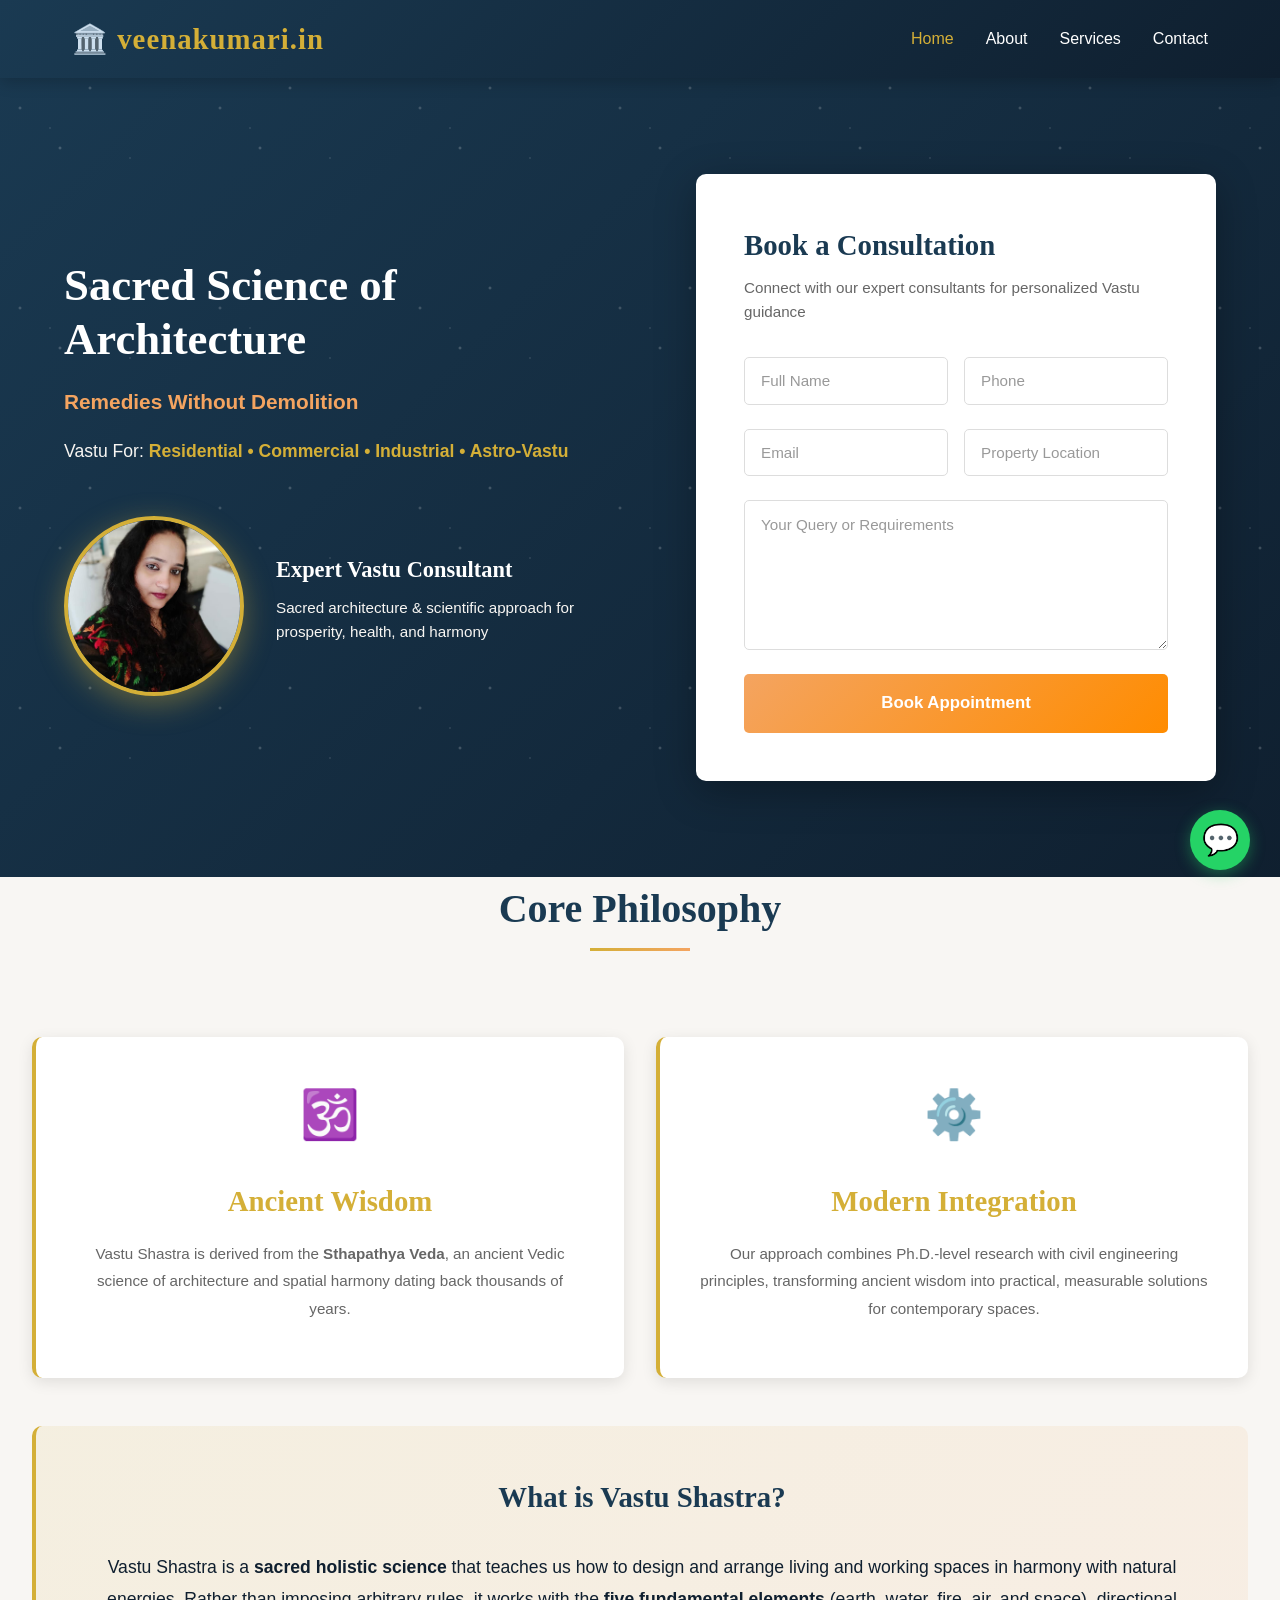
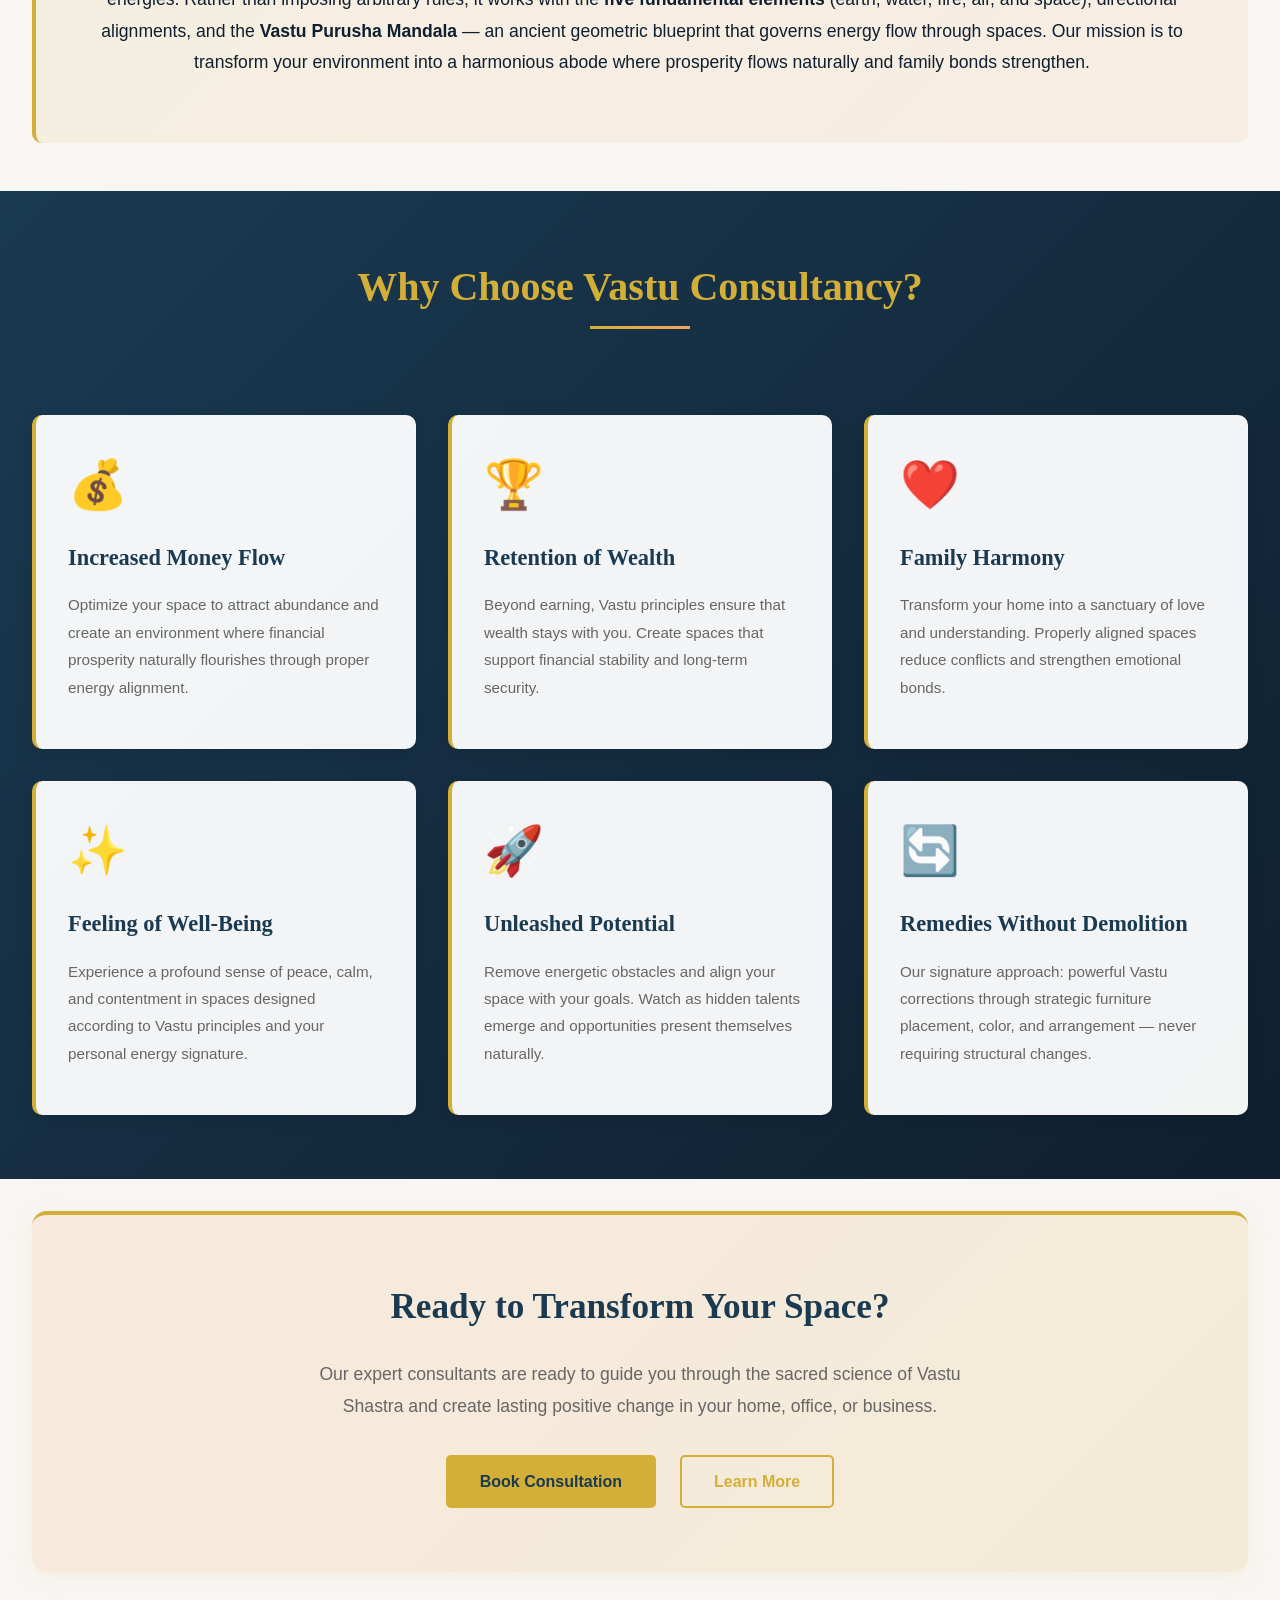
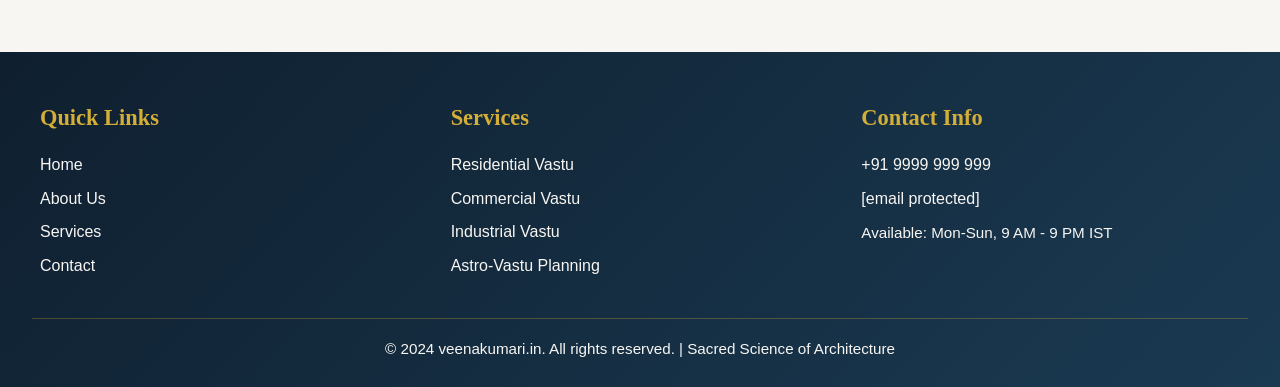
==== index.html @ 3cffd973 "✅ Hero Section - Professional Redesigned (Reference-Based)" ====
<!DOCTYPE html>
<html lang="en">
<head>
  <meta charset="UTF-8">
  <meta name="viewport" content="width=device-width, initial-scale=1.0">
  <meta name="description" content="Sacred Science of Architecture: Vastu Shastra consultancy providing remedies without demolition, harnessing five elements for prosperity and peace.">
  <meta name="keywords" content="Vastu Consultant, Remedies without Demolition, Astro-Vastu, Vastu Shastra, Vedic Architecture">
  <meta name="author" content="Vastu Shastra Consultancy">
  <meta property="og:title" content="Vastu Shastra - Sacred Science of Architecture">
  <meta property="og:description" content="Harnessing the five elements and Vastu Purusha Mandala for prosperity and peace">
  <meta property="og:image" content="https://via.placeholder.com/1200x630">
  <meta property="og:url" content="https://vastuconsultancy.com">
  
  <title>veenakumari.in - Sacred Science of Architecture</title>
  <link rel="icon" type="image/svg+xml" href="favicon.svg">
  <link rel="stylesheet" href="styles.css">
</head>
<body>
  <!-- ========================================
       HEADER & NAVIGATION
       ======================================== -->
  <header>
    <nav>
      <div class="logo">🏛️ veenakumari.in</div>
      <ul class="nav-links">
        <li><a href="index.html" class="active">Home</a></li>
        <li><a href="about.html">About</a></li>
        <li><a href="services.html">Services</a></li>
        <li><a href="contact.html">Contact</a></li>
      </ul>
      <div class="hamburger">
        <span></span>
        <span></span>
        <span></span>
      </div>
    </nav>
  </header>

  <!-- ========================================
       HERO SECTION - REDESIGNED
       ======================================== -->
  <section class="hero-redesigned">
    <div class="hero-wrapper">
      <!-- LEFT SIDE: CONSULTANT INFO & IMAGE -->
      <div class="hero-left">
        <h1>Sacred Science of Architecture</h1>
        <p class="hero-subtitle">Remedies Without Demolition</p>
        <p class="hero-services">Vastu For: <strong>Residential • Commercial • Industrial • Astro-Vastu</strong></p>
        
        <div class="consultant-showcase">
          <img src="consultant-profile-1.jpg" alt="Vastu Consultant" class="consultant-circular">
          <div class="consultant-info">
            <h3>Expert Vastu Consultant</h3>
            <p>Sacred architecture & scientific approach for prosperity, health, and harmony</p>
          </div>
        </div>
      </div>

      <!-- RIGHT SIDE: APPOINTMENT FORM -->
      <div class="hero-right">
        <div class="appointment-box">
          <h2>Book a Consultation</h2>
          <p>Connect with our expert consultants for personalized Vastu guidance</p>
          
          <form class="appointment-form">
            <div class="form-row">
              <input type="text" placeholder="Full Name" required>
              <input type="tel" placeholder="Phone" required>
            </div>
            
            <div class="form-row">
              <input type="email" placeholder="Email" required>
              <input type="text" placeholder="Property Location" required>
            </div>
            
            <textarea placeholder="Your Query or Requirements" rows="4" required></textarea>
            
            <a href="contact.html" class="btn btn-appointment">Book Appointment</a>
          </form>
        </div>
      </div>
    </div>
  </section>

  <!-- ========================================
       CORE PHILOSOPHY SECTION
       ======================================== -->
  <section class="container">
    <div class="section-title">
      <h2>Core Philosophy</h2>
    </div>

    <div class="grid grid-2" style="margin-bottom: 3rem;">
      <div class="card" style="text-align: center; padding: 2.5rem;">
        <div style="font-size: 3rem; margin-bottom: 1.5rem;">🕉️</div>
        <h3 style="color: var(--color-gold); margin-bottom: 1rem;">Ancient Wisdom</h3>
        <p>Vastu Shastra is derived from the <strong>Sthapathya Veda</strong>, an ancient Vedic science of architecture and spatial harmony dating back thousands of years.</p>
      </div>

      <div class="card" style="text-align: center; padding: 2.5rem;">
        <div style="font-size: 3rem; margin-bottom: 1.5rem;">⚙️</div>
        <h3 style="color: var(--color-gold); margin-bottom: 1rem;">Modern Integration</h3>
        <p>Our approach combines Ph.D.-level research with civil engineering principles, transforming ancient wisdom into practical, measurable solutions for contemporary spaces.</p>
      </div>
    </div>

    <div style="background: linear-gradient(135deg, rgba(212, 175, 55, 0.1), rgba(244, 164, 96, 0.1)); padding: 3rem; border-radius: 10px; border-left: 4px solid var(--color-gold); margin-bottom: 3rem;">
      <h3 style="text-align: center; color: var(--color-navy); margin-bottom: 2rem;">What is Vastu Shastra?</h3>
      <p style="text-align: center; font-size: 1.1rem; line-height: 1.8;">
        Vastu Shastra is a <strong>sacred holistic science</strong> that teaches us how to design and arrange living and working spaces in harmony with natural energies. 
        Rather than imposing arbitrary rules, it works with the <strong>five fundamental elements</strong> (earth, water, fire, air, and space), directional alignments, 
        and the <strong>Vastu Purusha Mandala</strong> — an ancient geometric blueprint that governs energy flow through spaces. Our mission is to transform your environment 
        into a harmonious abode where prosperity flows naturally and family bonds strengthen.
      </p>
    </div>
  </section>

  <!-- ========================================
       VALUE PROPOSITION SECTION
       ======================================== -->
  <section style="background: linear-gradient(135deg, var(--color-navy) 0%, var(--color-dark) 100%); color: var(--color-white);">
    <div class="container">
      <div class="section-title">
        <h2 style="color: var(--color-gold);">Why Choose Vastu Consultancy?</h2>
      </div>

      <div class="grid grid-3">
        <!-- Card 1 -->
        <div class="card" style="background: rgba(255, 255, 255, 0.95); color: var(--color-dark);">
          <div style="font-size: 3rem; margin-bottom: 1rem;">💰</div>
          <h4>Increased Money Flow</h4>
          <p>Optimize your space to attract abundance and create an environment where financial prosperity naturally flourishes through proper energy alignment.</p>
        </div>

        <!-- Card 2 -->
        <div class="card" style="background: rgba(255, 255, 255, 0.95); color: var(--color-dark);">
          <div style="font-size: 3rem; margin-bottom: 1rem;">🏆</div>
          <h4>Retention of Wealth</h4>
          <p>Beyond earning, Vastu principles ensure that wealth stays with you. Create spaces that support financial stability and long-term security.</p>
        </div>

        <!-- Card 3 -->
        <div class="card" style="background: rgba(255, 255, 255, 0.95); color: var(--color-dark);">
          <div style="font-size: 3rem; margin-bottom: 1rem;">❤️</div>
          <h4>Family Harmony</h4>
          <p>Transform your home into a sanctuary of love and understanding. Properly aligned spaces reduce conflicts and strengthen emotional bonds.</p>
        </div>

        <!-- Card 4 -->
        <div class="card" style="background: rgba(255, 255, 255, 0.95); color: var(--color-dark);">
          <div style="font-size: 3rem; margin-bottom: 1rem;">✨</div>
          <h4>Feeling of Well-Being</h4>
          <p>Experience a profound sense of peace, calm, and contentment in spaces designed according to Vastu principles and your personal energy signature.</p>
        </div>

        <!-- Card 5 -->
        <div class="card" style="background: rgba(255, 255, 255, 0.95); color: var(--color-dark);">
          <div style="font-size: 3rem; margin-bottom: 1rem;">🚀</div>
          <h4>Unleashed Potential</h4>
          <p>Remove energetic obstacles and align your space with your goals. Watch as hidden talents emerge and opportunities present themselves naturally.</p>
        </div>

        <!-- Card 6 -->
        <div class="card" style="background: rgba(255, 255, 255, 0.95); color: var(--color-dark);">
          <div style="font-size: 3rem; margin-bottom: 1rem;">🔄</div>
          <h4>Remedies Without Demolition</h4>
          <p>Our signature approach: powerful Vastu corrections through strategic furniture placement, color, and arrangement — never requiring structural changes.</p>
        </div>
      </div>
    </div>
  </section>

  <!-- ========================================
       CALL TO ACTION SECTION
       ======================================== -->
  <section class="container">
    <div style="text-align: center; padding: 4rem 3rem; background: linear-gradient(135deg, rgba(244, 164, 96, 0.15), rgba(212, 175, 55, 0.15)); border-radius: 15px; border-top: 4px solid var(--color-gold); margin: 2rem 0; box-shadow: 0 4px 20px rgba(212, 175, 55, 0.1);">
      <h2 style="color: var(--color-navy); margin-bottom: 1.5rem; font-size: 2.2rem;">Ready to Transform Your Space?</h2>
      <p style="font-size: 1.1rem; margin: 1.5rem 0 2rem 0; color: #666; line-height: 1.8; max-width: 700px; margin-left: auto; margin-right: auto;">Our expert consultants are ready to guide you through the sacred science of Vastu Shastra and create lasting positive change in your home, office, or business.</p>
      <div style="display: flex; gap: 1.5rem; justify-content: center; flex-wrap: wrap; margin-top: 2rem;">
        <a href="contact.html" class="btn btn-primary">Book Consultation</a>
        <a href="about.html" class="btn btn-secondary">Learn More</a>
      </div>
    </div>
  </section>

  <!-- ========================================
       FOOTER
       ======================================== -->
  <footer>
    <div class="footer-content">
      <div class="footer-section">
        <h4>Quick Links</h4>
        <a href="index.html">Home</a>
        <a href="about.html">About Us</a>
        <a href="services.html">Services</a>
        <a href="contact.html">Contact</a>
      </div>

      <div class="footer-section">
        <h4>Services</h4>
        <a href="services.html">Residential Vastu</a>
        <a href="services.html">Commercial Vastu</a>
        <a href="services.html">Industrial Vastu</a>
        <a href="services.html">Astro-Vastu Planning</a>
      </div>

      <div class="footer-section">
        <h4>Contact Info</h4>
        <a href="tel:+919999999999">+91 9999 999 999</a>
        <a href="/cdn-cgi/l/email-protection#345d5a525b744255474041575b5a47415840555a574d1a575b59"><span class="__cf_email__" data-cfemail="c8a1a6aea788bea9bbbcbdaba7a6bbbda4bca9a6abb1e6aba7a5">[email&#160;protected]</span></a>
        <p>Available: Mon-Sun, 9 AM - 9 PM IST</p>
      </div>
    </div>

    <div class="footer-bottom">
      <p>&copy; 2024 veenakumari.in. All rights reserved. | Sacred Science of Architecture</p>
    </div>
  </footer>

  <!-- ========================================
       WHATSAPP FLOATING BUTTON
       ======================================== -->
  <div class="whatsapp-float" title="Contact us on WhatsApp">💬</div>

  <!-- =============
---- styles.css ----
/* ========================================
   VASTU SHASTRA CONSULTANCY - GLOBAL STYLES
   ======================================== */

:root {
  --color-gold: #d4af37;
  --color-saffron: #f4a460;
  --color-navy: #1a3a52;
  --color-dark: #0f1f2f;
  --color-light: #f8f6f3;
  --color-white: #ffffff;
  --color-accent: #c9a961;
  
  --font-serif: 'Georgia', 'Garamond', serif;
  --font-sans: 'Segoe UI', 'Roboto', 'Helvetica Neue', sans-serif;
  
  --transition: all 0.3s ease;
  --spacing-unit: 1rem;
}

/* ========================================
   RESET & TYPOGRAPHY
   ======================================== */

* {
  margin: 0;
  padding: 0;
  box-sizing: border-box;
}

html {
  scroll-behavior: smooth;
}

body {
  font-family: var(--font-sans);
  color: var(--color-dark);
  background-color: var(--color-light);
  line-height: 1.6;
  overflow-x: hidden;
}

h1, h2, h3, h4, h5, h6 {
  font-family: var(--font-serif);
  color: var(--color-navy);
  margin-bottom: var(--spacing-unit);
}

h1 { font-size: 3.5rem; font-weight: 700; }
h2 { font-size: 2.5rem; font-weight: 700; }
h3 { font-size: 1.8rem; font-weight: 600; }
h4 { font-size: 1.4rem; font-weight: 600; }
h5 { font-size: 1.1rem; font-weight: 600; }
h6 { font-size: 1rem; font-weight: 600; }

p {
  margin-bottom: 1rem;
  font-size: 1rem;
  line-height: 1.8;
}

a {
  color: var(--color-gold);
  text-decoration: none;
  transition: var(--transition);
}

a:hover {
  color: var(--color-saffron);
}

/* ========================================
   HEADER & NAVIGATION
   ======================================== */

header {
  background: linear-gradient(135deg, var(--color-navy) 0%, var(--color-dark) 100%);
  padding: 1rem 0;
  position: sticky;
  top: 0;
  z-index: 1000;
  box-shadow: 0 4px 15px rgba(0, 0, 0, 0.2);
}

nav {
  max-width: 1200px;
  margin: 0 auto;
  display: flex;
  justify-content: space-between;
  align-items: center;
  padding: 0 2rem;
  flex-wrap: wrap;
}

.logo {
  font-family: var(--font-serif);
  font-size: 1.8rem;
  font-weight: 700;
  color: var(--color-gold);
  letter-spacing: 1px;
}

.nav-links {
  display: flex;
  list-style: none;
  gap: 2rem;
}

.nav-links a {
  color: var(--color-white);
  font-weight: 500;
  position: relative;
  transition: var(--transition);
}

.nav-links a::after {
  content: '';
  position: absolute;
  bottom: -5px;
  left: 0;
  width: 0;
  height: 2px;
  background: var(--color-gold);
  transition: var(--transition);
}

.nav-links a:hover::after {
  width: 100%;
}

.nav-links a.active {
  color: var(--color-gold);
}

.hamburger {
  display: none;
  flex-direction: column;
  cursor: pointer;
  gap: 5px;
}

.hamburger span {
  width: 25px;
  height: 3px;
  background: var(--color-gold);
  border-radius: 2px;
  transition: var(--transition);
}

/* ========================================
   FOOTER
   ======================================== */

footer {
  background: linear-gradient(135deg, var(--color-dark) 0%, var(--color-navy) 100%);
  color: var(--color-light);
  padding: 3rem 2rem 1rem;
  margin-top: 5rem;
  text-align: center;
}

footer p {
  color: var(--color-light);
  margin-bottom: 0.5rem;
  font-size: 0.95rem;
}

.footer-content {
  max-width: 1200px;
  margin: 0 auto;
  display: grid;
  grid-template-columns: repeat(auto-fit, minmax(250px, 1fr));
  gap: 2rem;
  text-align: left;
  margin-bottom: 2rem;
}

.footer-section h4 {
  color: var(--color-gold);
  margin-bottom: 1rem;
}

.footer-section a {
  color: var(--color-light);
  display: block;
  margin-bottom: 0.5rem;
}

.footer-section a:hover {
  color: var(--color-gold);
}

.footer-bottom {
  border-top: 1px solid rgba(212, 175, 55, 0.3);
  padding-top: 1rem;
  margin-top: 2rem;
  color: var(--color-accent);
  font-size: 0.9rem;
}

/* ========================================
   WHATSAPP FLOATING BUTTON
   ======================================== */

.whatsapp-float {
  position: fixed;
  width: 60px;
  height: 60px;
  bottom: 30px;
  right: 30px;
  background-color: #25d366;
  color: white;
  border-radius: 50%;
  text-align: center;
  font-size: 30px;
  line-height: 60px;
  cursor: pointer;
  box-shadow: 0 4px 15px rgba(37, 211, 102, 0.4);
  z-index: 999;
  transition: var(--transition);
  animation: pulse 2s infinite;
}

.whatsapp-float:hover {
  background-color: #1ead4f;
  transform: scale(1.1);
  box-shadow: 0 6px 20px rgba(37, 211, 102, 0.6);
}

@keyframes pulse {
  0%, 100% { transform: scale(1); }
  50% { transform: scale(1.05); }
}

/* ========================================
   CONTAINER & SECTIONS
   ======================================== */

.container {
  max-width: 1400px;
  margin: 0 auto;
  padding: 0 2rem;
}

section {
  padding: 4rem 0;
}

.section-title {
  text-align: center;
  margin-bottom: 3rem;
  position: relative;
  padding-bottom: 2rem;
}

.section-title h2 {
  display: inline-block;
  position: relative;
}

.section-title h2::after {
  content: '';
  position: absolute;
  bottom: -10px;
  left: 50%;
  transform: translateX(-50%);
  width: 100px;
  height: 3px;
  background: linear-gradient(90deg, var(--color-gold), var(--color-saffron));
}

/* ========================================
   BUTTONS & BADGES
   ======================================== */

.btn {
  display: inline-block;
  padding: 0.75rem 2rem;
  border: 2px solid var(--color-gold);
  border-radius: 5px;
  font-weight: 600;
  cursor: pointer;
  transition: var(--transition);
  font-size: 1rem;
  text-align: center;
}

.btn-primary {
  background: var(--color-gold);
  color: var(--color-navy);
}

.btn-primary:hover {
  background: var(--color-saffron);
  border-color: var(--color-saffron);
  transform: translateY(-2px);
  box-shadow: 0 5px 15px rgba(244, 164, 96, 0.3);
}

.btn-secondary {
  background: transparent;
  color: var(--color-gold);
}

.btn-secondary:hover {
  background: var(--color-gold);
  color: var(--color-navy);
  transform: translateY(-2px);
}

.badge {
  display: inline-block;
  padding: 0.5rem 1rem;
  background: linear-gradient(135deg, var(--color-gold), var(--color-saffron));
  color: var(--color-navy);
  border-radius: 25px;
  font-weight: 600;
  font-size: 0.85rem;
  margin-bottom: 1rem;
  box-shadow: 0 3px 10px rgba(212, 175, 55, 0.2);
}

/* ========================================
   CARDS
   ======================================== */

.card {
  background: var(--color-white);
  border-radius: 10px;
  padding: 2rem;
  box-shadow: 0 4px 15px rgba(0, 0, 0, 0.1);
  transition: var(--transition);
  border-left: 4px solid var(--color-gold);
}

.card:hover {
  transform: translateY(-10px);
  box-shadow: 0 8px 30px rgba(0, 0, 0, 0.15);
  border-left-color: var(--color-saffron);
}

.card h3 {
  color: var(--color-navy);
  margin-bottom: 1rem;
}

.card p {
  color: #666;
  font-size: 0.95rem;
}

/* ========================================
   GRID LAYOUTS
   ======================================== */

.grid {
  display: grid;
  gap: 2rem;
}

.grid-2 {
  grid-template-columns: repeat(auto-fit, minmax(300px, 1fr));
}

.grid-3 {
  grid-template-columns: repeat(auto-fit, minmax(300px, 1fr));
}

.grid-4 {
  grid-template-columns: repeat(auto-fit, minmax(250px, 1fr));
}

.grid-4-desktop {
  grid-template-columns: repeat(4, 1fr);
  gap: 2rem;
}

@media (max-width: 1200px) {
  .grid-4-desktop {
    grid-template-columns: repeat(2, 1fr);
    gap: 2rem;
  }
}

@media (max-width: 768px) {
  .grid-4-desktop {
    grid-template-columns: repeat(2, 1fr);
    gap: 1.5rem;
  }
}

@media (max-width: 480px) {
  .grid-4-desktop {
    grid-template-columns: 1fr;
    gap: 1.5rem;
  }
}

/* ========================================
   FORMS
   ======================================== */

form {
  max-width: 600px;
  margin: 0 auto;
}

.form-group {
  margin-bottom: 1.5rem;
}

label {
  display: block;
  margin-bottom: 0.5rem;
  color: var(--color-navy);
  font-weight: 600;
  font-size: 0.95rem;
}

input[type="text"],
input[type="email"],
input[type="tel"],
textarea,
input[type="file"] {
  width: 100%;
  padding: 0.75rem;
  border: 2px solid #ddd;
  border-radius: 5px;
  font-family: var(--font-sans);
  font-size: 1rem;
  transition: var(--transition);
  background: var(--color-white);
}

input[type="text"]:focus,
input[type="email"]:focus,
input[type="tel"]:focus,
textarea:focus,
input[type="file"]:focus {
  outline: none;
  border-color: var(--color-gold);
  box-shadow: 0 0 10px rgba(212, 175, 55, 0.2);
}

textarea {
  resize: vertical;
  min-height: 150px;
  font-family: var(--font-sans);
}

.error-message {
  color: #e74c3c;
  font-size: 0.85rem;
  margin-top: 0.3rem;
  display: none;
}

.error-message.show {
  display: block;
}

input.invalid,
textarea.invalid {
  border-color: #e74c3c;
  background: #ffe6e6;
}

/* ========================================
   HERO SECTION
   ======================================== */

.hero {
  background: linear-gradient(135deg, var(--color-navy) 0%, var(--color-dark) 100%);
  color: var(--color-white);
  padding: 3rem 2rem;
  text-align: left;
  min-height: auto;
  display: flex;
  align-items: center;
  justify-content: center;
}

.hero-container {
  display: grid;
  grid-template-columns: 1fr 1fr;
  gap: 3rem;
  align-items: center;
  max-width: 1400px;
  margin: 0 auto;
  width: 100%;
}

.hero-content {
  text-align: left;
}

.hero-icon {
  font-size: 5rem;
  margin-bottom: 2rem;
  display: inline-block;
}

.hero-content h1 {
  color: var(--color-gold);
  margin-bottom: 1.5rem;
  line-height: 1.3;
  animation: slideInDown 0.8s ease;
  font-size: 2.5rem;
}

.hero-content p {
  color: var(--color-light);
  font-size: 1rem;
  margin-bottom: 1.5rem;
  animation: slideInUp 0.8s ease 0.2s both;
  line-height: 1.8;
}

.hero-image {
  animation: slideInRight 0.8s ease 0.3s both;
}

.hero-image img {
  width: 100%;
  height: auto;
  max-width: 500px;
  margin: 0 auto;
  display: block;
}

@keyframes slideInDown {
  from {
    opacity: 0;
    transform: translateY(-30px);
  }
  to {
    opacity: 1;
    transform: translateY(0);
  }
}

@keyframes slideInUp {
  from {
    opacity: 0;
    transform: translateY(30px);
  }
  to {
    opacity: 1;
    transform: translateY(0);
  }
}

@keyframes slideInRight {
  from {
    opacity: 0;
    transform: translateX(50px);
  }
  to {
    opacity: 1;
    transform: translateX(0);
  }
}

/* Responsive Hero */
@media (max-width: 768px) {
  .hero-container {
    grid-template-columns: 1fr;
    gap: 2rem;
    padding: 0 1rem;
  }

  .hero {
    padding: 2rem 1rem;
  }

  .hero-content {
    text-align: center;
  }

  .hero-content h1 {
    font-size: 1.8rem;
  }

  .hero-content p {
    font-size: 0.95rem;
  }

  .hero-icon {
    font-size: 3rem;
    margin-bottom: 1rem;
  }

  .hero-image {
    order: -1;
  }

  .hero-image img {
    max-width: 300px;
  }
}

@media (max-width: 480px) {
  .hero-container {
    grid-template-columns: 1fr;
    gap: 1.5rem;
  }

  .hero {
    padding: 1.5rem 1rem;
  }

  .hero-content h1 {
    font-size: 1.5rem;
  }

  .hero-content p {
    font-size: 0.9rem;
  }

  .hero-icon {
    font-size: 2.5rem;
  }

  .hero-image img {
    max-width: 250px;
  }
}

/* ========================================
   RESPONSIVE DESIGN
   ======================================== */

@media (max-width: 768px) {
  h1 { font-size: 2.2rem; }
  h2 { font-size: 1.8rem; }
  h3 { font-size: 1.4rem; }
  
  nav {
    flex-direction: column;
    gap: 1rem;
  }
  
  .nav-links {
    flex-direction: column;
    gap: 1rem;
    width: 100%;
    text-align: center;
  }
  
  .hamburger {
    display: flex;
  }
  
  .nav-links.active {
    display: flex;
  }
  
  section {
    padding: 2.5rem 0;
  }
  
  .container {
    padding: 0 1.5rem;
  }
  
  .grid-2, .grid-3, .grid-4 {
    grid-template-columns: 1fr;
  }
  
  .footer-content {
    grid-template-columns: 1fr;
    text-align: center;
  }
  
  .whatsapp-float {
    width: 50px;
    height: 50px;
    font-size: 24px;
    line-height: 50px;
    bottom: 20px;
    right: 20px;
  }
}

@media (max-width: 480px) {
  h1 { font-size: 1.8rem; }
  h2 { font-size: 1.4rem; }
  h3 { font-size: 1.2rem; }
  
  .logo {
    font-size: 1.4rem;
  }
  
  .nav-links {
    gap: 0.8rem;
  }
  
  .card {
    padding: 1.5rem;
  }
  
  .btn {
    padding: 0.6rem 1.5rem;
    font-size: 0.9rem;
  }
  
  form {
    padding: 0 1rem;
  }
}

/* ========================================
   CONTACT INFO GRID - SINGLE ROW
   ======================================== */

.info-grid-single-row {
  display: grid;
  grid-template-columns: repeat(6, 1fr);
  gap: 2rem;
}

@media (max-width: 1024px) {
  .info-grid-single-row {
    grid-template-columns: repeat(3, 1fr);
  }
}

@media (max-width: 768px) {
  .info-grid-single-row {
    grid-template-columns: repeat(2, 1fr);
  }
}

@media (max-width: 480px) {
  .info-grid-single-row {
    grid-template-columns: 1fr;
  }
}

/* ========================================
   CONSULTANT PROFILE SECTION
   ======================================== */

@media (max-width: 768px) {
  .consultant-profile {
    grid-template-columns: 1fr !important;
  }
  
  .consultant-profile img {
    max-width: 100% !important;
  }
}

/* ========================================
   FULL-WIDTH SERVICE GRIDS
   ======================================== */

/* Single row grid - 6 columns */
.grid[style*="grid-template-columns: repeat(6"] {
  display: grid;
  gap: 2rem;
}

@media (max-width: 1024px) {
  .grid[style*="grid-template-columns: repeat(6"] {
    grid-template-columns: repeat(3, 1fr) !important;
    gap: 1.5rem;
  }
}

@media (max-width: 768px) {
  .grid[style*="grid-template-columns: repeat(6"] {
    grid-template-columns: repeat(2, 1fr) !important;
    gap: 1rem;
  }
}

@media (max-width: 480px) {
  .grid[style*="grid-template-columns: repeat(6"] {
    grid-template-columns: 1fr !important;
    gap: 1rem;
  }
}

/* Adjust padding wrapper for mobile */
@media (max-width: 768px) {
  div[style*="padding: 0 1.5rem"] {
    padding: 0 1rem !important;
  }
}

@media (max-width: 480px) {
  div[style*="padding: 0 1.5rem"] {
    padding: 0 0.75rem !important;
  }
}

/* ========================================
   HERO REDESIGNED - NEW LAYOUT
   ======================================== */

.hero-redesigned {
  background: linear-gradient(135deg, var(--color-navy) 0%, var(--color-dark) 100%);
  background-attachment: fixed;
  color: var(--color-white);
  padding: 4rem 2rem;
  position: relative;
  overflow: hidden;
}

.hero-redesigned::before {
  content: '';
  position: absolute;
  top: 0;
  left: 0;
  right: 0;
  bottom: 0;
  background-image: 
    radial-gradient(2px 2px at 20px 30px, #eee, rgba(0,0,0,0)),
    radial-gradient(2px 2px at 60px 70px, #fff, rgba(0,0,0,0)),
    radial-gradient(1px 1px at 50px 50px, #fff, rgba(0,0,0,0)),
    radial-gradient(1px 1px at 130px 80px, #fff, rgba(0,0,0,0)),
    radial-gradient(2px 2px at 90px 10px, #fff, rgba(0,0,0,0));
  background-repeat: repeat;
  background-size: 200px 200px;
  opacity: 0.3;
  pointer-events: none;
}

.hero-wrapper {
  display: grid;
  grid-template-columns: 1fr 1fr;
  gap: 3rem;
  align-items: center;
  max-width: 1400px;
  margin: 0 auto;
  position: relative;
  z-index: 1;
}

.hero-left {
  padding: 2rem;
}

.hero-left h1 {
  font-size: 2.8rem;
  color: var(--color-white);
  margin-bottom: 1rem;
  line-height: 1.2;
  animation: slideInDown 0.8s ease;
}

.hero-subtitle {
  font-size: 1.3rem;
  color: var(--color-saffron);
  font-weight: 600;
  margin-bottom: 1rem;
  animation: slideInUp 0.8s ease 0.1s both;
}

.hero-services {
  font-size: 1.1rem;
  color: var(--color-light);
  margin-bottom: 3rem;
  animation: slideInUp 0.8s ease 0.2s both;
}

.hero-services strong {
  color: var(--color-gold);
  font-weight: 600;
}

.consultant-showcase {
  display: flex;
  align-items: center;
  gap: 2rem;
  margin-top: 3rem;
  animation: slideInLeft 0.8s ease 0.3s both;
}

.consultant-circular {
  width: 180px;
  height: 180px;
  border-radius: 50%;
  object-fit: cover;
  border: 4px solid var(--color-gold);
  box-shadow: 0 8px 30px rgba(212, 175, 55, 0.4);
  flex-shrink: 0;
}

.consultant-info h3 {
  font-size: 1.4rem;
  color: var(--color-white);
  margin-bottom: 0.5rem;
}

.consultant-info p {
  font-size: 0.95rem;
  color: var(--color-light);
  line-height: 1.6;
}

.hero-right {
  padding: 2rem;
}

.appointment-box {
  background: var(--color-white);
  color: var(--color-navy);
  padding: 3rem;
  border-radius: 10px;
  box-shadow: 0 10px 40px rgba(0, 0, 0, 0.3);
  animation: slideInRight 0.8s ease 0.3s both;
}

.appointment-box h2 {
  color: var(--color-navy);
  font-size: 1.8rem;
  margin-bottom: 0.5rem;
}

.appointment-box > p {
  color: #666;
  font-size: 0.95rem;
  margin-bottom: 2rem;
  line-height: 1.6;
}

.appointment-form {
  display: flex;
  flex-direction: column;
  gap: 1.5rem;
}

.form-row {
  display: grid;
  grid-template-columns: 1fr 1fr;
  gap: 1rem;
}

.appointment-form input,
.appointment-form textarea {
  padding: 0.9rem 1rem;
  border: 1px solid #ddd;
  border-radius: 5px;
  font-size: 0.95rem;
  font-family: inherit;
  transition: border-color 0.3s ease;
}

.appointment-form input:focus,
.appointment-form textarea:focus {
  outline: none;
  border-color: var(--color-saffron);
  box-shadow: 0 0 0 3px rgba(244, 164, 96, 0.1);
}

.appointment-form input::placeholder,
.appointment-form textarea::placeholder {
  color: #999;
}

.btn-appointment {
  background: linear-gradient(135deg, var(--color-saffron) 0%, #ff8c00 100%);
  color: white;
  padding: 1rem 2rem;
  border: none;
  border-radius: 5px;
  font-size: 1.05rem;
  font-weight: 600;
  cursor: pointer;
  transition: transform 0.3s ease, box-shadow 0.3s ease;
  text-align: center;
  text-decoration: none;
  display: inline-block;
  width: 100%;
}

.btn-appointment:hover {
  transform: translateY(-3px);
  box-shadow: 0 8px 20px rgba(244, 164, 96, 0.4);
}

@keyframes slideInLeft {
  from {
    opacity: 0;
    transform: translateX(-50px);
  }
  to {
    opacity: 1;
    transform: translateX(0);
  }
}

@keyframes slideInRight {
  from {
    opacity: 0;
    transform: translateX(50px);
  }
  to {
    opacity: 1;
    transform: translateX(0);
  }
}

/* Responsive Hero */
@media (max-width: 1024px) {
  .hero-left h1 {
    font-size: 2.2rem;
  }

  .consultant-circular {
    width: 150px;
    height: 150px;
  }

  .appointment-box {
    padding: 2.5rem;
  }
}

@media (max-width: 768px) {
  .hero-redesigned {
    padding: 2rem 1rem;
  }

  .hero-wrapper {
    grid-template-columns: 1fr;
    gap: 2rem;
  }

  .hero-left h1 {
    font-size: 1.8rem;
  }

  .hero-subtitle {
    font-size: 1.1rem;
  }

  .hero-services {
    font-size: 0.95rem;
  }

  .consultant-showcase {
    flex-direction: column;
    text-align: center;
    gap: 1.5rem;
  }

  .consultant-circular {
    width: 140px;
    height: 140px;
  }

  .consultant-info h3 {
    font-size: 1.2rem;
  }

  .appointment-box {
    padding: 2rem;
  }

  .appointment-box h2 {
    font-size: 1.5rem;
  }

  .form-row {
    grid-template-columns: 1fr;
  }
}

@media (max-width: 480px) {
  .hero-redesigned {
    padding: 1.5rem 1rem;
  }

  .hero-left h1 {
    font-size: 1.4rem;
  }

  .hero-left {
    padding: 1rem;
  }

  .hero-right {
    padding: 1rem;
  }

  .appointment-box {
    padding: 1.5rem;
  }

  .appointment-box h2 {
    font-size: 1.3rem;
  }

  .consultant-circular {
    width: 120px;
    height: 120px;
  }
}
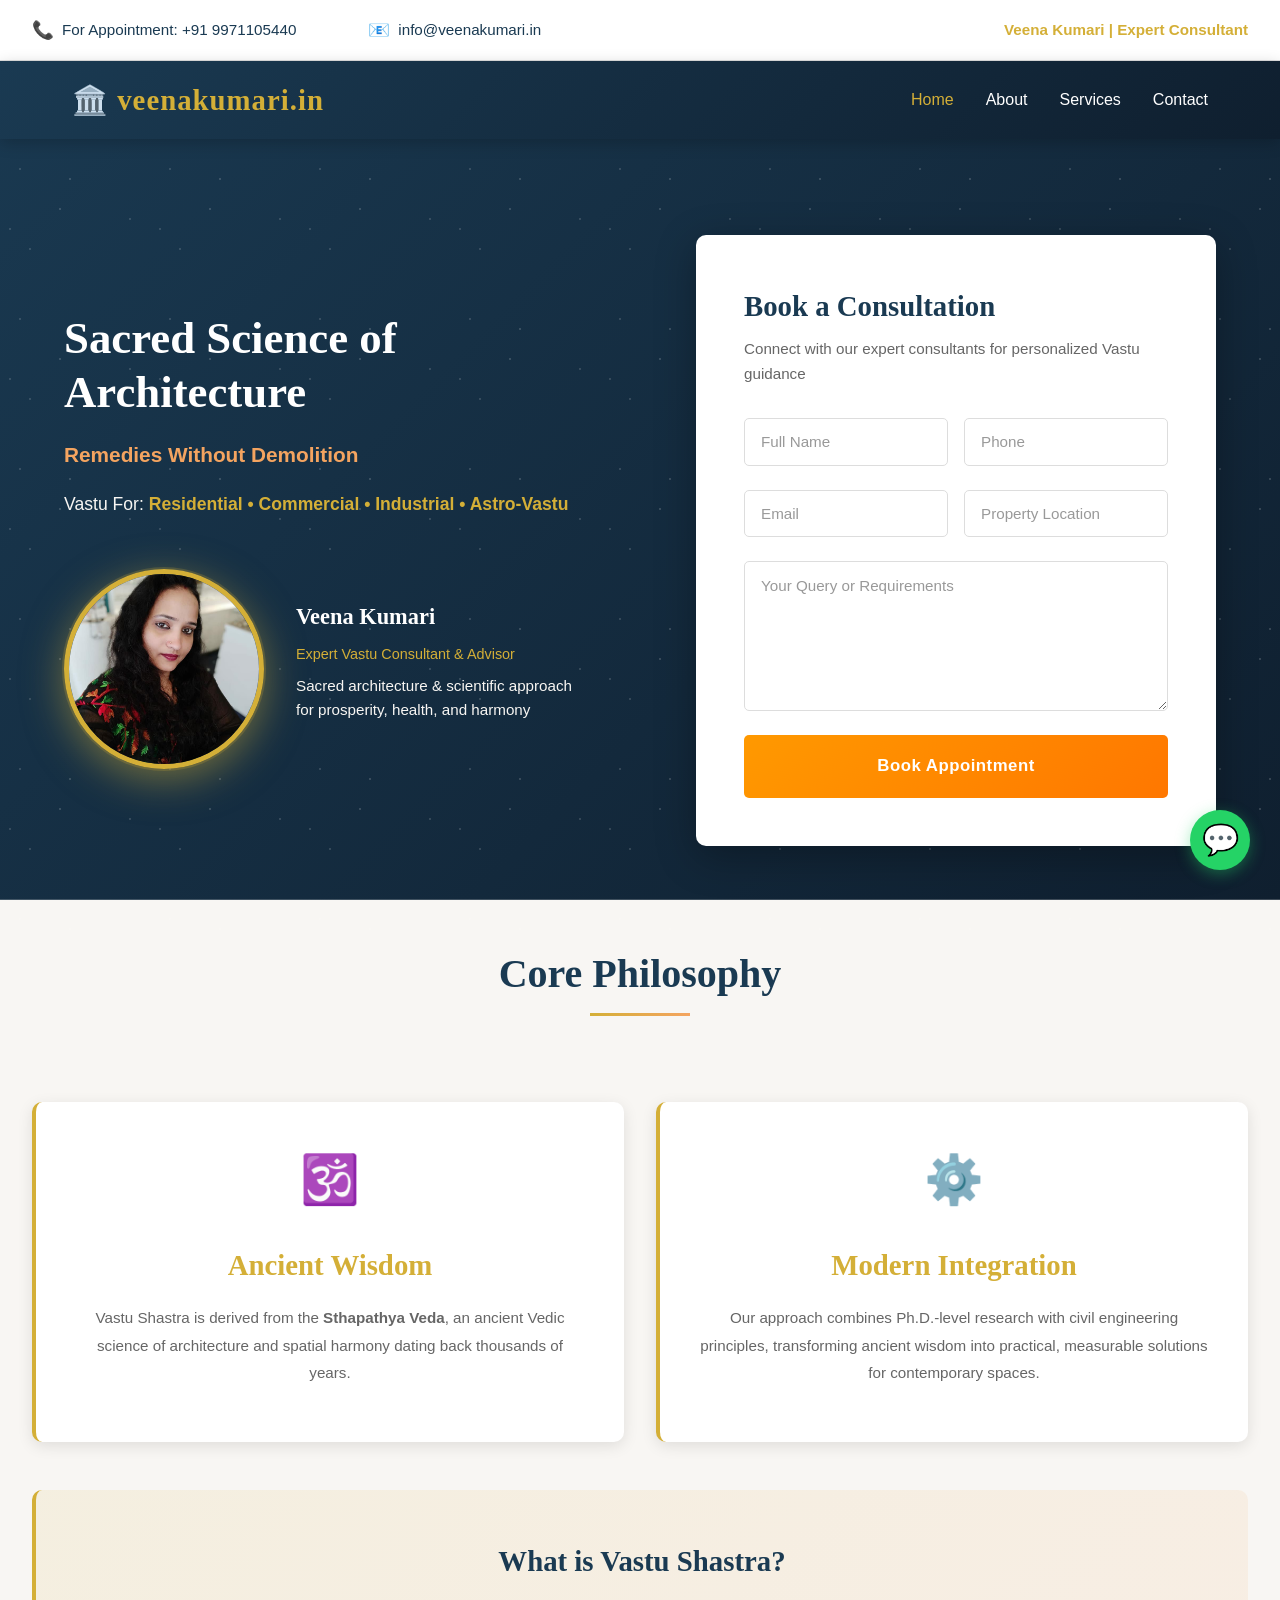
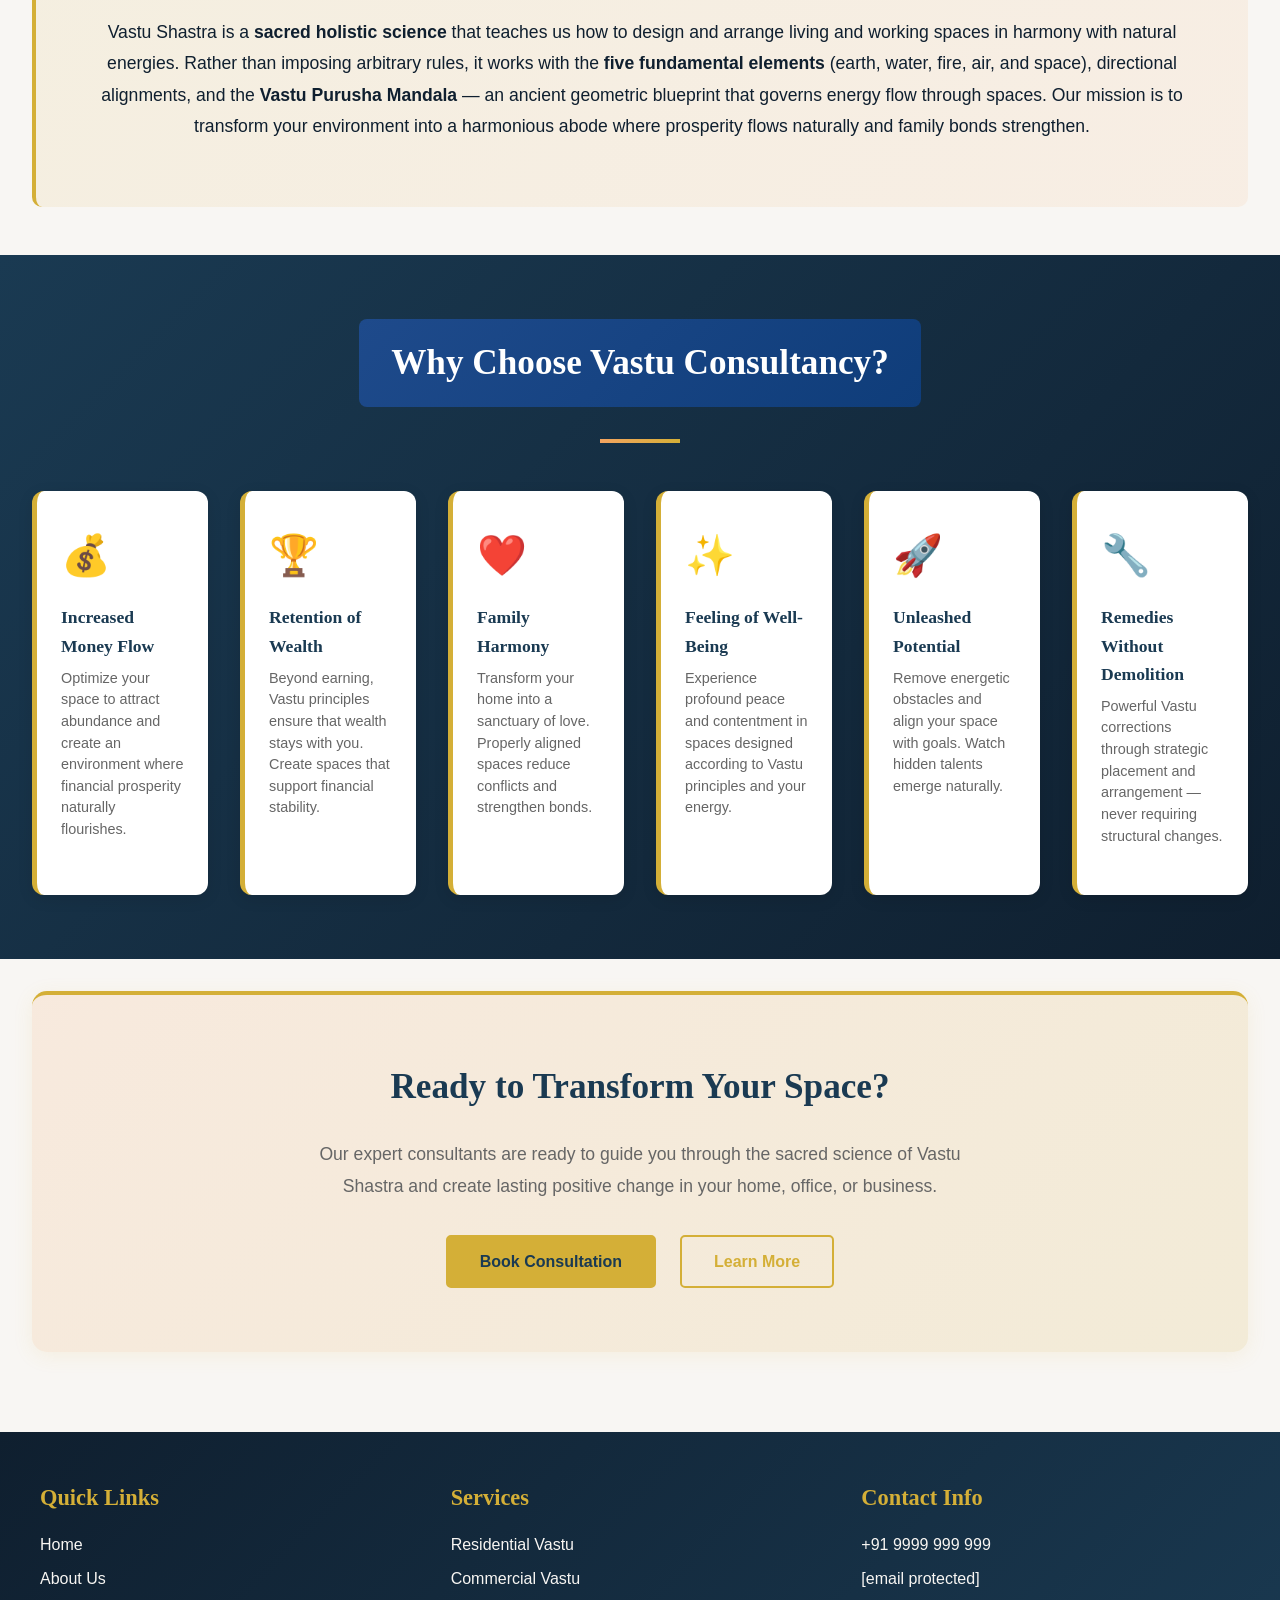
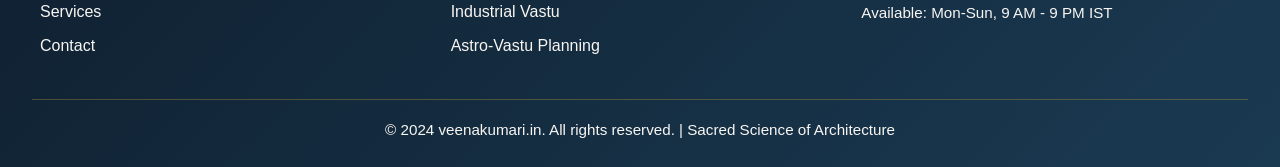
==== commit b3bba8ff: "improved index.html" ====
--- a/index.html
+++ b/index.html
@@ -17,6 +17,27 @@
 </head>
 <body>
   <!-- ========================================
+       TOP CONTACT INFO BAR
+       ======================================== -->
+  <div class="contact-bar">
+    <div class="contact-bar-content">
+      <div class="contact-left">
+        <span class="contact-item">
+          <span class="contact-icon">📞</span>
+          For Appointment: +91 9971105440
+        </span>
+        <span class="contact-item" style="margin-left: 2rem;">
+          <span class="contact-icon">📧</span>
+          info@veenakumari.in
+        </span>
+      </div>
+      <div class="contact-right">
+        <a href="about.html" class="contact-link">Veena Kumari | Expert Consultant</a>
+      </div>
+    </div>
+  </div>
+
+  <!-- ========================================
        HEADER & NAVIGATION
        ======================================== -->
   <header>
@@ -48,9 +69,10 @@
         <p class="hero-services">Vastu For: <strong>Residential • Commercial • Industrial • Astro-Vastu</strong></p>
         
         <div class="consultant-showcase">
-          <img src="consultant-profile-1.jpg" alt="Vastu Consultant" class="consultant-circular">
+          <img src="consultant-profile-1.jpg" alt="Veena Kumari - Vastu Consultant" class="consultant-circular">
           <div class="consultant-info">
-            <h3>Expert Vastu Consultant</h3>
+            <h3>Veena Kumari</h3>
+            <p style="font-size: 0.9rem; color: var(--color-gold); margin-bottom: 0.5rem; font-weight: 500;">Expert Vastu Consultant & Advisor</p>
             <p>Sacred architecture & scientific approach for prosperity, health, and harmony</p>
           </div>
         </div>
@@ -116,55 +138,56 @@
   </section>
 
   <!-- ========================================
-       VALUE PROPOSITION SECTION
-       ======================================== -->
-  <section style="background: linear-gradient(135deg, var(--color-navy) 0%, var(--color-dark) 100%); color: var(--color-white);">
-    <div class="container">
-      <div class="section-title">
-        <h2 style="color: var(--color-gold);">Why Choose Vastu Consultancy?</h2>
-      </div>
-
-      <div class="grid grid-3">
+       WHY CHOOSE VASTU CONSULTANCY SECTION
+       ======================================== -->
+  <section style="background: linear-gradient(135deg, var(--color-navy) 0%, var(--color-dark) 100%); color: var(--color-white); padding: 4rem 2rem;">
+    <div style="max-width: 1400px; margin: 0 auto;">
+      <div style="text-align: center; margin-bottom: 3rem;">
+        <h2 style="display: inline-block; background: linear-gradient(135deg, #1e4a8b 0%, #0f3d7a 100%); color: white; padding: 1rem 2rem; border-radius: 8px; margin-bottom: 1rem; font-size: 2.2rem;">Why Choose Vastu Consultancy?</h2>
+        <div style="width: 80px; height: 4px; background: linear-gradient(90deg, var(--color-saffron) 0%, var(--color-gold) 100%); margin: 1rem auto;"></div>
+      </div>
+
+      <div class="grid" style="grid-template-columns: repeat(6, 1fr); gap: 2rem;">
         <!-- Card 1 -->
-        <div class="card" style="background: rgba(255, 255, 255, 0.95); color: var(--color-dark);">
-          <div style="font-size: 3rem; margin-bottom: 1rem;">💰</div>
-          <h4>Increased Money Flow</h4>
-          <p>Optimize your space to attract abundance and create an environment where financial prosperity naturally flourishes through proper energy alignment.</p>
+        <div class="benefit-card">
+          <div style="font-size: 2.5rem; margin-bottom: 1rem;">💰</div>
+          <h4 style="color: var(--color-navy); margin-bottom: 0.5rem;">Increased Money Flow</h4>
+          <p style="font-size: 0.9rem; color: #666; line-height: 1.5;">Optimize your space to attract abundance and create an environment where financial prosperity naturally flourishes.</p>
         </div>
 
         <!-- Card 2 -->
-        <div class="card" style="background: rgba(255, 255, 255, 0.95); color: var(--color-dark);">
-          <div style="font-size: 3rem; margin-bottom: 1rem;">🏆</div>
-          <h4>Retention of Wealth</h4>
-          <p>Beyond earning, Vastu principles ensure that wealth stays with you. Create spaces that support financial stability and long-term security.</p>
+        <div class="benefit-card">
+          <div style="font-size: 2.5rem; margin-bottom: 1rem;">🏆</div>
+          <h4 style="color: var(--color-navy); margin-bottom: 0.5rem;">Retention of Wealth</h4>
+          <p style="font-size: 0.9rem; color: #666; line-height: 1.5;">Beyond earning, Vastu principles ensure that wealth stays with you. Create spaces that support financial stability.</p>
         </div>
 
         <!-- Card 3 -->
-        <div class="card" style="background: rgba(255, 255, 255, 0.95); color: var(--color-dark);">
-          <div style="font-size: 3rem; margin-bottom: 1rem;">❤️</div>
-          <h4>Family Harmony</h4>
-          <p>Transform your home into a sanctuary of love and understanding. Properly aligned spaces reduce conflicts and strengthen emotional bonds.</p>
+        <div class="benefit-card">
+          <div style="font-size: 2.5rem; margin-bottom: 1rem;">❤️</div>
+          <h4 style="color: var(--color-navy); margin-bottom: 0.5rem;">Family Harmony</h4>
+          <p style="font-size: 0.9rem; color: #666; line-height: 1.5;">Transform your home into a sanctuary of love. Properly aligned spaces reduce conflicts and strengthen bonds.</p>
         </div>
 
         <!-- Card 4 -->
-        <div class="card" style="background: rgba(255, 255, 255, 0.95); color: var(--color-dark);">
-          <div style="font-size: 3rem; margin-bottom: 1rem;">✨</div>
-          <h4>Feeling of Well-Being</h4>
-          <p>Experience a profound sense of peace, calm, and contentment in spaces designed according to Vastu principles and your personal energy signature.</p>
+        <div class="benefit-card">
+          <div style="font-size: 2.5rem; margin-bottom: 1rem;">✨</div>
+          <h4 style="color: var(--color-navy); margin-bottom: 0.5rem;">Feeling of Well-Being</h4>
+          <p style="font-size: 0.9rem; color: #666; line-height: 1.5;">Experience profound peace and contentment in spaces designed according to Vastu principles and your energy.</p>
         </div>
 
         <!-- Card 5 -->
-        <div class="card" style="background: rgba(255, 255, 255, 0.95); color: var(--color-dark);">
-          <div style="font-size: 3rem; margin-bottom: 1rem;">🚀</div>
-          <h4>Unleashed Potential</h4>
-          <p>Remove energetic obstacles and align your space with your goals. Watch as hidden talents emerge and opportunities present themselves naturally.</p>
+        <div class="benefit-card">
+          <div style="font-size: 2.5rem; margin-bottom: 1rem;">🚀</div>
+          <h4 style="color: var(--color-navy); margin-bottom: 0.5rem;">Unleashed Potential</h4>
+          <p style="font-size: 0.9rem; color: #666; line-height: 1.5;">Remove energetic obstacles and align your space with goals. Watch hidden talents emerge naturally.</p>
         </div>
 
         <!-- Card 6 -->
-        <div class="card" style="background: rgba(255, 255, 255, 0.95); color: var(--color-dark);">
-          <div style="font-size: 3rem; margin-bottom: 1rem;">🔄</div>
-          <h4>Remedies Without Demolition</h4>
-          <p>Our signature approach: powerful Vastu corrections through strategic furniture placement, color, and arrangement — never requiring structural changes.</p>
+        <div class="benefit-card">
+          <div style="font-size: 2.5rem; margin-bottom: 1rem;">🔧</div>
+          <h4 style="color: var(--color-navy); margin-bottom: 0.5rem;">Remedies Without Demolition</h4>
+          <p style="font-size: 0.9rem; color: #666; line-height: 1.5;">Powerful Vastu corrections through strategic placement and arrangement — never requiring structural changes.</p>
         </div>
       </div>
     </div>
--- a/styles.css
+++ b/styles.css
@@ -344,6 +344,98 @@
   margin-bottom: 1rem;
 }
 
+.card h4 {
+  color: var(--color-navy);
+  margin-bottom: 0.5rem;
+}
+
+/* Benefit Cards - Single Row */
+.benefit-card {
+  background: white;
+  border-radius: 12px;
+  padding: 2rem 1.5rem;
+  box-shadow: 0 4px 15px rgba(0, 0, 0, 0.1);
+  border-left: 5px solid var(--color-gold);
+  transition: all 0.3s ease;
+  display: flex;
+  flex-direction: column;
+  justify-content: flex-start;
+  min-height: 280px;
+}
+
+.benefit-card:hover {
+  transform: translateY(-8px);
+  box-shadow: 0 8px 30px rgba(0, 0, 0, 0.15);
+  border-left-color: var(--color-saffron);
+}
+
+.benefit-card h4 {
+  color: var(--color-navy);
+  font-size: 1.1rem;
+  margin-bottom: 0.75rem;
+}
+
+.benefit-card p {
+  color: #666;
+  font-size: 0.9rem;
+  line-height: 1.6;
+  flex-grow: 1;
+}
+
+/* Responsive benefit cards */
+@media (max-width: 1400px) {
+  .benefit-card {
+    min-height: 260px;
+  }
+}
+
+@media (max-width: 1024px) {
+  .benefit-card {
+    padding: 1.5rem 1.25rem;
+    min-height: 240px;
+  }
+
+  .benefit-card h4 {
+    font-size: 1rem;
+  }
+
+  .benefit-card p {
+    font-size: 0.85rem;
+  }
+}
+
+@media (max-width: 768px) {
+  .grid[style*="grid-template-columns: repeat(6"] {
+    grid-template-columns: repeat(3, 1fr) !important;
+    gap: 1.5rem;
+  }
+
+  .benefit-card {
+    padding: 1.5rem 1rem;
+    min-height: 220px;
+  }
+}
+
+@media (max-width: 480px) {
+  .grid[style*="grid-template-columns: repeat(6"] {
+    grid-template-columns: repeat(2, 1fr) !important;
+    gap: 1rem;
+  }
+
+  .benefit-card {
+    padding: 1.25rem 1rem;
+    min-height: 200px;
+  }
+
+  .benefit-card h4 {
+    font-size: 0.95rem;
+  }
+
+  .benefit-card p {
+    font-size: 0.8rem;
+  }
+}
+
 .card p {
   color: #666;
   font-size: 0.95rem;
@@ -466,6 +558,86 @@
 }
 
 /* ========================================
+   TOP CONTACT BAR
+   ======================================== */
+
+.contact-bar {
+  background: var(--color-white);
+  border-bottom: 1px solid #e0e0e0;
+  padding: 1rem 2rem;
+  position: sticky;
+  top: 0;
+  z-index: 999;
+  box-shadow: 0 2px 5px rgba(0, 0, 0, 0.05);
+}
+
+.contact-bar-content {
+  display: flex;
+  justify-content: space-between;
+  align-items: center;
+  max-width: 1400px;
+  margin: 0 auto;
+  flex-wrap: wrap;
+  gap: 2rem;
+}
+
+.contact-left {
+  display: flex;
+  gap: 2.5rem;
+  flex-wrap: wrap;
+}
+
+.contact-item {
+  display: flex;
+  align-items: center;
+  color: var(--color-navy);
+  font-size: 0.95rem;
+  font-weight: 500;
+}
+
+.contact-icon {
+  margin-right: 0.5rem;
+  font-size: 1.1rem;
+}
+
+.contact-link {
+  color: var(--color-gold);
+  text-decoration: none;
+  font-weight: 600;
+  font-size: 0.95rem;
+  transition: color 0.3s ease;
+}
+
+.contact-link:hover {
+  color: var(--color-saffron);
+}
+
+@media (max-width: 768px) {
+  .contact-bar {
+    padding: 0.75rem 1rem;
+  }
+
+  .contact-bar-content {
+    flex-direction: column;
+    gap: 1rem;
+  }
+
+  .contact-left {
+    width: 100%;
+    gap: 1.5rem;
+    justify-content: center;
+  }
+
+  .contact-item {
+    font-size: 0.85rem;
+  }
+
+  .contact-link {
+    font-size: 0.85rem;
+  }
+}
+
+/* ========================================
    HERO SECTION
    ======================================== */
 
@@ -816,15 +988,27 @@
   right: 0;
   bottom: 0;
   background-image: 
-    radial-gradient(2px 2px at 20px 30px, #eee, rgba(0,0,0,0)),
-    radial-gradient(2px 2px at 60px 70px, #fff, rgba(0,0,0,0)),
-    radial-gradient(1px 1px at 50px 50px, #fff, rgba(0,0,0,0)),
-    radial-gradient(1px 1px at 130px 80px, #fff, rgba(0,0,0,0)),
-    radial-gradient(2px 2px at 90px 10px, #fff, rgba(0,0,0,0));
+    /* Multiple star layers for depth */
+    radial-gradient(1px 1px at 20px 30px, rgba(255,255,255,0.8), transparent),
+    radial-gradient(1px 1px at 60px 70px, rgba(255,255,255,0.9), transparent),
+    radial-gradient(0.5px 0.5px at 50px 50px, rgba(255,255,255,0.7), transparent),
+    radial-gradient(1px 1px at 130px 80px, rgba(255,255,255,0.8), transparent),
+    radial-gradient(0.5px 0.5px at 90px 10px, rgba(255,255,255,0.6), transparent),
+    radial-gradient(1px 1px at 10px 90px, rgba(255,255,255,0.8), transparent),
+    radial-gradient(0.5px 0.5px at 130px 130px, rgba(255,255,255,0.7), transparent),
+    radial-gradient(1px 1px at 70px 40px, rgba(255,255,255,0.9), transparent),
+    radial-gradient(0.5px 0.5px at 100px 100px, rgba(255,255,255,0.6), transparent),
+    radial-gradient(1px 1px at 30px 110px, rgba(255,255,255,0.8), transparent);
   background-repeat: repeat;
-  background-size: 200px 200px;
-  opacity: 0.3;
+  background-size: 150px 150px;
+  opacity: 0.6;
   pointer-events: none;
+  animation: twinkle 3s ease-in-out infinite;
+}
+
+@keyframes twinkle {
+  0%, 100% { opacity: 0.6; }
+  50% { opacity: 0.8; }
 }
 
 .hero-wrapper {
@@ -879,13 +1063,22 @@
 }
 
 .consultant-circular {
-  width: 180px;
-  height: 180px;
+  width: 200px;
+  height: 200px;
   border-radius: 50%;
   object-fit: cover;
-  border: 4px solid var(--color-gold);
-  box-shadow: 0 8px 30px rgba(212, 175, 55, 0.4);
+  border: 5px solid var(--color-gold);
+  box-shadow: 0 10px 40px rgba(212, 175, 55, 0.5), 
+              0 0 0 2px rgba(212, 175, 55, 0.2);
   flex-shrink: 0;
+  transition: transform 0.3s ease, box-shadow 0.3s ease;
+  position: relative;
+}
+
+.consultant-circular:hover {
+  transform: scale(1.05);
+  box-shadow: 0 15px 50px rgba(212, 175, 55, 0.7), 
+              0 0 0 2px rgba(212, 175, 55, 0.3);
 }
 
 .consultant-info h3 {
@@ -961,24 +1154,26 @@
 }
 
 .btn-appointment {
-  background: linear-gradient(135deg, var(--color-saffron) 0%, #ff8c00 100%);
+  background: linear-gradient(135deg, #ff9900 0%, #ff7700 100%);
   color: white;
-  padding: 1rem 2rem;
+  padding: 1.1rem 2rem;
   border: none;
   border-radius: 5px;
   font-size: 1.05rem;
   font-weight: 600;
   cursor: pointer;
-  transition: transform 0.3s ease, box-shadow 0.3s ease;
+  transition: transform 0.3s ease, box-shadow 0.3s ease, background 0.3s ease;
   text-align: center;
   text-decoration: none;
   display: inline-block;
   width: 100%;
+  letter-spacing: 0.5px;
 }
 
 .btn-appointment:hover {
-  transform: translateY(-3px);
-  box-shadow: 0 8px 20px rgba(244, 164, 96, 0.4);
+  transform: translateY(-2px);
+  box-shadow: 0 12px 30px rgba(255, 153, 0, 0.5);
+  background: linear-gradient(135deg, #ffaa11 0%, #ff8811 100%);
 }
 
 @keyframes slideInLeft {
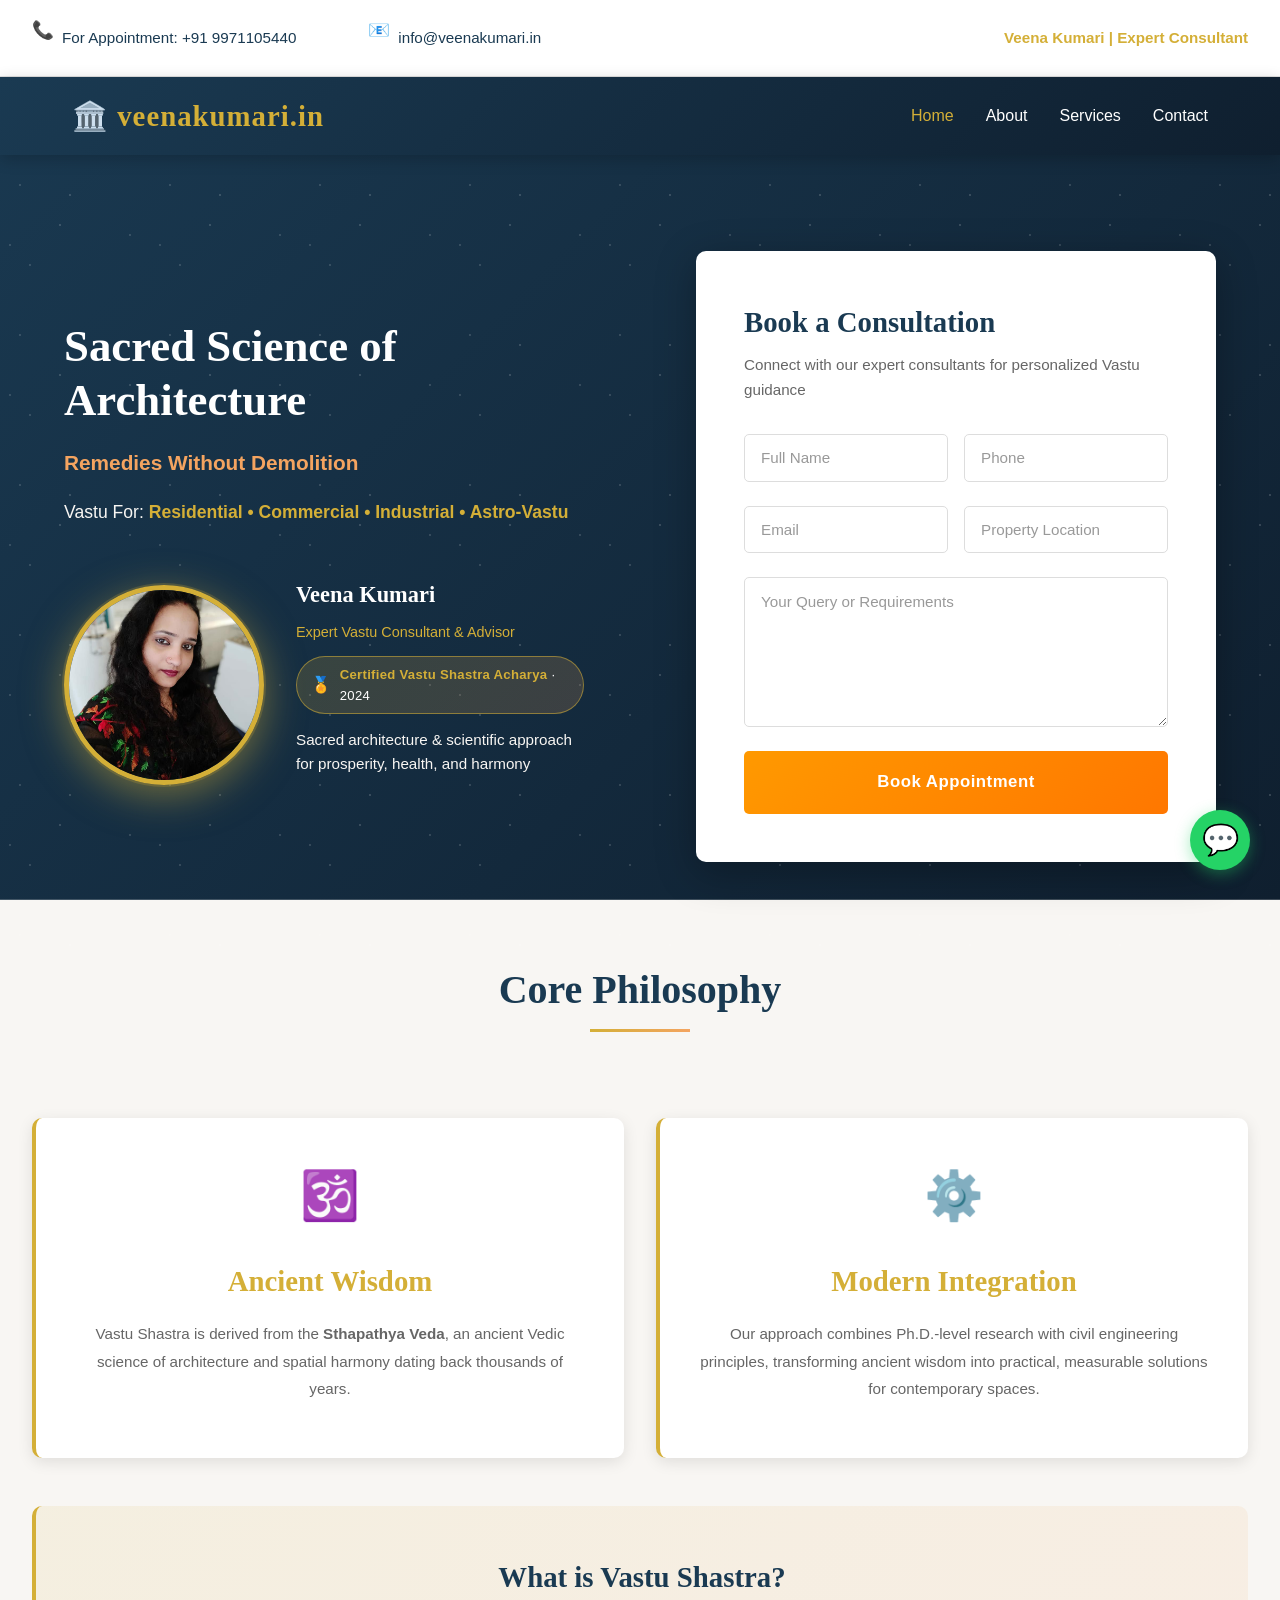
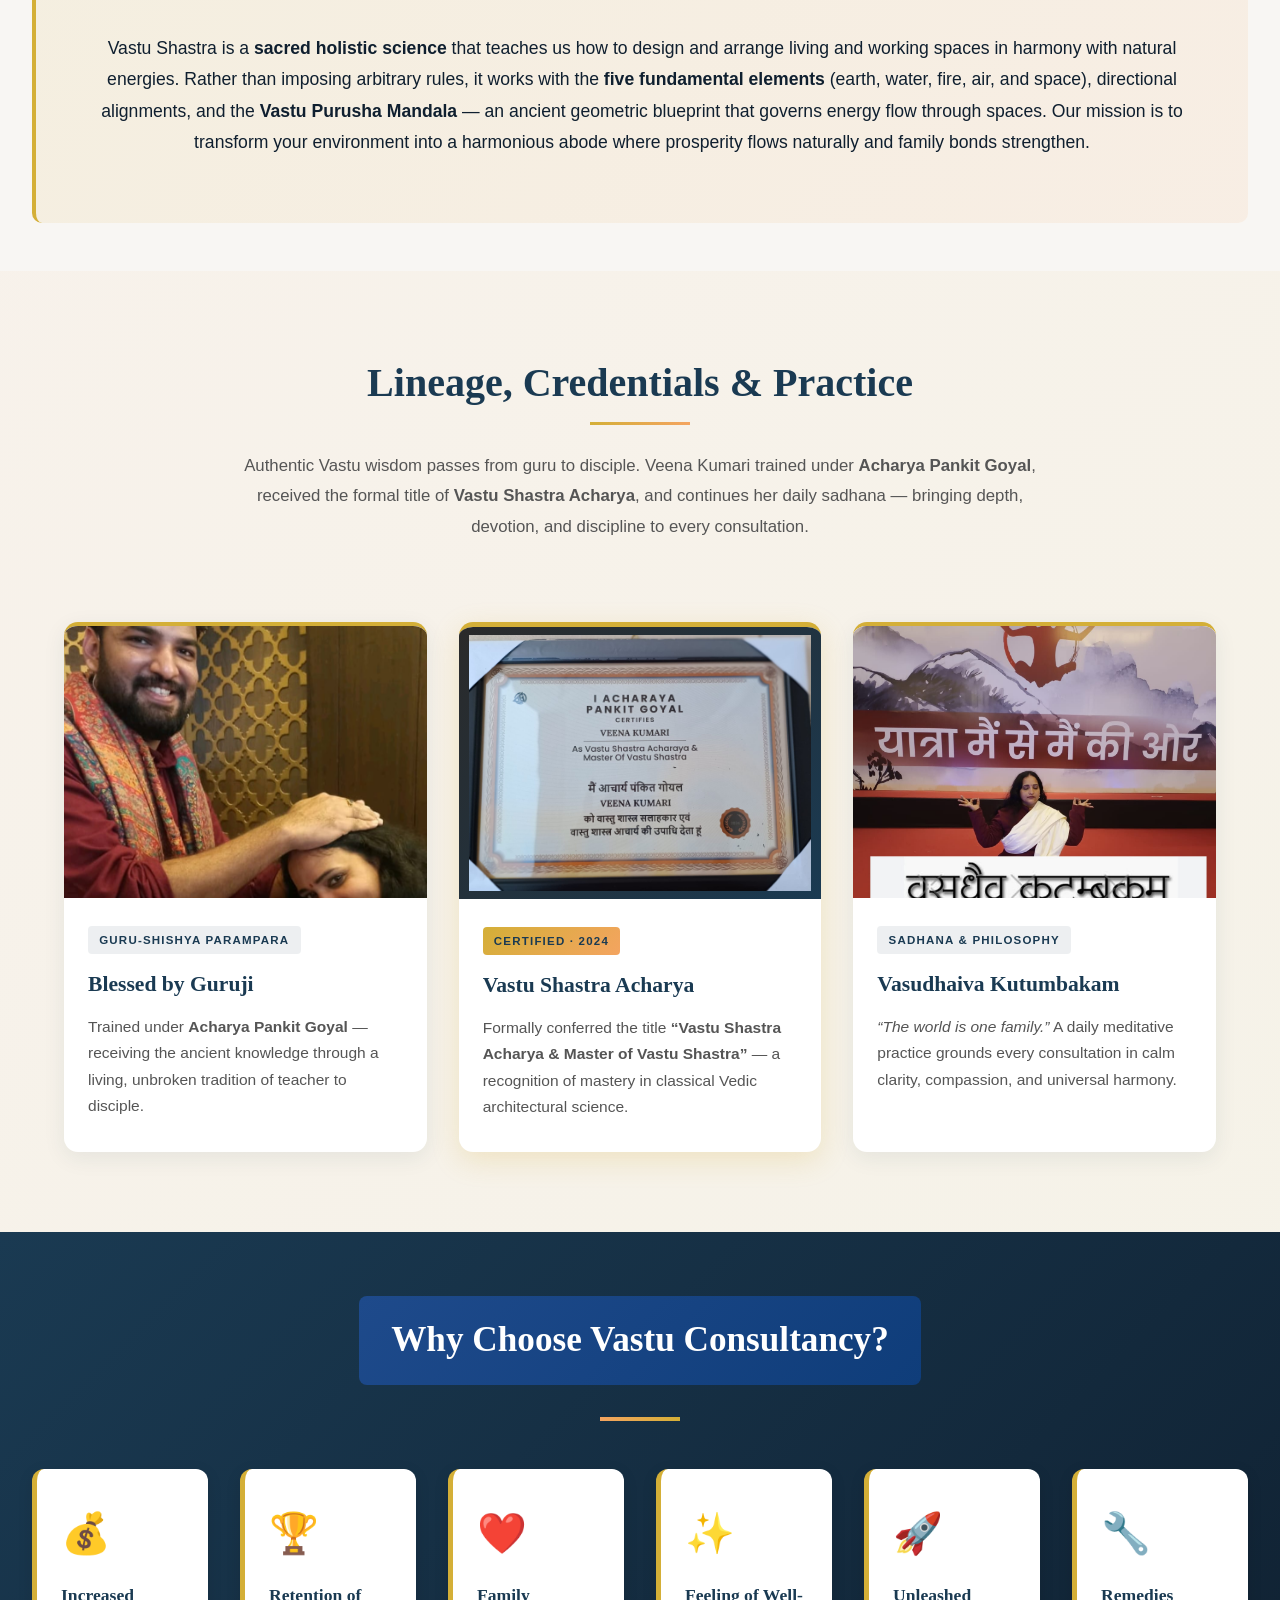
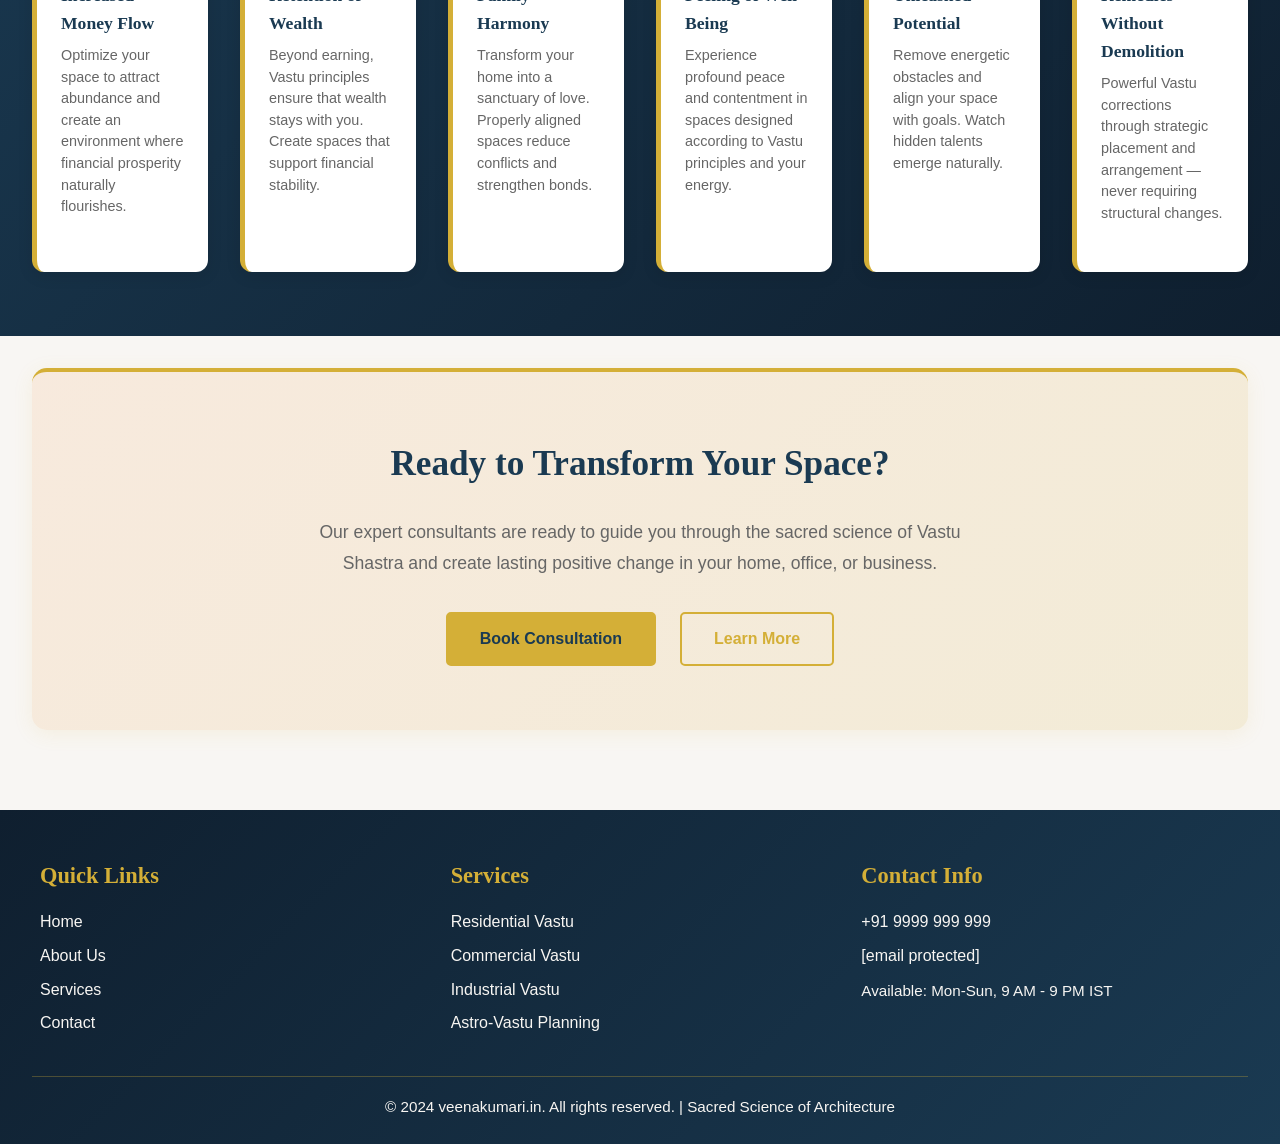
==== commit ab2bb684: "Add Lineage, Credentials & Practice sections with new imagery Introduces three new photos (Guruji bl" ====
--- a/index.html
+++ b/index.html
@@ -72,8 +72,12 @@
           <img src="consultant-profile-1.jpg" alt="Veena Kumari - Vastu Consultant" class="consultant-circular">
           <div class="consultant-info">
             <h3>Veena Kumari</h3>
-            <p style="font-size: 0.9rem; color: var(--color-gold); margin-bottom: 0.5rem; font-weight: 500;">Expert Vastu Consultant & Advisor</p>
-            <p>Sacred architecture & scientific approach for prosperity, health, and harmony</p>
+            <p style="font-size: 0.9rem; color: var(--color-gold); margin-bottom: 0.5rem; font-weight: 500;">Expert Vastu Consultant &amp; Advisor</p>
+            <a href="#lineage" class="hero-credential-badge" title="See certification">
+              <span class="hero-credential-icon">🏅</span>
+              <span><strong>Certified Vastu Shastra Acharya</strong> · 2024</span>
+            </a>
+            <p>Sacred architecture &amp; scientific approach for prosperity, health, and harmony</p>
           </div>
         </div>
       </div>
@@ -129,11 +133,63 @@
     <div style="background: linear-gradient(135deg, rgba(212, 175, 55, 0.1), rgba(244, 164, 96, 0.1)); padding: 3rem; border-radius: 10px; border-left: 4px solid var(--color-gold); margin-bottom: 3rem;">
       <h3 style="text-align: center; color: var(--color-navy); margin-bottom: 2rem;">What is Vastu Shastra?</h3>
       <p style="text-align: center; font-size: 1.1rem; line-height: 1.8;">
-        Vastu Shastra is a <strong>sacred holistic science</strong> that teaches us how to design and arrange living and working spaces in harmony with natural energies. 
-        Rather than imposing arbitrary rules, it works with the <strong>five fundamental elements</strong> (earth, water, fire, air, and space), directional alignments, 
-        and the <strong>Vastu Purusha Mandala</strong> — an ancient geometric blueprint that governs energy flow through spaces. Our mission is to transform your environment 
+        Vastu Shastra is a <strong>sacred holistic science</strong> that teaches us how to design and arrange living and working spaces in harmony with natural energies.
+        Rather than imposing arbitrary rules, it works with the <strong>five fundamental elements</strong> (earth, water, fire, air, and space), directional alignments,
+        and the <strong>Vastu Purusha Mandala</strong> — an ancient geometric blueprint that governs energy flow through spaces. Our mission is to transform your environment
         into a harmonious abode where prosperity flows naturally and family bonds strengthen.
       </p>
+    </div>
+  </section>
+
+  <!-- ========================================
+       LINEAGE · CREDENTIALS · PRACTICE
+       ======================================== -->
+  <section class="lineage-section" id="lineage">
+    <div class="container">
+      <div class="section-title">
+        <h2>Lineage, Credentials &amp; Practice</h2>
+        <p class="lineage-intro">
+          Authentic Vastu wisdom passes from guru to disciple. Veena Kumari trained under <strong>Acharya Pankit Goyal</strong>, received the formal title of <strong>Vastu Shastra Acharya</strong>, and continues her daily sadhana — bringing depth, devotion, and discipline to every consultation.
+        </p>
+      </div>
+
+      <div class="lineage-grid">
+        <!-- Card 1: Guru-Shishya Parampara -->
+        <article class="lineage-card">
+          <div class="lineage-img-wrap">
+            <img src="veena_with_guruji.jpeg" alt="Veena Kumari receiving blessings from her Guru, Acharya Pankit Goyal" loading="lazy">
+          </div>
+          <div class="lineage-body">
+            <span class="lineage-tag">Guru-Shishya Parampara</span>
+            <h3>Blessed by Guruji</h3>
+            <p>Trained under <strong>Acharya Pankit Goyal</strong> — receiving the ancient knowledge through a living, unbroken tradition of teacher to disciple.</p>
+          </div>
+        </article>
+
+        <!-- Card 2: Certification -->
+        <article class="lineage-card lineage-card--featured">
+          <div class="lineage-img-wrap lineage-img-wrap--certificate">
+            <img src="veena_vert.jpeg" alt="Certificate naming Veena Kumari as Vastu Shastra Acharya and Master of Vastu Shastra, 2024" loading="lazy">
+          </div>
+          <div class="lineage-body">
+            <span class="lineage-tag lineage-tag--gold">Certified · 2024</span>
+            <h3>Vastu Shastra Acharya</h3>
+            <p>Formally conferred the title <strong>“Vastu Shastra Acharya &amp; Master of Vastu Shastra”</strong> — a recognition of mastery in classical Vedic architectural science.</p>
+          </div>
+        </article>
+
+        <!-- Card 3: Daily Practice -->
+        <article class="lineage-card">
+          <div class="lineage-img-wrap">
+            <img src="veena_solo.jpeg" alt="Veena Kumari in meditative practice beneath the banner Vasudhaiva Kutumbakam" loading="lazy">
+          </div>
+          <div class="lineage-body">
+            <span class="lineage-tag">Sadhana &amp; Philosophy</span>
+            <h3>Vasudhaiva Kutumbakam</h3>
+            <p><em>“The world is one family.”</em> A daily meditative practice grounds every consultation in calm clarity, compassion, and universal harmony.</p>
+          </div>
+        </article>
+      </div>
     </div>
   </section>
 
--- a/styles.css
+++ b/styles.css
@@ -292,6 +292,7 @@
 
 .btn-primary:hover {
   background: var(--color-saffron);
+  color: var(--color-navy);
   border-color: var(--color-saffron);
   transform: translateY(-2px);
   box-shadow: 0 5px 15px rgba(244, 164, 96, 0.3);
@@ -380,6 +381,200 @@
   font-size: 0.9rem;
   line-height: 1.6;
   flex-grow: 1;
+}
+
+/* Value Cards - Single Row */
+.value-card {
+  background: white;
+  border-radius: 12px;
+  padding: 2rem 1.5rem;
+  box-shadow: 0 4px 15px rgba(0, 0, 0, 0.1);
+  border-left: 5px solid var(--color-gold);
+  transition: all 0.3s ease;
+  display: flex;
+  flex-direction: column;
+  justify-content: flex-start;
+  min-height: 280px;
+}
+
+.value-card:hover {
+  transform: translateY(-8px);
+  box-shadow: 0 8px 30px rgba(0, 0, 0, 0.15);
+  border-left-color: var(--color-saffron);
+}
+
+.value-card h4 {
+  color: var(--color-navy);
+  font-size: 1.1rem;
+  margin-bottom: 0.75rem;
+}
+
+.value-card p {
+  color: #666;
+  font-size: 0.9rem;
+  line-height: 1.6;
+  flex-grow: 1;
+}
+
+/* Responsive value cards */
+@media (max-width: 1400px) {
+  .value-card {
+    min-height: 260px;
+  }
+}
+
+@media (max-width: 1024px) {
+  .value-card {
+    padding: 1.5rem 1.25rem;
+    min-height: 240px;
+  }
+
+  .value-card h4 {
+    font-size: 1rem;
+  }
+
+  .value-card p {
+    font-size: 0.85rem;
+  }
+}
+
+@media (max-width: 768px) {
+  .grid[style*="grid-template-columns: repeat(6"] {
+    grid-template-columns: repeat(3, 1fr) !important;
+    gap: 1.5rem;
+  }
+
+  .value-card {
+    padding: 1.5rem 1rem;
+    min-height: 220px;
+  }
+}
+
+@media (max-width: 480px) {
+  .grid[style*="grid-template-columns: repeat(6"] {
+    grid-template-columns: repeat(2, 1fr) !important;
+    gap: 1rem;
+  }
+
+  .value-card {
+    padding: 1.25rem 1rem;
+    min-height: 200px;
+  }
+
+  .value-card h4 {
+    font-size: 0.95rem;
+  }
+
+  .value-card p {
+    font-size: 0.8rem;
+  }
+}
+
+/* Contact Cards - Single Row */
+.contact-card {
+  background: white;
+  border-radius: 12px;
+  padding: 2rem 1.5rem;
+  box-shadow: 0 4px 15px rgba(0, 0, 0, 0.1);
+  border-top: 5px solid var(--color-gold);
+  transition: all 0.3s ease;
+  display: flex;
+  flex-direction: column;
+  justify-content: flex-start;
+  min-height: 300px;
+}
+
+.contact-card:hover {
+  transform: translateY(-8px);
+  box-shadow: 0 8px 30px rgba(0, 0, 0, 0.15);
+  border-top-color: var(--color-saffron);
+}
+
+.contact-icon {
+  font-size: 2.5rem;
+  margin-bottom: 1rem;
+  display: inline-block;
+}
+
+.contact-card h4 {
+  color: var(--color-navy);
+  font-size: 1.1rem;
+  margin-bottom: 0.75rem;
+}
+
+.contact-card p {
+  color: #666;
+  font-size: 0.9rem;
+  line-height: 1.6;
+  flex-grow: 1;
+  margin-bottom: 1.5rem;
+}
+
+.contact-card .btn {
+  align-self: flex-start;
+  margin-top: auto;
+}
+
+/* Responsive contact cards */
+@media (max-width: 1400px) {
+  .contact-card {
+    min-height: 280px;
+  }
+}
+
+@media (max-width: 1024px) {
+  .contact-card {
+    padding: 1.5rem 1.25rem;
+    min-height: 260px;
+  }
+
+  .contact-card h4 {
+    font-size: 1rem;
+  }
+
+  .contact-card p {
+    font-size: 0.85rem;
+  }
+
+  .contact-icon {
+    font-size: 2.2rem;
+  }
+}
+
+@media (max-width: 768px) {
+  .grid[style*="grid-template-columns: repeat(6"] {
+    grid-template-columns: repeat(3, 1fr) !important;
+    gap: 1.5rem;
+  }
+
+  .contact-card {
+    padding: 1.5rem 1rem;
+    min-height: 240px;
+  }
+}
+
+@media (max-width: 480px) {
+  .grid[style*="grid-template-columns: repeat(6"] {
+    grid-template-columns: repeat(2, 1fr) !important;
+    gap: 1rem;
+  }
+
+  .contact-card {
+    padding: 1.25rem 1rem;
+    min-height: 220px;
+  }
+
+  .contact-card h4 {
+    font-size: 0.95rem;
+  }
+
+  .contact-card p {
+    font-size: 0.8rem;
+  }
+
+  .contact-icon {
+    font-size: 2rem;
+  }
 }
 
 /* Responsive benefit cards */
@@ -1171,6 +1366,7 @@
 }
 
 .btn-appointment:hover {
+  color: white;
   transform: translateY(-2px);
   box-shadow: 0 12px 30px rgba(255, 153, 0, 0.5);
   background: linear-gradient(135deg, #ffaa11 0%, #ff8811 100%);
@@ -1294,3 +1490,370 @@
     height: 120px;
   }
 }
+
+/* ========================================
+   HERO CREDENTIAL BADGE
+   ======================================== */
+
+.hero-credential-badge {
+  display: inline-flex;
+  align-items: center;
+  gap: 0.5rem;
+  background: linear-gradient(135deg, rgba(212, 175, 55, 0.18), rgba(244, 164, 96, 0.18));
+  border: 1px solid rgba(212, 175, 55, 0.55);
+  color: var(--color-white);
+  padding: 0.45rem 0.9rem;
+  border-radius: 999px;
+  font-size: 0.82rem;
+  letter-spacing: 0.3px;
+  margin: 0.25rem 0 0.85rem 0;
+  text-decoration: none;
+  transition: background 0.25s ease, transform 0.25s ease, border-color 0.25s ease;
+  backdrop-filter: blur(4px);
+}
+
+.hero-credential-badge:hover {
+  background: linear-gradient(135deg, rgba(212, 175, 55, 0.3), rgba(244, 164, 96, 0.3));
+  border-color: var(--color-gold);
+  color: var(--color-white);
+  transform: translateY(-1px);
+}
+
+.hero-credential-badge strong {
+  color: var(--color-gold);
+  font-weight: 700;
+}
+
+.hero-credential-icon {
+  font-size: 1rem;
+  line-height: 1;
+}
+
+/* ========================================
+   LINEAGE SECTION (index.html)
+   ======================================== */
+
+/* Offset for sticky header when anchor-scrolling */
+#lineage, #credentials { scroll-margin-top: 5rem; }
+
+.lineage-section {
+  background:
+    linear-gradient(135deg, rgba(244, 164, 96, 0.06), rgba(212, 175, 55, 0.06)),
+    var(--color-light);
+  padding: 5rem 2rem;
+  position: relative;
+}
+
+.lineage-section .section-title {
+  margin-bottom: 3rem;
+}
+
+.lineage-intro {
+  max-width: 820px;
+  margin: 1.25rem auto 0;
+  text-align: center;
+  font-size: 1.05rem;
+  line-height: 1.8;
+  color: #555;
+}
+
+.lineage-grid {
+  display: grid;
+  grid-template-columns: repeat(3, 1fr);
+  gap: 2rem;
+  max-width: 1300px;
+  margin: 0 auto;
+}
+
+.lineage-card {
+  background: var(--color-white);
+  border-radius: 14px;
+  overflow: hidden;
+  box-shadow: 0 6px 22px rgba(26, 58, 82, 0.08);
+  border-top: 4px solid var(--color-gold);
+  display: flex;
+  flex-direction: column;
+  transition: transform 0.35s ease, box-shadow 0.35s ease, border-color 0.35s ease;
+}
+
+.lineage-card:hover {
+  transform: translateY(-8px);
+  box-shadow: 0 16px 40px rgba(26, 58, 82, 0.15);
+  border-top-color: var(--color-saffron);
+}
+
+.lineage-card--featured {
+  border-top-width: 5px;
+  box-shadow: 0 8px 28px rgba(212, 175, 55, 0.22);
+}
+
+.lineage-img-wrap {
+  position: relative;
+  width: 100%;
+  aspect-ratio: 4 / 3;
+  overflow: hidden;
+  background: #f1ece4;
+}
+
+.lineage-img-wrap img {
+  width: 100%;
+  height: 100%;
+  object-fit: cover;
+  object-position: center 25%;
+  display: block;
+  transition: transform 0.6s ease;
+}
+
+.lineage-card:hover .lineage-img-wrap img {
+  transform: scale(1.04);
+}
+
+/* Certificate is portrait-ish in a landscape frame — contain instead of cover */
+.lineage-img-wrap--certificate {
+  background: linear-gradient(135deg, #2a2a2a, #1a3a52);
+  display: flex;
+  align-items: center;
+  justify-content: center;
+}
+
+.lineage-img-wrap--certificate img {
+  object-fit: contain;
+  object-position: center;
+  padding: 0.5rem;
+}
+
+.lineage-body {
+  padding: 1.75rem 1.5rem 2rem;
+  display: flex;
+  flex-direction: column;
+  gap: 0.5rem;
+  flex: 1;
+}
+
+.lineage-tag {
+  align-self: flex-start;
+  background: rgba(26, 58, 82, 0.08);
+  color: var(--color-navy);
+  font-size: 0.72rem;
+  font-weight: 700;
+  letter-spacing: 1.2px;
+  text-transform: uppercase;
+  padding: 0.3rem 0.7rem;
+  border-radius: 4px;
+  margin-bottom: 0.5rem;
+}
+
+.lineage-tag--gold {
+  background: linear-gradient(135deg, var(--color-gold), var(--color-saffron));
+  color: var(--color-navy);
+}
+
+.lineage-card h3 {
+  font-size: 1.35rem;
+  color: var(--color-navy);
+  margin-bottom: 0.5rem;
+  line-height: 1.3;
+}
+
+.lineage-card p {
+  color: #555;
+  font-size: 0.97rem;
+  line-height: 1.7;
+  margin: 0;
+}
+
+/* ========================================
+   PARAMPARA SECTION (about.html)
+   ======================================== */
+
+.parampara-section {
+  background:
+    linear-gradient(135deg, rgba(244, 164, 96, 0.05), rgba(212, 175, 55, 0.05)),
+    var(--color-white);
+  padding: 5rem 2rem;
+}
+
+.parampara-intro {
+  max-width: 820px;
+  margin: 1.25rem auto 3rem;
+  text-align: center;
+  font-size: 1.08rem;
+  line-height: 1.8;
+  color: #555;
+}
+
+.parampara-block {
+  display: grid;
+  grid-template-columns: 5fr 6fr;
+  gap: 3.5rem;
+  align-items: center;
+  max-width: 1200px;
+  margin: 0 auto 4rem;
+}
+
+.parampara-block:last-child {
+  margin-bottom: 0;
+}
+
+.parampara-block--reverse {
+  grid-template-columns: 6fr 5fr;
+}
+
+.parampara-block--reverse .parampara-figure {
+  order: 2;
+}
+
+.parampara-block--reverse .parampara-text {
+  order: 1;
+}
+
+.parampara-figure {
+  margin: 0;
+  position: relative;
+  border-radius: 14px;
+  overflow: hidden;
+  box-shadow: 0 12px 40px rgba(26, 58, 82, 0.18);
+  background: #f1ece4;
+}
+
+.parampara-figure img {
+  width: 100%;
+  height: 100%;
+  display: block;
+  aspect-ratio: 4 / 5;
+  object-fit: cover;
+  object-position: center 25%;
+  transition: transform 0.6s ease;
+}
+
+.parampara-figure:hover img {
+  transform: scale(1.03);
+}
+
+.parampara-figure--certificate {
+  background: linear-gradient(135deg, #2a2a2a, #1a3a52);
+}
+
+.parampara-figure--certificate img {
+  aspect-ratio: 4 / 3;
+  object-fit: contain;
+  padding: 0.75rem;
+}
+
+.parampara-figure figcaption {
+  position: absolute;
+  left: 0;
+  right: 0;
+  bottom: 0;
+  background: linear-gradient(to top, rgba(15, 31, 47, 0.85), rgba(15, 31, 47, 0));
+  color: var(--color-white);
+  font-size: 0.85rem;
+  font-weight: 500;
+  letter-spacing: 0.5px;
+  padding: 2rem 1.25rem 1rem;
+  text-align: center;
+}
+
+.parampara-text h3 {
+  font-size: 1.7rem;
+  color: var(--color-navy);
+  margin: 0.5rem 0 1rem;
+  line-height: 1.3;
+}
+
+.parampara-text p {
+  color: #555;
+  font-size: 1.02rem;
+  line-height: 1.85;
+  margin-bottom: 1rem;
+}
+
+.parampara-text p:last-child {
+  margin-bottom: 0;
+}
+
+/* ========================================
+   RESPONSIVE: LINEAGE + PARAMPARA
+   ======================================== */
+
+@media (max-width: 1024px) {
+  .lineage-grid {
+    grid-template-columns: 1fr 1fr;
+    gap: 1.75rem;
+  }
+  .lineage-card--featured {
+    grid-column: 1 / -1;
+    max-width: 560px;
+    justify-self: center;
+    width: 100%;
+  }
+  .parampara-block {
+    gap: 2.5rem;
+  }
+  .parampara-text h3 {
+    font-size: 1.5rem;
+  }
+}
+
+@media (max-width: 768px) {
+  .lineage-section {
+    padding: 3.5rem 1rem;
+  }
+  .lineage-grid {
+    grid-template-columns: 1fr;
+    gap: 1.5rem;
+    max-width: 480px;
+  }
+  .lineage-card--featured {
+    grid-column: auto;
+  }
+  .lineage-img-wrap {
+    aspect-ratio: 16 / 11;
+  }
+  .lineage-body {
+    padding: 1.5rem 1.25rem 1.75rem;
+  }
+  .lineage-card h3 {
+    font-size: 1.2rem;
+  }
+
+  .parampara-section {
+    padding: 3.5rem 1rem;
+  }
+  .parampara-block,
+  .parampara-block--reverse {
+    grid-template-columns: 1fr;
+    gap: 1.5rem;
+    margin-bottom: 3rem;
+  }
+  .parampara-block--reverse .parampara-figure {
+    order: 0;
+  }
+  .parampara-block--reverse .parampara-text {
+    order: 0;
+  }
+  .parampara-figure img {
+    aspect-ratio: 4 / 3;
+  }
+  .parampara-figure--certificate img {
+    aspect-ratio: 4 / 3;
+  }
+  .parampara-text h3 {
+    font-size: 1.4rem;
+  }
+  .parampara-text p {
+    font-size: 0.98rem;
+    line-height: 1.75;
+  }
+}
+
+@media (max-width: 480px) {
+  .hero-credential-badge {
+    font-size: 0.74rem;
+    padding: 0.4rem 0.75rem;
+  }
+  .lineage-intro,
+  .parampara-intro {
+    font-size: 0.98rem;
+  }
+}
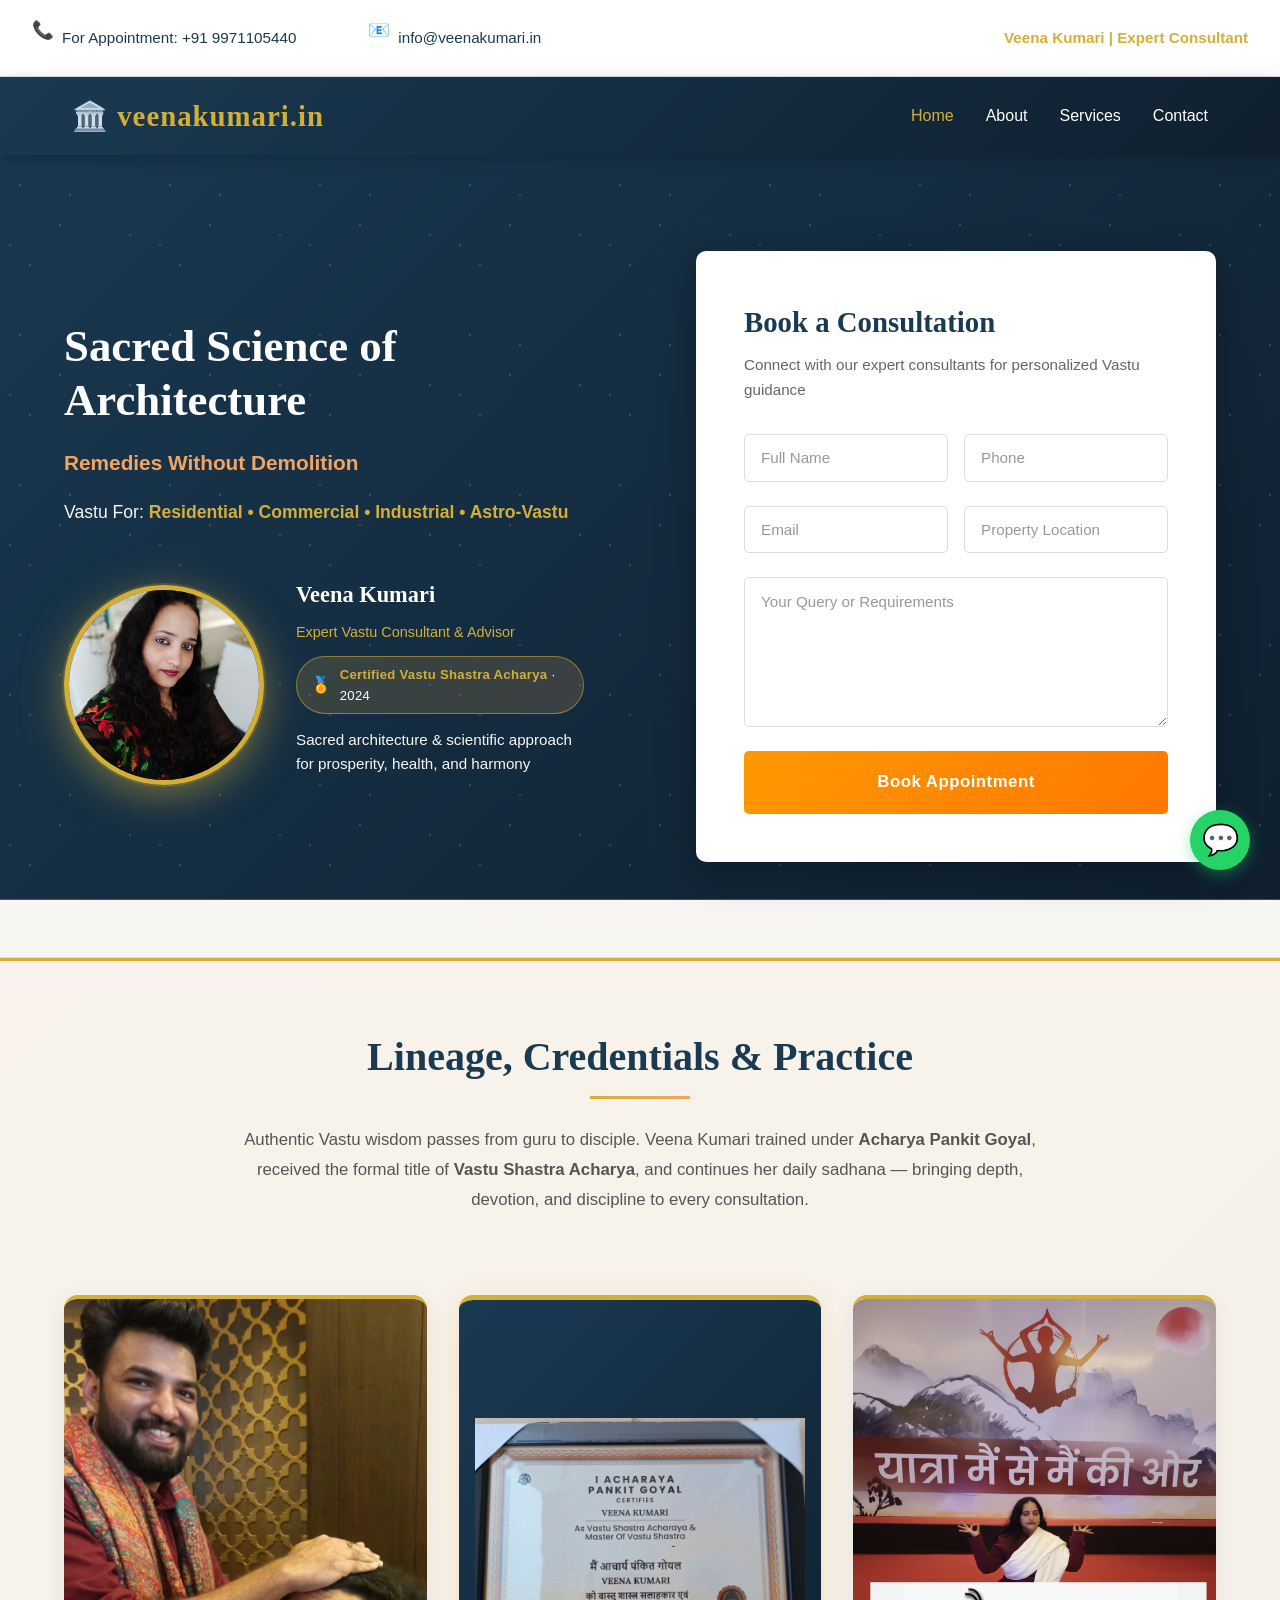
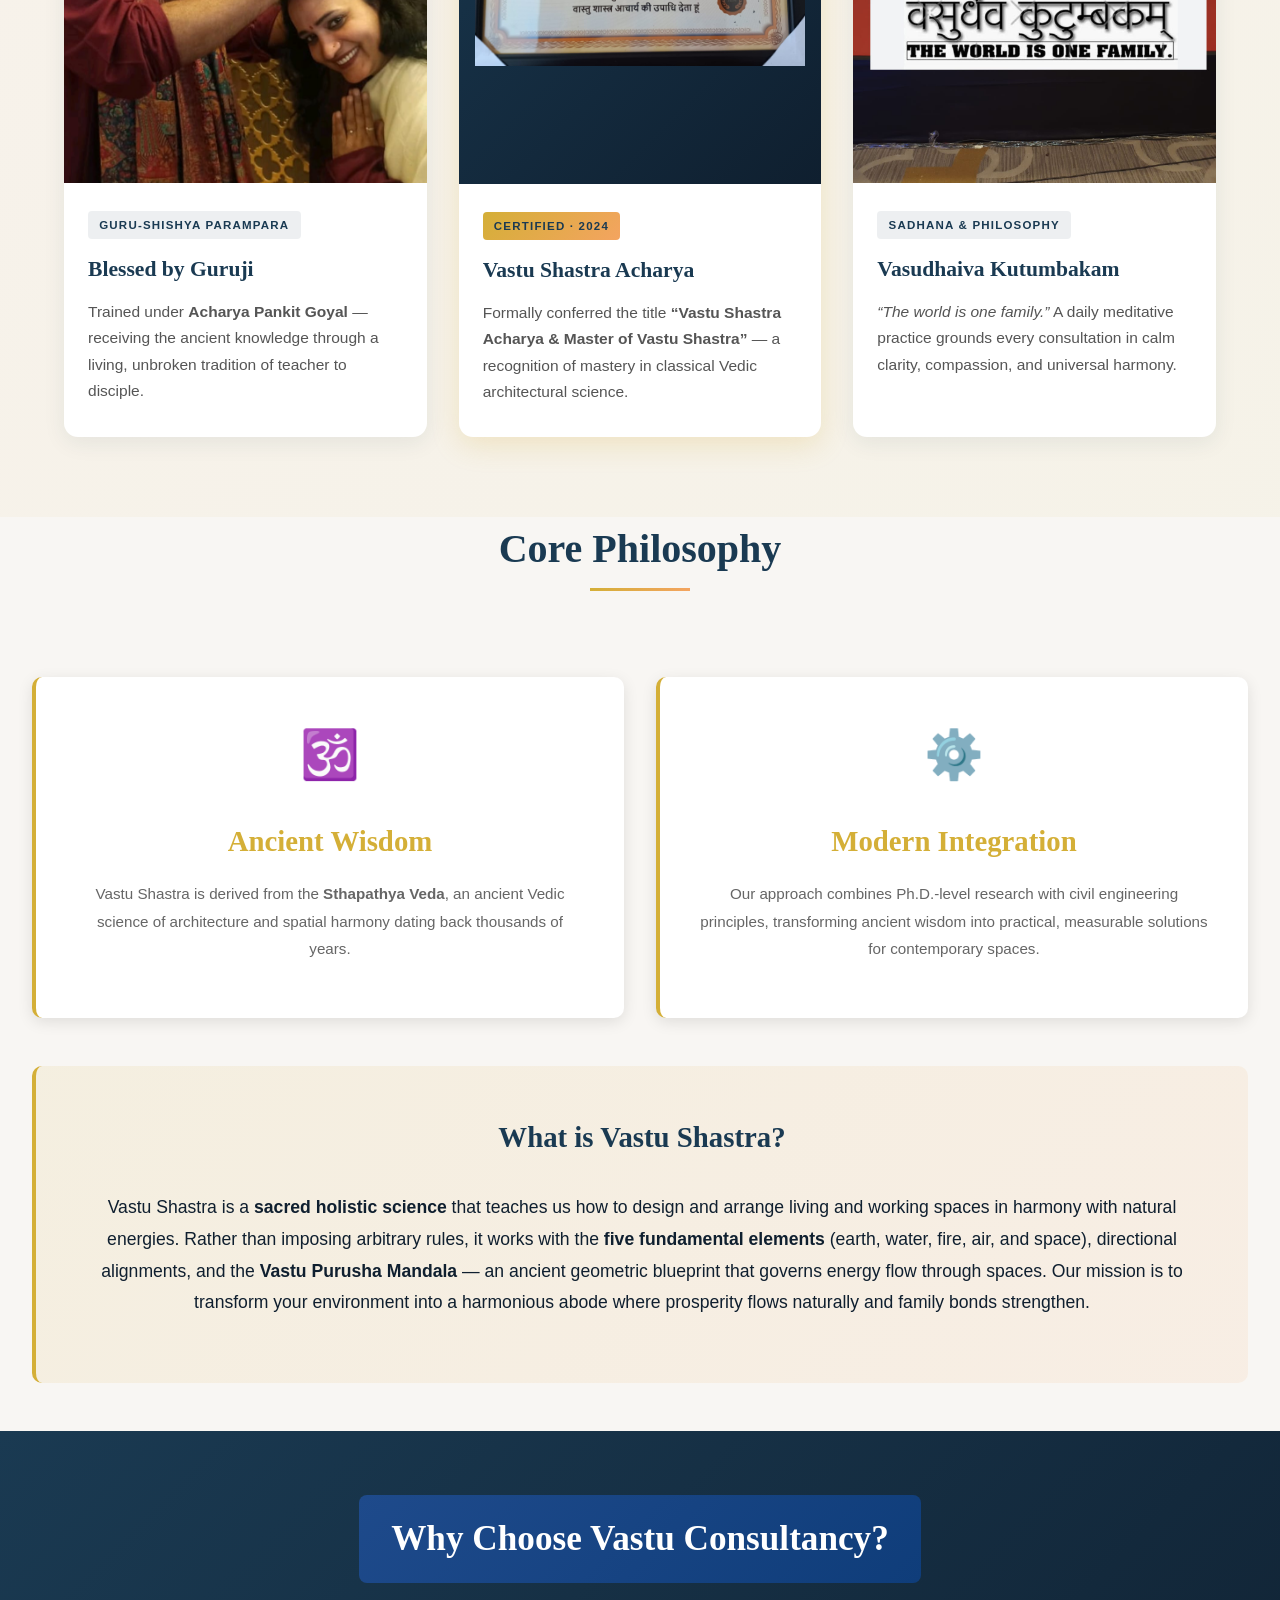
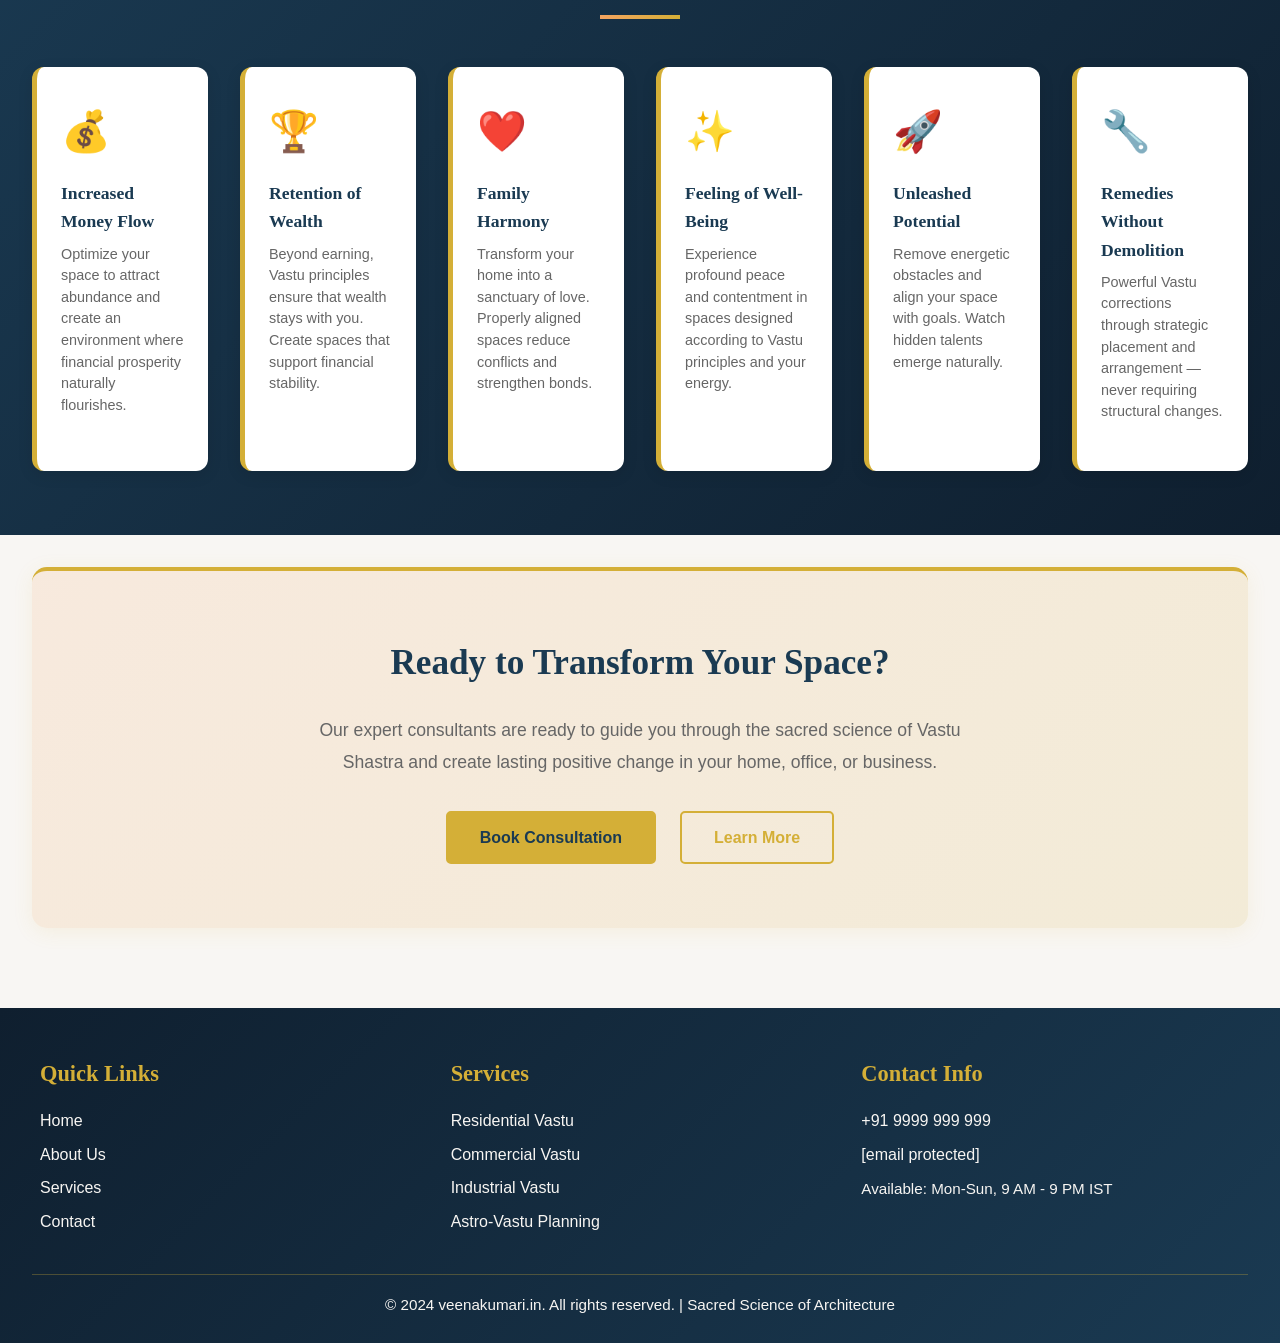
==== commit 09a9e88b: "Move Lineage section above the fold and fix image cropping - Relocate "Lineage, Credentials & Practi" ====
--- a/index.html
+++ b/index.html
@@ -109,6 +109,58 @@
   </section>
 
   <!-- ========================================
+       LINEAGE · CREDENTIALS · PRACTICE
+       ======================================== -->
+  <section class="lineage-section lineage-section--top" id="lineage">
+    <div class="container">
+      <div class="section-title">
+        <h2>Lineage, Credentials &amp; Practice</h2>
+        <p class="lineage-intro">
+          Authentic Vastu wisdom passes from guru to disciple. Veena Kumari trained under <strong>Acharya Pankit Goyal</strong>, received the formal title of <strong>Vastu Shastra Acharya</strong>, and continues her daily sadhana — bringing depth, devotion, and discipline to every consultation.
+        </p>
+      </div>
+
+      <div class="lineage-grid">
+        <!-- Card 1: Guru-Shishya Parampara -->
+        <article class="lineage-card">
+          <div class="lineage-img-wrap">
+            <img src="veena_with_guruji.jpeg" alt="Veena Kumari receiving blessings from her Guru, Acharya Pankit Goyal" loading="lazy">
+          </div>
+          <div class="lineage-body">
+            <span class="lineage-tag">Guru-Shishya Parampara</span>
+            <h3>Blessed by Guruji</h3>
+            <p>Trained under <strong>Acharya Pankit Goyal</strong> — receiving the ancient knowledge through a living, unbroken tradition of teacher to disciple.</p>
+          </div>
+        </article>
+
+        <!-- Card 2: Certification -->
+        <article class="lineage-card lineage-card--featured">
+          <div class="lineage-img-wrap lineage-img-wrap--certificate">
+            <img src="veena_vert.jpeg" alt="Certificate naming Veena Kumari as Vastu Shastra Acharya and Master of Vastu Shastra, 2024" loading="lazy">
+          </div>
+          <div class="lineage-body">
+            <span class="lineage-tag lineage-tag--gold">Certified · 2024</span>
+            <h3>Vastu Shastra Acharya</h3>
+            <p>Formally conferred the title <strong>“Vastu Shastra Acharya &amp; Master of Vastu Shastra”</strong> — a recognition of mastery in classical Vedic architectural science.</p>
+          </div>
+        </article>
+
+        <!-- Card 3: Daily Practice -->
+        <article class="lineage-card">
+          <div class="lineage-img-wrap lineage-img-wrap--meditation">
+            <img src="veena_solo.jpeg" alt="Veena Kumari in meditative practice beneath the banner Vasudhaiva Kutumbakam" loading="lazy">
+          </div>
+          <div class="lineage-body">
+            <span class="lineage-tag">Sadhana &amp; Philosophy</span>
+            <h3>Vasudhaiva Kutumbakam</h3>
+            <p><em>“The world is one family.”</em> A daily meditative practice grounds every consultation in calm clarity, compassion, and universal harmony.</p>
+          </div>
+        </article>
+      </div>
+    </div>
+  </section>
+
+  <!-- ========================================
        CORE PHILOSOPHY SECTION
        ======================================== -->
   <section class="container">
@@ -142,58 +194,6 @@
   </section>
 
   <!-- ========================================
-       LINEAGE · CREDENTIALS · PRACTICE
-       ======================================== -->
-  <section class="lineage-section" id="lineage">
-    <div class="container">
-      <div class="section-title">
-        <h2>Lineage, Credentials &amp; Practice</h2>
-        <p class="lineage-intro">
-          Authentic Vastu wisdom passes from guru to disciple. Veena Kumari trained under <strong>Acharya Pankit Goyal</strong>, received the formal title of <strong>Vastu Shastra Acharya</strong>, and continues her daily sadhana — bringing depth, devotion, and discipline to every consultation.
-        </p>
-      </div>
-
-      <div class="lineage-grid">
-        <!-- Card 1: Guru-Shishya Parampara -->
-        <article class="lineage-card">
-          <div class="lineage-img-wrap">
-            <img src="veena_with_guruji.jpeg" alt="Veena Kumari receiving blessings from her Guru, Acharya Pankit Goyal" loading="lazy">
-          </div>
-          <div class="lineage-body">
-            <span class="lineage-tag">Guru-Shishya Parampara</span>
-            <h3>Blessed by Guruji</h3>
-            <p>Trained under <strong>Acharya Pankit Goyal</strong> — receiving the ancient knowledge through a living, unbroken tradition of teacher to disciple.</p>
-          </div>
-        </article>
-
-        <!-- Card 2: Certification -->
-        <article class="lineage-card lineage-card--featured">
-          <div class="lineage-img-wrap lineage-img-wrap--certificate">
-            <img src="veena_vert.jpeg" alt="Certificate naming Veena Kumari as Vastu Shastra Acharya and Master of Vastu Shastra, 2024" loading="lazy">
-          </div>
-          <div class="lineage-body">
-            <span class="lineage-tag lineage-tag--gold">Certified · 2024</span>
-            <h3>Vastu Shastra Acharya</h3>
-            <p>Formally conferred the title <strong>“Vastu Shastra Acharya &amp; Master of Vastu Shastra”</strong> — a recognition of mastery in classical Vedic architectural science.</p>
-          </div>
-        </article>
-
-        <!-- Card 3: Daily Practice -->
-        <article class="lineage-card">
-          <div class="lineage-img-wrap">
-            <img src="veena_solo.jpeg" alt="Veena Kumari in meditative practice beneath the banner Vasudhaiva Kutumbakam" loading="lazy">
-          </div>
-          <div class="lineage-body">
-            <span class="lineage-tag">Sadhana &amp; Philosophy</span>
-            <h3>Vasudhaiva Kutumbakam</h3>
-            <p><em>“The world is one family.”</em> A daily meditative practice grounds every consultation in calm clarity, compassion, and universal harmony.</p>
-          </div>
-        </article>
-      </div>
-    </div>
-  </section>
-
-  <!-- ========================================
        WHY CHOOSE VASTU CONSULTANCY SECTION
        ======================================== -->
   <section style="background: linear-gradient(135deg, var(--color-navy) 0%, var(--color-dark) 100%); color: var(--color-white); padding: 4rem 2rem;">
--- a/styles.css
+++ b/styles.css
@@ -1544,6 +1544,14 @@
   position: relative;
 }
 
+/* When placed immediately after the hero: connect visually with a thin
+   gold separator and tighten the top padding so it doesn't feel detached. */
+.lineage-section--top {
+  padding-top: 4rem;
+  border-top: 3px solid var(--color-gold);
+  box-shadow: 0 -1px 0 rgba(244, 164, 96, 0.4);
+}
+
 .lineage-section .section-title {
   margin-bottom: 3rem;
 }
@@ -1590,7 +1598,7 @@
 .lineage-img-wrap {
   position: relative;
   width: 100%;
-  aspect-ratio: 4 / 3;
+  aspect-ratio: 3 / 4;
   overflow: hidden;
   background: #f1ece4;
 }
@@ -1599,7 +1607,7 @@
   width: 100%;
   height: 100%;
   object-fit: cover;
-  object-position: center 25%;
+  object-position: center 18%;
   display: block;
   transition: transform 0.6s ease;
 }
@@ -1608,9 +1616,16 @@
   transform: scale(1.04);
 }
 
-/* Certificate is portrait-ish in a landscape frame — contain instead of cover */
+/* Meditation portrait — meaningful content is mid-frame (meditating figure
+   between the two banners), so center vertically rather than biasing top. */
+.lineage-img-wrap--meditation img {
+  object-position: center 55%;
+}
+
+/* Certificate is landscape; contain it inside the portrait frame on a dark
+   backdrop so nothing gets cropped. */
 .lineage-img-wrap--certificate {
-  background: linear-gradient(135deg, #2a2a2a, #1a3a52);
+  background: linear-gradient(135deg, #1a3a52, #0f1f2f);
   display: flex;
   align-items: center;
   justify-content: center;
@@ -1619,7 +1634,7 @@
 .lineage-img-wrap--certificate img {
   object-fit: contain;
   object-position: center;
-  padding: 0.5rem;
+  padding: 1rem;
 }
 
 .lineage-body {
@@ -1808,7 +1823,10 @@
     grid-column: auto;
   }
   .lineage-img-wrap {
-    aspect-ratio: 16 / 11;
+    aspect-ratio: 4 / 5;
+  }
+  .lineage-img-wrap--certificate {
+    aspect-ratio: 4 / 3;
   }
   .lineage-body {
     padding: 1.5rem 1.25rem 1.75rem;
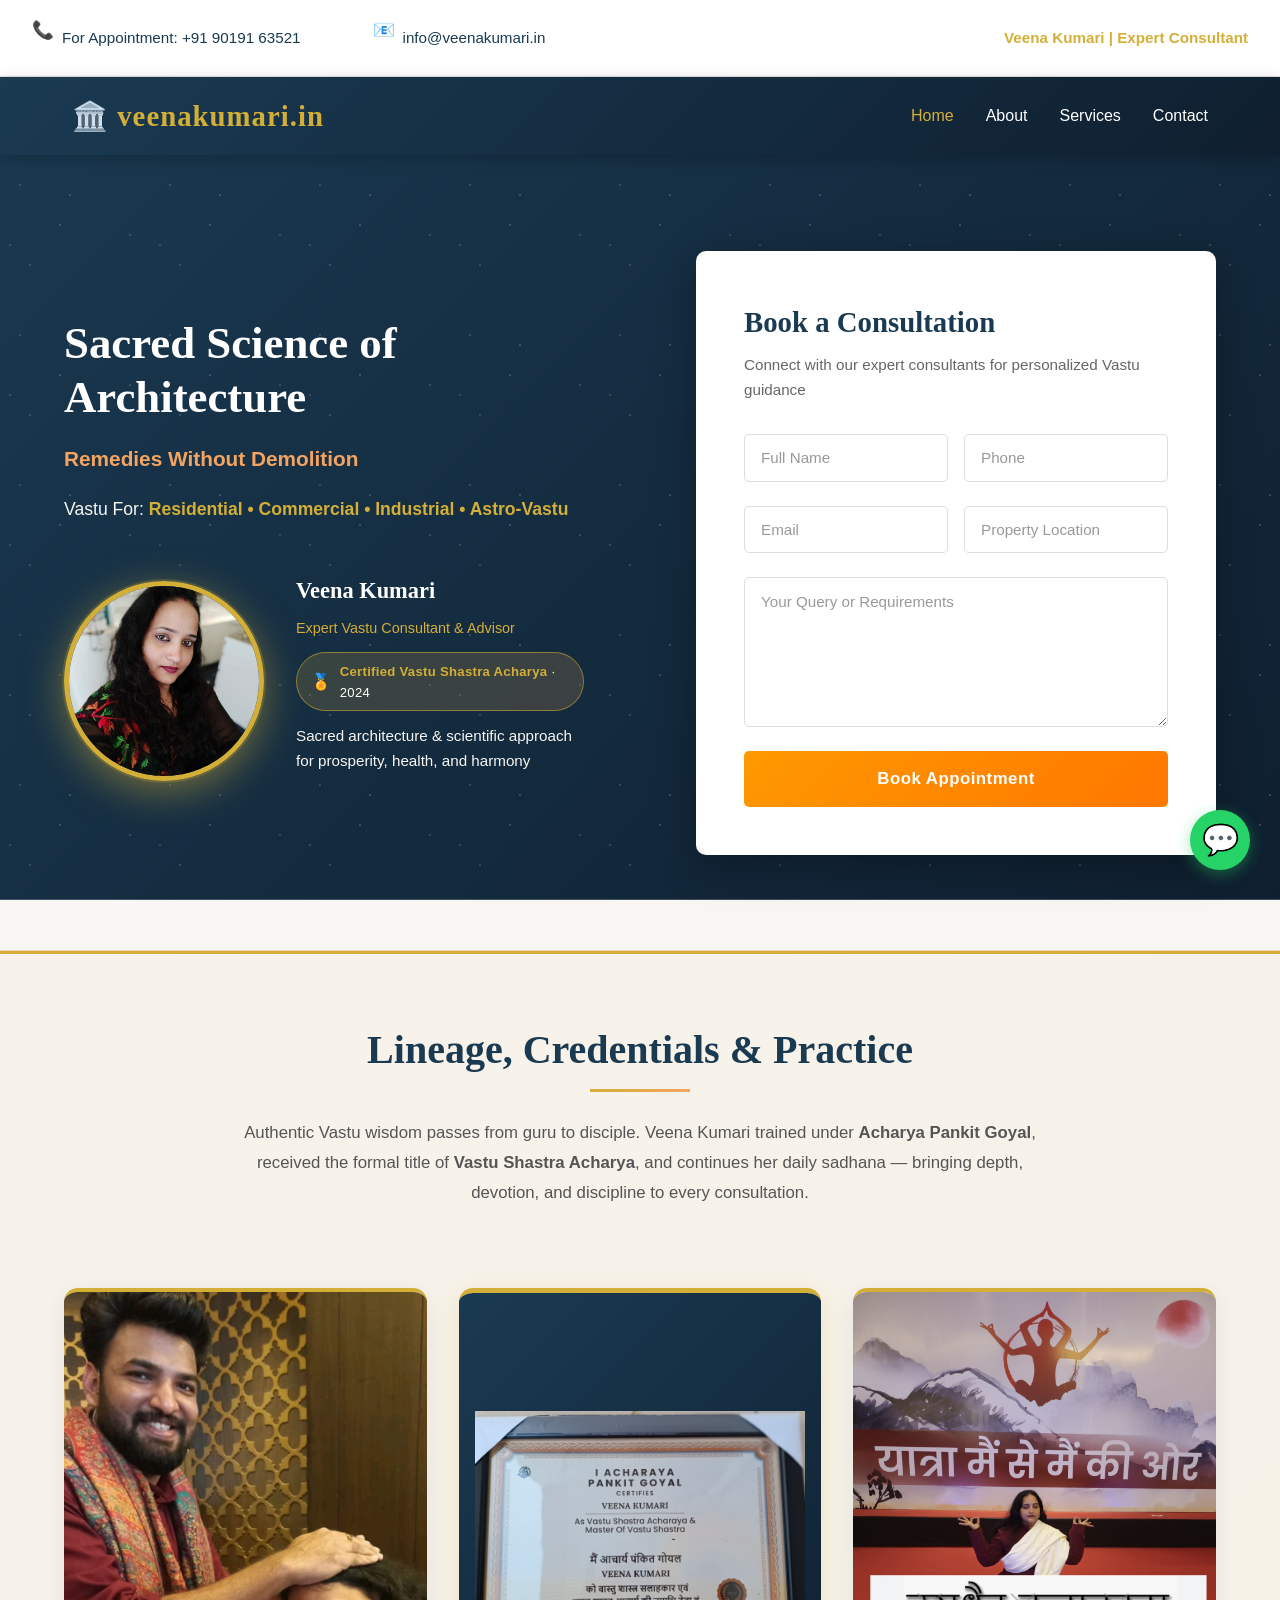
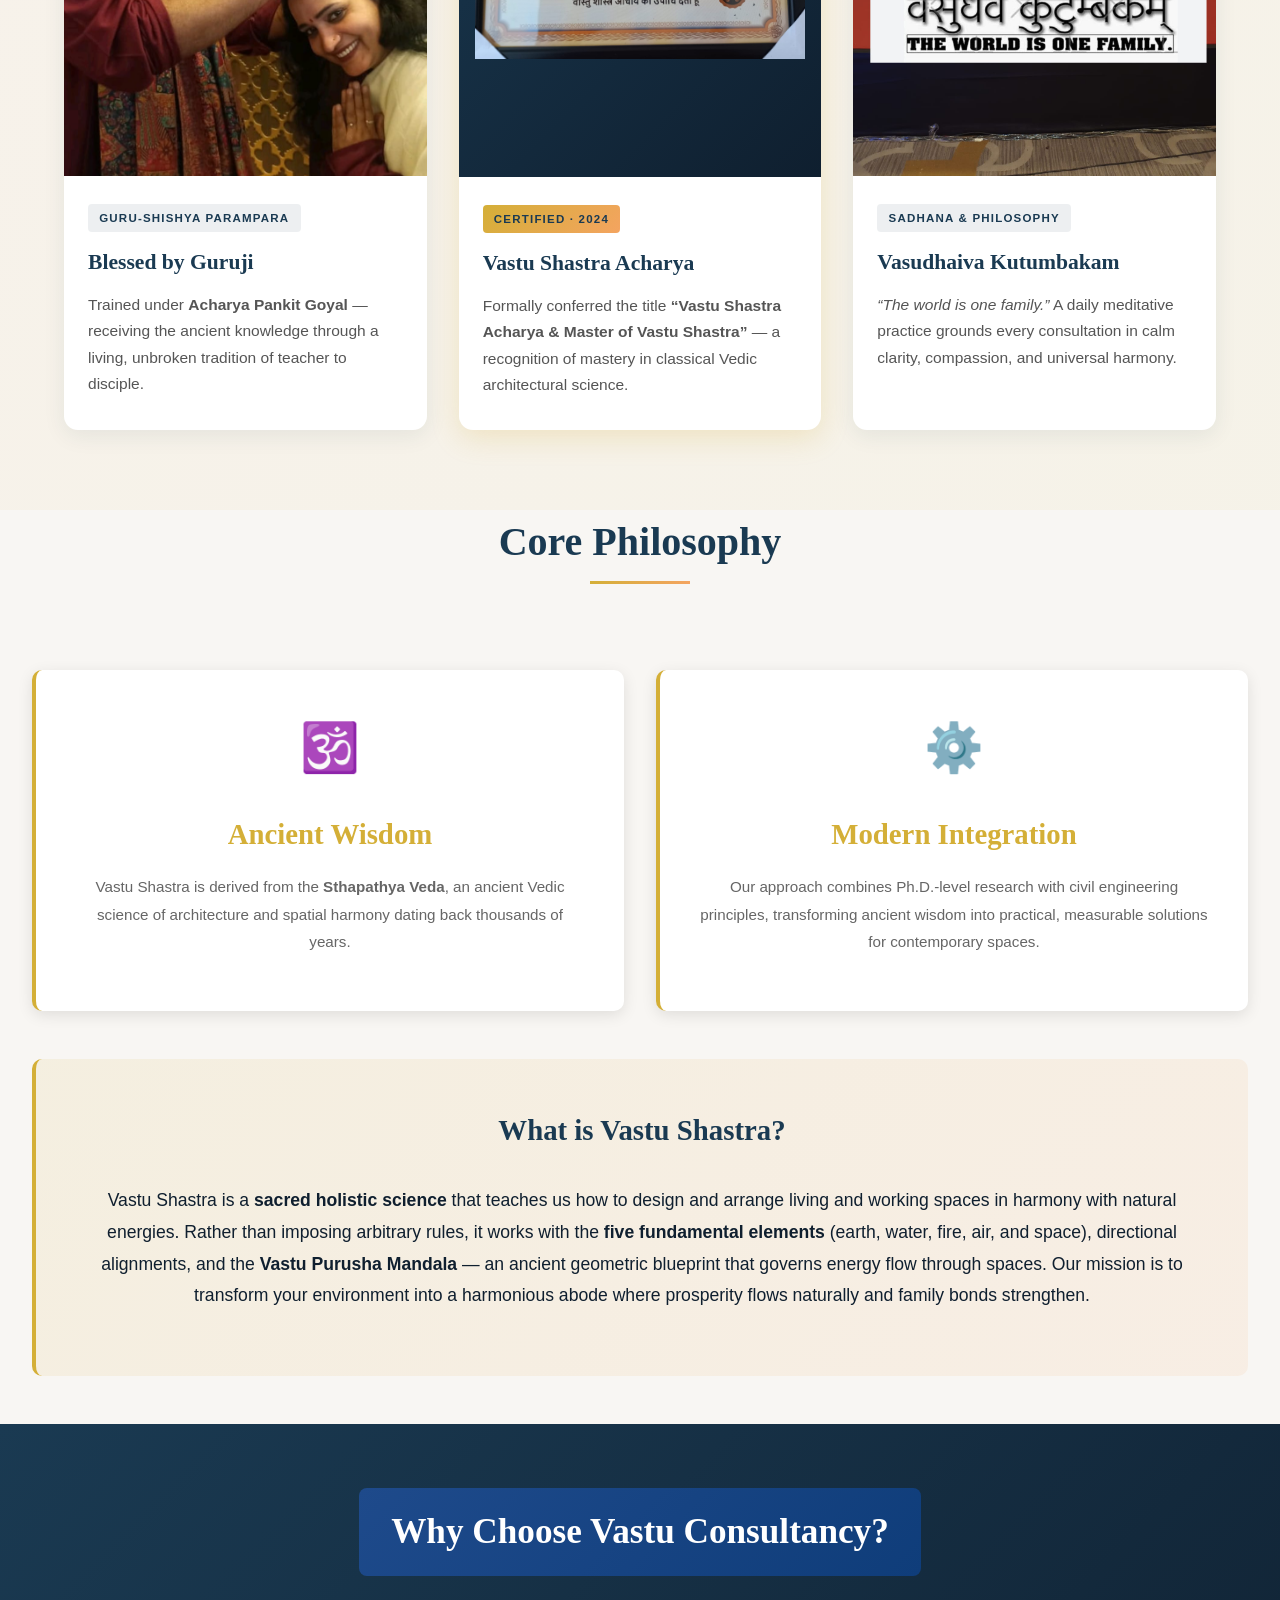
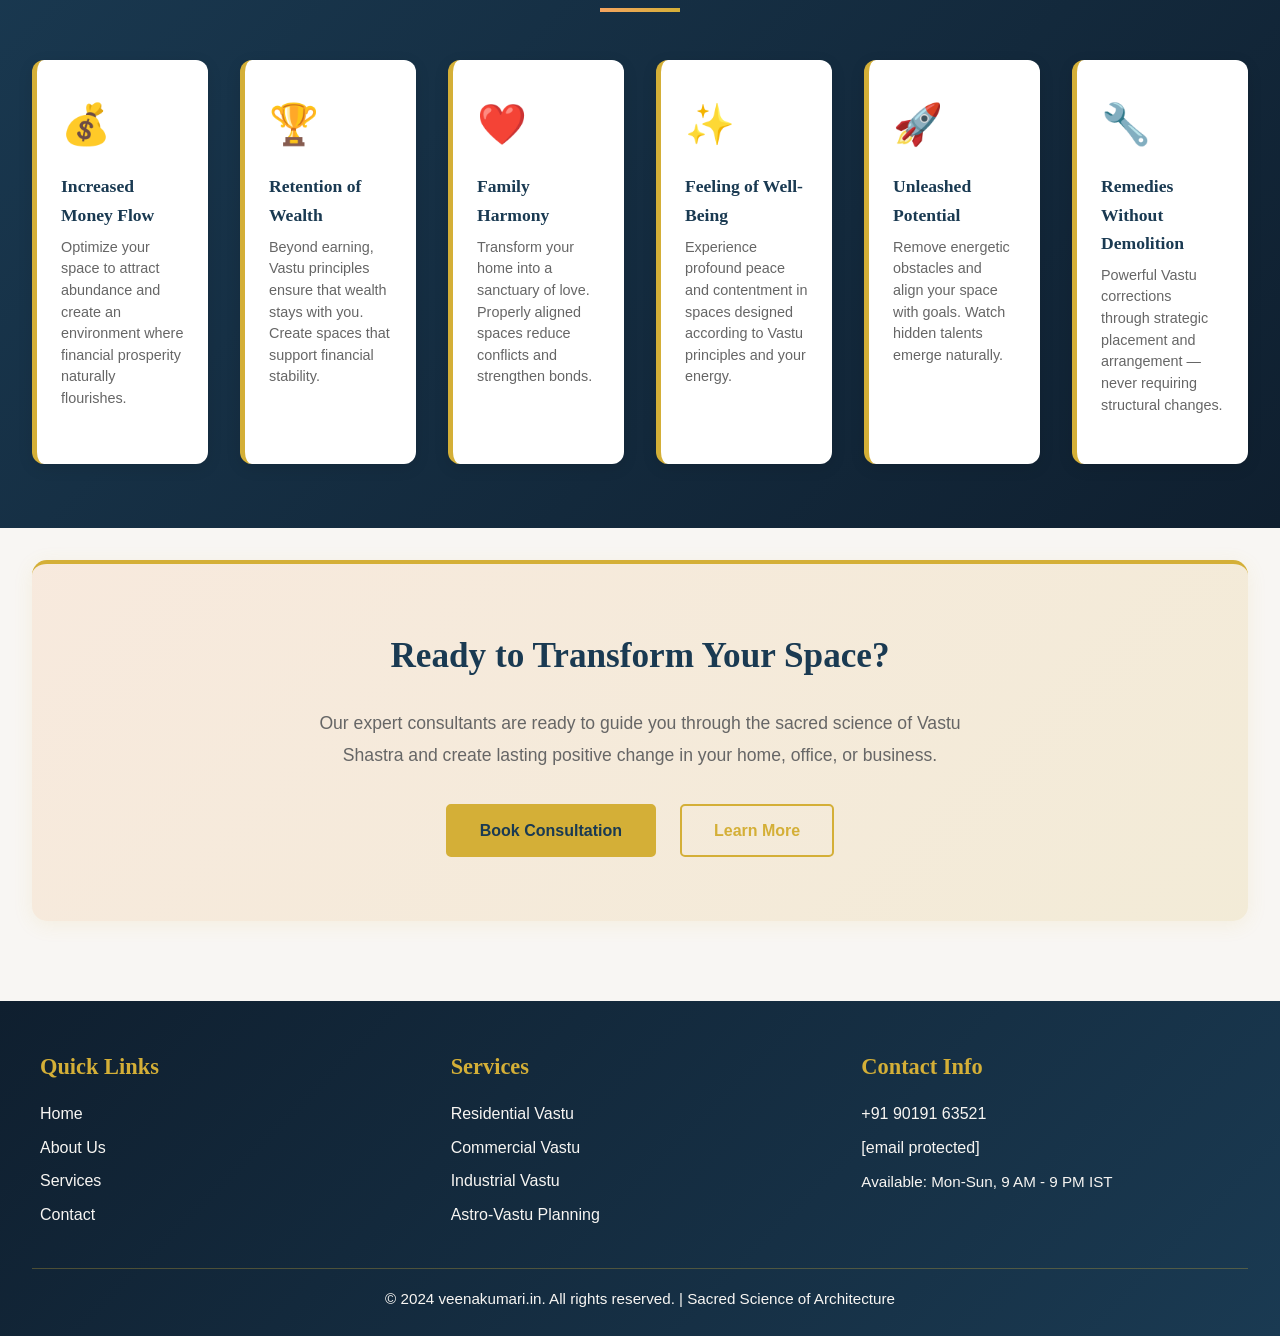
==== commit 74eb1451: "Wire functional contact: phone, WhatsApp, Calendly, form submission - Update phone number to +91 901" ====
--- a/index.html
+++ b/index.html
@@ -24,7 +24,7 @@
       <div class="contact-left">
         <span class="contact-item">
           <span class="contact-icon">📞</span>
-          For Appointment: +91 9971105440
+          <a href="tel:+919019163521" style="color: inherit; text-decoration: none;">For Appointment: +91 90191 63521</a>
         </span>
         <span class="contact-item" style="margin-left: 2rem;">
           <span class="contact-icon">📧</span>
@@ -88,20 +88,26 @@
           <h2>Book a Consultation</h2>
           <p>Connect with our expert consultants for personalized Vastu guidance</p>
           
-          <form class="appointment-form">
+          <form class="appointment-form" action="https://formsubmit.co/kveenak11@gmail.com" method="POST">
+            <input type="hidden" name="_subject" value="New consultation request — veenakumari.in (Hero)">
+            <input type="hidden" name="_template" value="table">
+            <input type="hidden" name="_captcha" value="false">
+            <input type="hidden" name="_next" value="https://veenakumari.in/index.html#thank-you">
+            <input type="text" name="_honey" style="display:none">
+
             <div class="form-row">
-              <input type="text" placeholder="Full Name" required>
-              <input type="tel" placeholder="Phone" required>
+              <input type="text" name="name" placeholder="Full Name" required>
+              <input type="tel" name="phone" placeholder="Phone" required>
             </div>
-            
+
             <div class="form-row">
-              <input type="email" placeholder="Email" required>
-              <input type="text" placeholder="Property Location" required>
+              <input type="email" name="email" placeholder="Email" required>
+              <input type="text" name="location" placeholder="Property Location" required>
             </div>
-            
-            <textarea placeholder="Your Query or Requirements" rows="4" required></textarea>
-            
-            <a href="contact.html" class="btn btn-appointment">Book Appointment</a>
+
+            <textarea name="message" placeholder="Your Query or Requirements" rows="4" required></textarea>
+
+            <button type="submit" class="btn btn-appointment">Book Appointment</button>
           </form>
         </div>
       </div>
@@ -286,7 +292,7 @@
 
       <div class="footer-section">
         <h4>Contact Info</h4>
-        <a href="tel:+919999999999">+91 9999 999 999</a>
+        <a href="tel:+919019163521">+91 90191 63521</a>
         <a href="/cdn-cgi/l/email-protection#345d5a525b744255474041575b5a47415840555a574d1a575b59"><span class="__cf_email__" data-cfemail="c8a1a6aea788bea9bbbcbdaba7a6bbbda4bca9a6abb1e6aba7a5">[email&#160;protected]</span></a>
         <p>Available: Mon-Sun, 9 AM - 9 PM IST</p>
       </div>
@@ -300,6 +306,8 @@
   <!-- ========================================
        WHATSAPP FLOATING BUTTON
        ======================================== -->
-  <div class="whatsapp-float" title="Contact us on WhatsApp">💬</div>
-
-  <!-- =============+  <a class="whatsapp-float" href="https://wa.me/919019163521?text=Hello%21%20I%27d%20like%20to%20know%20more%20about%20your%20Vastu%20consultancy%20services." target="_blank" rel="noopener" title="Chat on WhatsApp" aria-label="Chat on WhatsApp">💬</a>
+
+  <script src="script.js" defer></script>
+</body>
+</html>
--- a/styles.css
+++ b/styles.css
@@ -808,27 +808,39 @@
 }
 
 @media (max-width: 768px) {
+  /* Contact bar collapses to a single compact row showing just the phone.
+     Email and the right-side consultant link are hidden to free space.
+     Sticky behavior is dropped — only the header stays pinned on scroll. */
   .contact-bar {
-    padding: 0.75rem 1rem;
+    position: static;
+    padding: 0.45rem 0.75rem;
   }
 
   .contact-bar-content {
-    flex-direction: column;
-    gap: 1rem;
+    flex-direction: row;
+    justify-content: center;
+    gap: 0.75rem;
   }
 
   .contact-left {
-    width: 100%;
-    gap: 1.5rem;
+    width: auto;
+    gap: 0.75rem;
     justify-content: center;
+    flex-wrap: nowrap;
   }
 
   .contact-item {
-    font-size: 0.85rem;
-  }
-
-  .contact-link {
-    font-size: 0.85rem;
+    font-size: 0.8rem;
+  }
+
+  /* Hide secondary contact items on mobile: email + "Veena Kumari | Expert Consultant".
+     The phone is the primary CTA; everything else lives in the body of the page. */
+  .contact-left .contact-item + .contact-item {
+    display: none;
+  }
+
+  .contact-right {
+    display: none;
   }
 }
 
@@ -1001,27 +1013,63 @@
   h1 { font-size: 2.2rem; }
   h2 { font-size: 1.8rem; }
   h3 { font-size: 1.4rem; }
-  
+
+  /* Mobile nav: logo on the left, hamburger on the right (single row).
+     Nav links are hidden by default and drop down below the header when
+     the hamburger toggles `.active` (handled in script.js). */
+  header {
+    padding: 0.5rem 0;
+  }
+
   nav {
+    flex-direction: row;
+    justify-content: space-between;
+    align-items: center;
+    gap: 0;
+    padding: 0 1rem;
+    position: relative;
+  }
+
+  .nav-links {
+    display: none;
     flex-direction: column;
-    gap: 1rem;
-  }
-  
-  .nav-links {
-    flex-direction: column;
-    gap: 1rem;
+    gap: 0;
     width: 100%;
     text-align: center;
-  }
-  
+    background: linear-gradient(135deg, var(--color-navy) 0%, var(--color-dark) 100%);
+    position: absolute;
+    top: 100%;
+    left: 0;
+    right: 0;
+    padding: 0.75rem 0;
+    box-shadow: 0 6px 20px rgba(0, 0, 0, 0.3);
+    border-top: 1px solid rgba(212, 175, 55, 0.3);
+    z-index: 999;
+  }
+
+  .nav-links.active {
+    display: flex;
+  }
+
+  .nav-links li {
+    width: 100%;
+  }
+
+  .nav-links a {
+    display: block;
+    padding: 0.85rem 1rem;
+    font-size: 1rem;
+  }
+
+  .nav-links a::after {
+    display: none;
+  }
+
   .hamburger {
     display: flex;
-  }
-  
-  .nav-links.active {
-    display: flex;
-  }
-  
+    padding: 0.5rem;
+  }
+
   section {
     padding: 2.5rem 0;
   }
@@ -1057,11 +1105,16 @@
   .logo {
     font-size: 1.4rem;
   }
-  
+
   .nav-links {
-    gap: 0.8rem;
-  }
-  
+    gap: 0;
+  }
+
+  .nav-links a {
+    padding: 0.75rem 1rem;
+    font-size: 0.95rem;
+  }
+
   .card {
     padding: 1.5rem;
   }
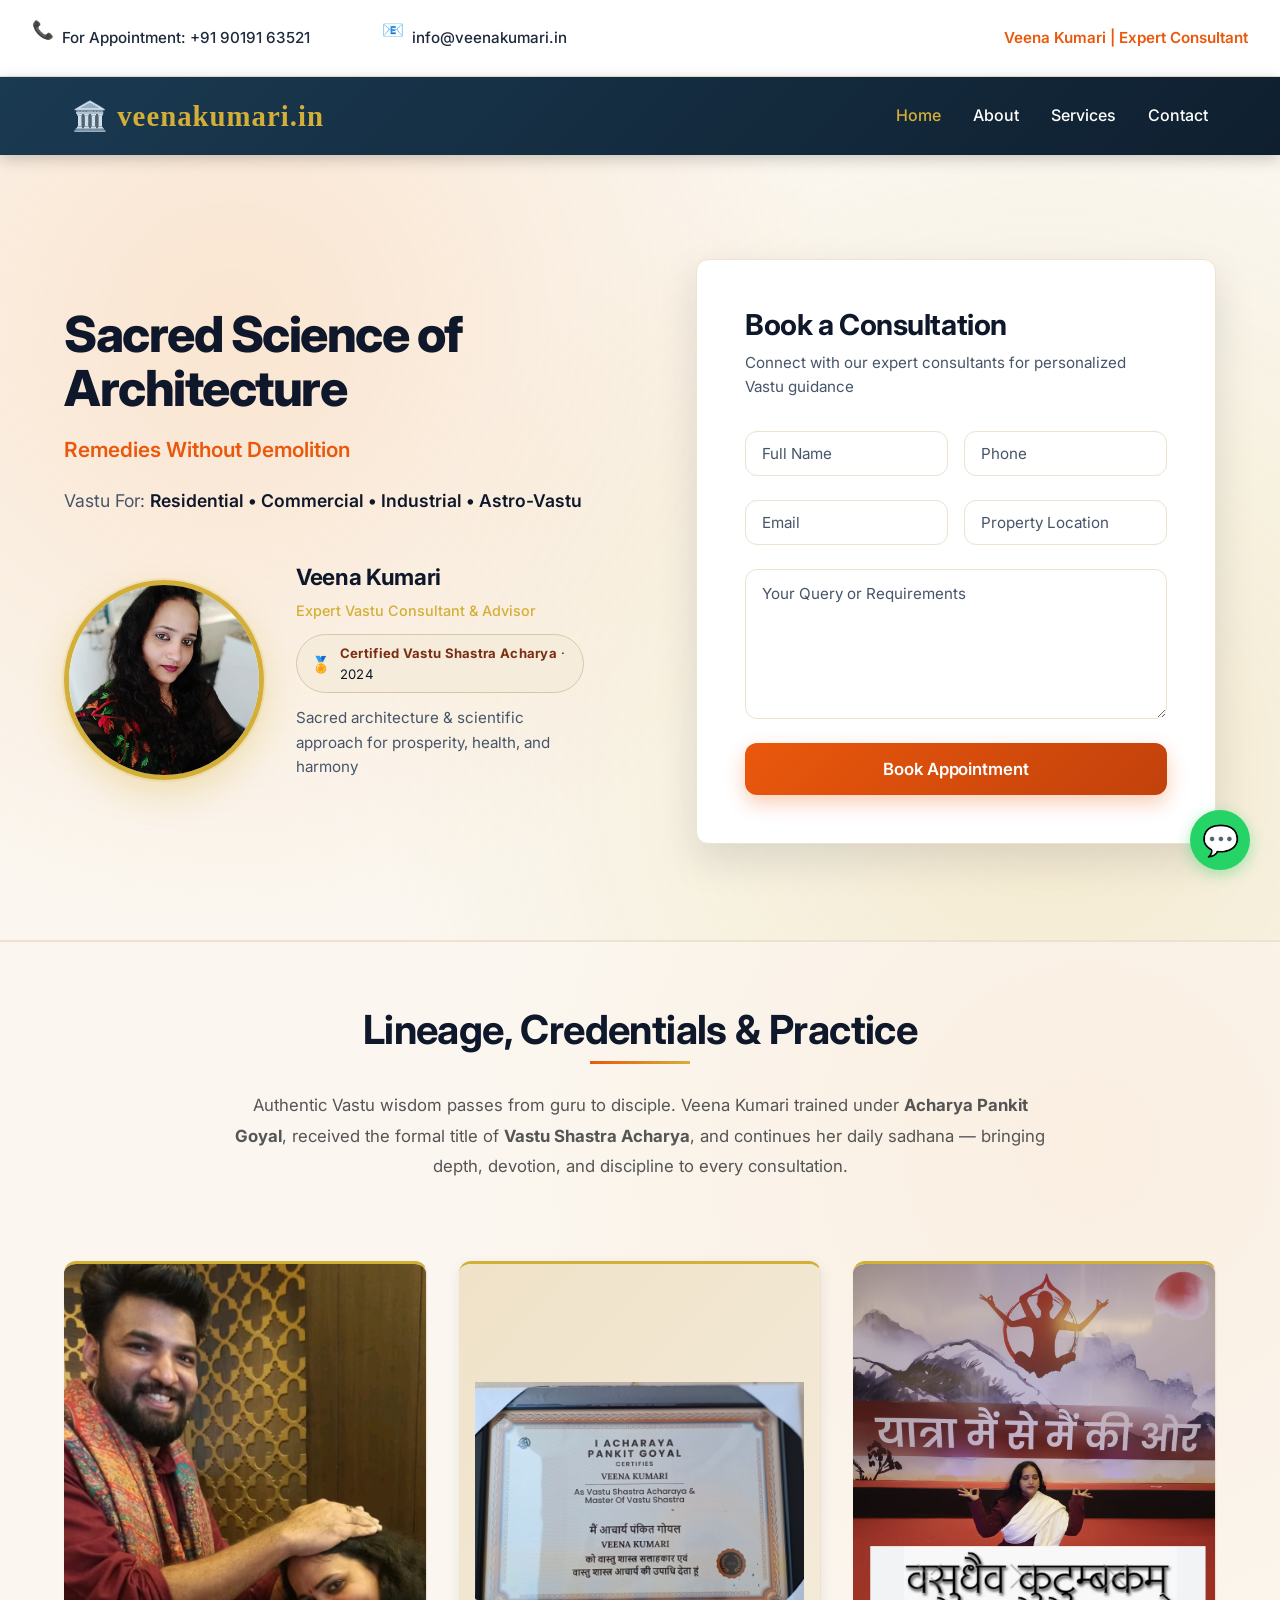
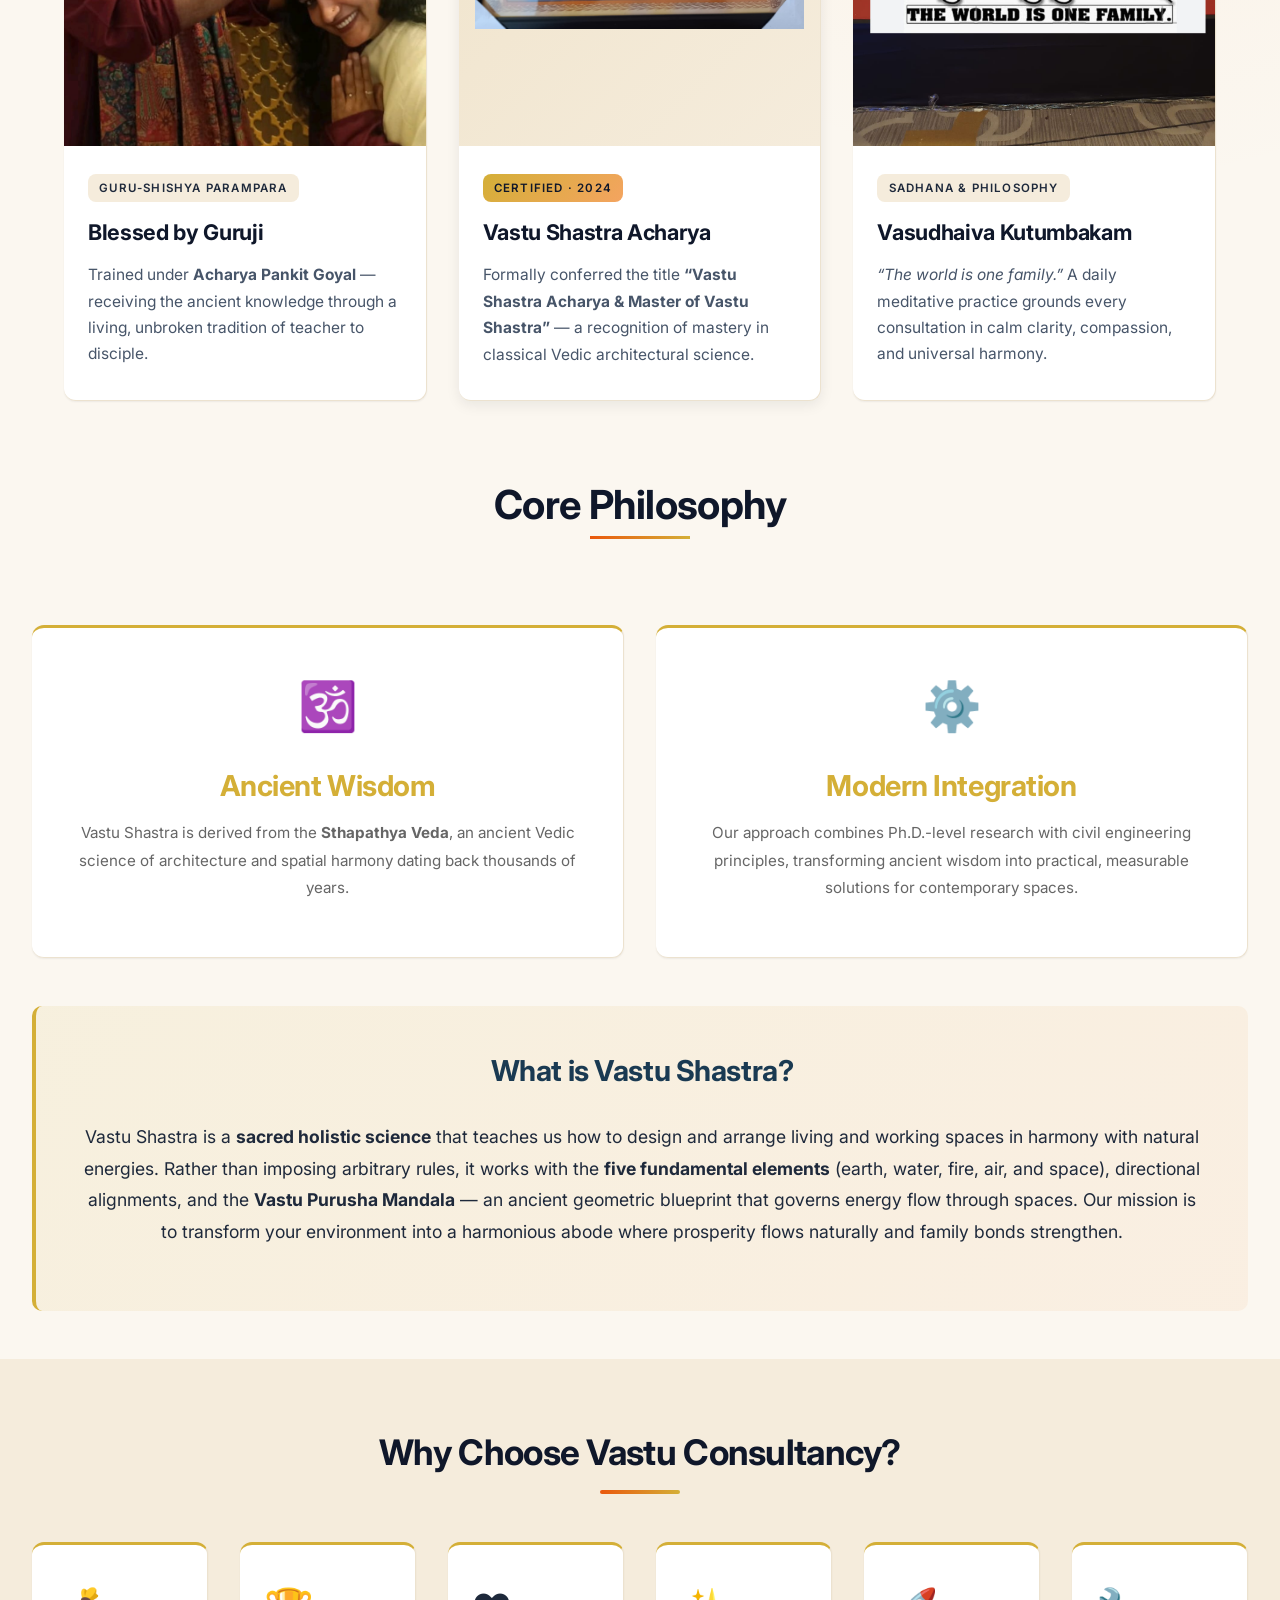
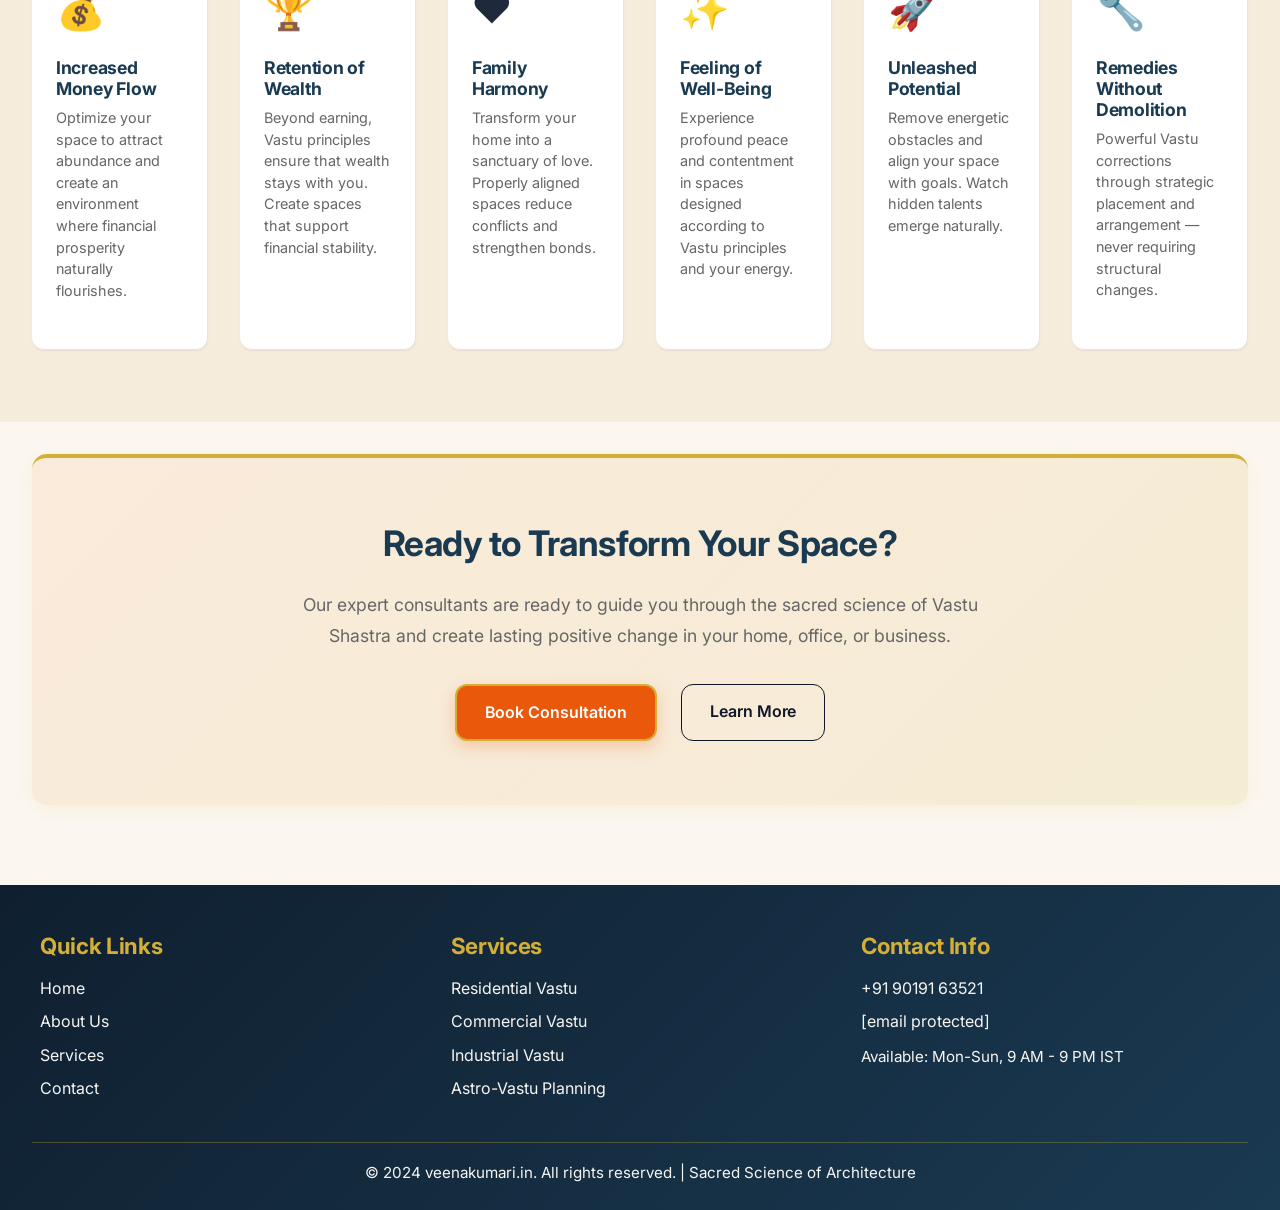
==== commit 5daa1be5: "Modern Vastu SaaS redesign: light theme, Inter, 12px corners Theme overhaul to a clean, modern SaaS " ====
--- a/index.html
+++ b/index.html
@@ -13,6 +13,9 @@
   
   <title>veenakumari.in - Sacred Science of Architecture</title>
   <link rel="icon" type="image/svg+xml" href="favicon.svg">
+  <link rel="preconnect" href="https://fonts.googleapis.com">
+  <link rel="preconnect" href="https://fonts.gstatic.com" crossorigin>
+  <link rel="stylesheet" href="https://fonts.googleapis.com/css2?family=Inter:wght@400;500;600;700;800&display=swap">
   <link rel="stylesheet" href="styles.css">
 </head>
 <body>
@@ -202,11 +205,11 @@
   <!-- ========================================
        WHY CHOOSE VASTU CONSULTANCY SECTION
        ======================================== -->
-  <section style="background: linear-gradient(135deg, var(--color-navy) 0%, var(--color-dark) 100%); color: var(--color-white); padding: 4rem 2rem;">
+  <section style="background: var(--surface-2); padding: 4.5rem 2rem;">
     <div style="max-width: 1400px; margin: 0 auto;">
       <div style="text-align: center; margin-bottom: 3rem;">
-        <h2 style="display: inline-block; background: linear-gradient(135deg, #1e4a8b 0%, #0f3d7a 100%); color: white; padding: 1rem 2rem; border-radius: 8px; margin-bottom: 1rem; font-size: 2.2rem;">Why Choose Vastu Consultancy?</h2>
-        <div style="width: 80px; height: 4px; background: linear-gradient(90deg, var(--color-saffron) 0%, var(--color-gold) 100%); margin: 1rem auto;"></div>
+        <h2 style="color: var(--ink-900); font-size: 2.2rem; margin-bottom: 0.5rem; letter-spacing: -0.02em;">Why Choose Vastu Consultancy?</h2>
+        <div style="width: 80px; height: 4px; background: linear-gradient(90deg, var(--brand-primary) 0%, var(--brand-gold) 100%); margin: 1rem auto; border-radius: 999px;"></div>
       </div>
 
       <div class="grid" style="grid-template-columns: repeat(6, 1fr); gap: 2rem;">
--- a/styles.css
+++ b/styles.css
@@ -3,6 +3,8 @@
    ======================================== */
 
 :root {
+  /* Legacy palette — kept because many rules use these as TEXT colors.
+     Don't change values here without auditing every var(--color-navy/dark/white). */
   --color-gold: #d4af37;
   --color-saffron: #f4a460;
   --color-navy: #1a3a52;
@@ -10,12 +12,41 @@
   --color-light: #f8f6f3;
   --color-white: #ffffff;
   --color-accent: #c9a961;
-  
+
   --font-serif: 'Georgia', 'Garamond', serif;
-  --font-sans: 'Segoe UI', 'Roboto', 'Helvetica Neue', sans-serif;
-  
+  /* Inter loaded via Google Fonts in <head>; system fallbacks for offline */
+  --font-sans: 'Inter', -apple-system, BlinkMacSystemFont, 'Segoe UI', 'Roboto', 'Helvetica Neue', sans-serif;
+
   --transition: all 0.3s ease;
   --spacing-unit: 1rem;
+
+  /* === Modern Vastu SaaS palette === */
+  --ink-900: #0f172a;            /* High-contrast headings */
+  --ink-700: #1e293b;            /* Body text */
+  --ink-500: #475569;            /* Muted text */
+  --ink-300: #cbd5e1;            /* Disabled / hairlines */
+
+  --surface-0: #ffffff;          /* Cards */
+  --surface-1: #fbf7f0;          /* Page background — warm cream */
+  --surface-2: #f5ecdc;          /* Section accent */
+  --surface-3: #efe2c8;          /* Soft saffron tint */
+
+  --brand-primary: #ea580c;      /* Saffron CTA — high contrast */
+  --brand-primary-hover: #c2410c;
+  --brand-deep: #7c2d12;         /* Deep maroon accent */
+  --brand-gold: #d4af37;
+
+  --border-soft: #ece2cf;
+  --border-strong: #d8c8a8;
+
+  --radius: 12px;
+  --radius-sm: 8px;
+  --radius-lg: 16px;
+  --radius-full: 999px;
+
+  --shadow-sm: 0 1px 2px rgba(15, 23, 42, 0.06);
+  --shadow-md: 0 4px 14px rgba(15, 23, 42, 0.08);
+  --shadow-lg: 0 16px 40px rgba(15, 23, 42, 0.12);
 }
 
 /* ========================================
@@ -1928,3 +1959,455 @@
     font-size: 0.98rem;
   }
 }
+
+/* ============================================================
+   MODERN VASTU SAAS OVERLAY
+   Appended last so cascade order makes these the winning rules.
+   Goals:
+     - Light cream page background (no dark hero)
+     - Inter typography end-to-end
+     - 12px rounded corners across cards / buttons / inputs
+     - Saffron CTAs with strong contrast
+     - Keeps the dark footer (conventional, intentional)
+   ============================================================ */
+
+/* ---- Base / typography ---- */
+body {
+  font-family: var(--font-sans);
+  color: var(--ink-700);
+  background-color: var(--surface-1);
+  -webkit-font-smoothing: antialiased;
+  -moz-osx-font-smoothing: grayscale;
+  text-rendering: optimizeLegibility;
+}
+
+h1, h2, h3, h4, h5, h6 {
+  font-family: var(--font-sans);
+  color: var(--ink-900);
+  letter-spacing: -0.015em;
+  font-weight: 700;
+  line-height: 1.2;
+}
+
+h1 { font-weight: 800; letter-spacing: -0.025em; }
+
+p {
+  color: var(--ink-700);
+}
+
+/* ---- Container / sections ---- */
+section {
+  background-color: transparent;
+}
+
+.section-title h2 {
+  color: var(--ink-900);
+  font-weight: 700;
+  letter-spacing: -0.015em;
+}
+
+.section-title h2::after {
+  background: linear-gradient(90deg, var(--brand-primary), var(--brand-gold));
+}
+
+/* ---- HERO: light theme ---- */
+.hero-redesigned {
+  background:
+    radial-gradient(circle at 18% 22%, rgba(244, 164, 96, 0.22), transparent 50%),
+    radial-gradient(circle at 82% 78%, rgba(212, 175, 55, 0.18), transparent 55%),
+    var(--surface-1);
+  background-attachment: scroll;
+  color: var(--ink-700);
+  padding: 4.5rem 2rem 4rem;
+  border-bottom: 1px solid var(--border-soft);
+}
+
+/* Remove the dark-theme star overlay */
+.hero-redesigned::before {
+  display: none;
+}
+
+.hero-left h1 {
+  color: var(--ink-900);
+  font-size: 3.1rem;
+  font-weight: 800;
+  letter-spacing: -0.03em;
+  line-height: 1.08;
+}
+
+.hero-subtitle {
+  color: var(--brand-primary);
+  font-weight: 600;
+}
+
+.hero-services {
+  color: var(--ink-500);
+}
+
+.hero-services strong {
+  color: var(--ink-900);
+  font-weight: 600;
+}
+
+.consultant-info h3 {
+  color: var(--ink-900);
+}
+
+.consultant-info p {
+  color: var(--ink-500);
+}
+
+.consultant-circular {
+  border-color: var(--brand-gold);
+  box-shadow:
+    0 14px 36px rgba(212, 175, 55, 0.30),
+    0 0 0 2px rgba(212, 175, 55, 0.18);
+}
+
+.consultant-circular:hover {
+  box-shadow:
+    0 18px 48px rgba(212, 175, 55, 0.4),
+    0 0 0 2px rgba(212, 175, 55, 0.28);
+}
+
+/* Hero credential pill — works on cream */
+.hero-credential-badge {
+  background: var(--surface-2);
+  border: 1px solid var(--border-strong);
+  color: var(--ink-900);
+  backdrop-filter: none;
+}
+
+.hero-credential-badge:hover {
+  background: var(--surface-3);
+  border-color: var(--brand-primary);
+  color: var(--ink-900);
+}
+
+.hero-credential-badge strong {
+  color: var(--brand-deep);
+}
+
+/* Appointment card — white, soft shadow, 12px corners */
+.appointment-box {
+  background: var(--surface-0);
+  border-radius: var(--radius);
+  box-shadow: var(--shadow-lg);
+  border: 1px solid var(--border-soft);
+}
+
+.appointment-box h2 {
+  color: var(--ink-900);
+  font-weight: 700;
+}
+
+.appointment-box > p {
+  color: var(--ink-500);
+}
+
+.appointment-form input,
+.appointment-form textarea {
+  border-radius: var(--radius);
+  border: 1px solid var(--border-soft);
+  background: #fff;
+  color: var(--ink-900);
+  font-family: var(--font-sans);
+  padding: 0.85rem 1rem;
+}
+
+.appointment-form input::placeholder,
+.appointment-form textarea::placeholder {
+  color: var(--ink-500);
+}
+
+.appointment-form input:focus,
+.appointment-form textarea:focus {
+  border-color: var(--brand-primary);
+  box-shadow: 0 0 0 3px rgba(234, 88, 12, 0.15);
+  outline: none;
+}
+
+/* ---- Buttons ---- */
+.btn {
+  font-family: var(--font-sans);
+  font-weight: 600;
+  border-radius: var(--radius);
+  padding: 0.85rem 1.75rem;
+  letter-spacing: -0.005em;
+  transition: var(--transition);
+}
+
+.btn-primary {
+  background: var(--brand-primary);
+  color: #fff;
+  box-shadow: 0 6px 16px rgba(234, 88, 12, 0.25);
+}
+
+.btn-primary:hover {
+  background: var(--brand-primary-hover);
+  color: #fff;
+  transform: translateY(-2px);
+  box-shadow: 0 12px 24px rgba(234, 88, 12, 0.32);
+}
+
+.btn-secondary {
+  background: transparent;
+  color: var(--ink-900);
+  border: 1.5px solid var(--ink-900);
+}
+
+.btn-secondary:hover {
+  background: var(--ink-900);
+  color: #fff;
+  transform: translateY(-2px);
+}
+
+.btn-appointment {
+  background: linear-gradient(135deg, var(--brand-primary), var(--brand-primary-hover));
+  color: #fff;
+  border-radius: var(--radius);
+  padding: 1rem 2rem;
+  box-shadow: 0 8px 20px rgba(234, 88, 12, 0.3);
+}
+
+.btn-appointment:hover {
+  background: linear-gradient(135deg, var(--brand-primary-hover), #9a3412);
+  box-shadow: 0 12px 28px rgba(234, 88, 12, 0.4);
+  transform: translateY(-2px);
+}
+
+/* ---- Cards (universal 12px, top accent line) ---- */
+.card,
+.benefit-card,
+.value-card,
+.contact-card,
+.service-card {
+  background: var(--surface-0);
+  border-radius: var(--radius);
+  box-shadow: var(--shadow-sm);
+  border: 1px solid var(--border-soft);
+  border-left: none;
+  border-top: 3px solid var(--brand-gold);
+  transition: transform 0.25s ease, box-shadow 0.25s ease, border-color 0.25s ease;
+}
+
+.card:hover,
+.benefit-card:hover,
+.value-card:hover,
+.contact-card:hover,
+.service-card:hover {
+  transform: translateY(-6px);
+  box-shadow: var(--shadow-md);
+  border-top-color: var(--brand-primary);
+  border-left-color: transparent;
+}
+
+.card h3,
+.card h4,
+.benefit-card h4,
+.value-card h4,
+.contact-card h3,
+.contact-card h4,
+.service-card h3 {
+  color: var(--ink-900);
+}
+
+.benefit-card p,
+.value-card p,
+.contact-card p,
+.service-card p {
+  color: var(--ink-500);
+}
+
+/* ---- Lineage cards (already modern, retune to tokens) ---- */
+.lineage-section {
+  background:
+    radial-gradient(circle at 85% 18%, rgba(244, 164, 96, 0.10), transparent 45%),
+    var(--surface-1);
+}
+
+.lineage-section--top {
+  border-top: 1px solid var(--border-soft);
+  box-shadow: none;
+}
+
+.lineage-card {
+  background: var(--surface-0);
+  border-radius: var(--radius);
+  box-shadow: var(--shadow-sm);
+  border-top: 3px solid var(--brand-gold);
+  border-left: none;
+  border-right: 1px solid var(--border-soft);
+  border-bottom: 1px solid var(--border-soft);
+}
+
+.lineage-card:hover {
+  box-shadow: var(--shadow-md);
+  border-top-color: var(--brand-primary);
+}
+
+.lineage-card--featured {
+  border-top-width: 3px;
+  box-shadow: var(--shadow-md);
+}
+
+.lineage-card h3 { color: var(--ink-900); }
+.lineage-card p { color: var(--ink-500); }
+
+.lineage-tag {
+  background: var(--surface-2);
+  color: var(--ink-700);
+  border-radius: var(--radius-sm);
+  font-weight: 600;
+}
+
+.lineage-tag--gold {
+  background: linear-gradient(135deg, var(--brand-gold), var(--color-saffron));
+  color: var(--ink-900);
+}
+
+/* Certificate backdrop — warm cream, not navy */
+.lineage-img-wrap--certificate {
+  background: linear-gradient(135deg, var(--surface-3), var(--surface-2));
+}
+
+/* ---- Parampara (about page) ---- */
+.parampara-section {
+  background:
+    radial-gradient(circle at 12% 28%, rgba(244, 164, 96, 0.08), transparent 45%),
+    var(--surface-1);
+}
+
+.parampara-figure {
+  border-radius: var(--radius);
+}
+
+.parampara-figure--certificate {
+  background: linear-gradient(135deg, var(--surface-3), var(--surface-2));
+}
+
+.parampara-text h3 { color: var(--ink-900); }
+.parampara-text p { color: var(--ink-700); }
+
+/* ---- Inputs everywhere ---- */
+input, textarea, select {
+  font-family: var(--font-sans);
+  border-radius: var(--radius);
+}
+
+input:not([type="hidden"]):not([type="file"]),
+textarea,
+select {
+  border: 1px solid var(--border-soft);
+  background: #fff;
+  color: var(--ink-900);
+  padding: 0.75rem 1rem;
+}
+
+input:focus,
+textarea:focus,
+select:focus {
+  outline: none;
+  border-color: var(--brand-primary);
+  box-shadow: 0 0 0 3px rgba(234, 88, 12, 0.15);
+}
+
+label {
+  color: var(--ink-700);
+  font-weight: 600;
+  font-size: 0.9rem;
+  margin-bottom: 0.4rem;
+  display: inline-block;
+}
+
+/* ---- Contact bar (homepage) ---- */
+.contact-bar {
+  background: var(--surface-0);
+  border-bottom: 1px solid var(--border-soft);
+}
+
+.contact-item,
+.contact-item a {
+  color: var(--ink-700);
+}
+
+.contact-link {
+  color: var(--brand-primary);
+}
+
+.contact-link:hover {
+  color: var(--brand-primary-hover);
+}
+
+/* ---- Logo / header keeps dark navy gradient (conventional, ok with brief) ---- */
+/* Footer keeps dark navy gradient too (conventional per advisor) */
+
+/* ---- Mission/quote block lightening ---- */
+.mission-statement {
+  background: linear-gradient(135deg, rgba(244, 164, 96, 0.10), rgba(212, 175, 55, 0.08));
+  border-left-color: var(--brand-primary);
+  border-radius: var(--radius);
+}
+
+.mission-statement h3 { color: var(--brand-deep); }
+.mission-statement p { color: var(--ink-700); }
+
+/* ---- Make all existing radius-5/8/10/15/20 standardize ---- */
+.card, .benefit-card, .value-card, .contact-card, .service-card,
+.appointment-box, .lineage-card, .parampara-figure, .mission-statement,
+.codex-item, .info-item, .mode-card, .form-container, .contact-form,
+.file-upload-label, .success-message {
+  border-radius: var(--radius) !important;
+}
+
+/* ---- Standardize input/select/textarea radius too ---- */
+input, textarea, select, .btn, button {
+  border-radius: var(--radius) !important;
+}
+
+/* Hero responsive font tune-down */
+@media (max-width: 768px) {
+  .hero-left h1 { font-size: 2.1rem; letter-spacing: -0.02em; }
+  .hero-redesigned { padding: 2.5rem 1rem 3rem; }
+}
+
+@media (max-width: 480px) {
+  .hero-left h1 { font-size: 1.7rem; }
+}
+
+/* ---- Page banner hero (about/services/contact) ---- */
+.hero {
+  background:
+    radial-gradient(circle at 20% 30%, rgba(244, 164, 96, 0.18), transparent 50%),
+    radial-gradient(circle at 80% 70%, rgba(212, 175, 55, 0.12), transparent 55%),
+    var(--surface-1);
+  color: var(--ink-700);
+  padding: 4rem 2rem 3rem;
+  text-align: center;
+  border-bottom: 1px solid var(--border-soft);
+}
+
+.hero-content {
+  text-align: center;
+  max-width: 820px;
+  margin: 0 auto;
+}
+
+.hero-content h1 {
+  color: var(--ink-900);
+  font-weight: 800;
+  font-size: 2.6rem;
+  letter-spacing: -0.025em;
+  line-height: 1.15;
+}
+
+.hero-content p {
+  color: var(--ink-500);
+  font-size: 1.05rem;
+  line-height: 1.7;
+}
+
+@media (max-width: 768px) {
+  .hero-content h1 { font-size: 1.9rem; }
+  .hero { padding: 2.5rem 1rem; }
+}
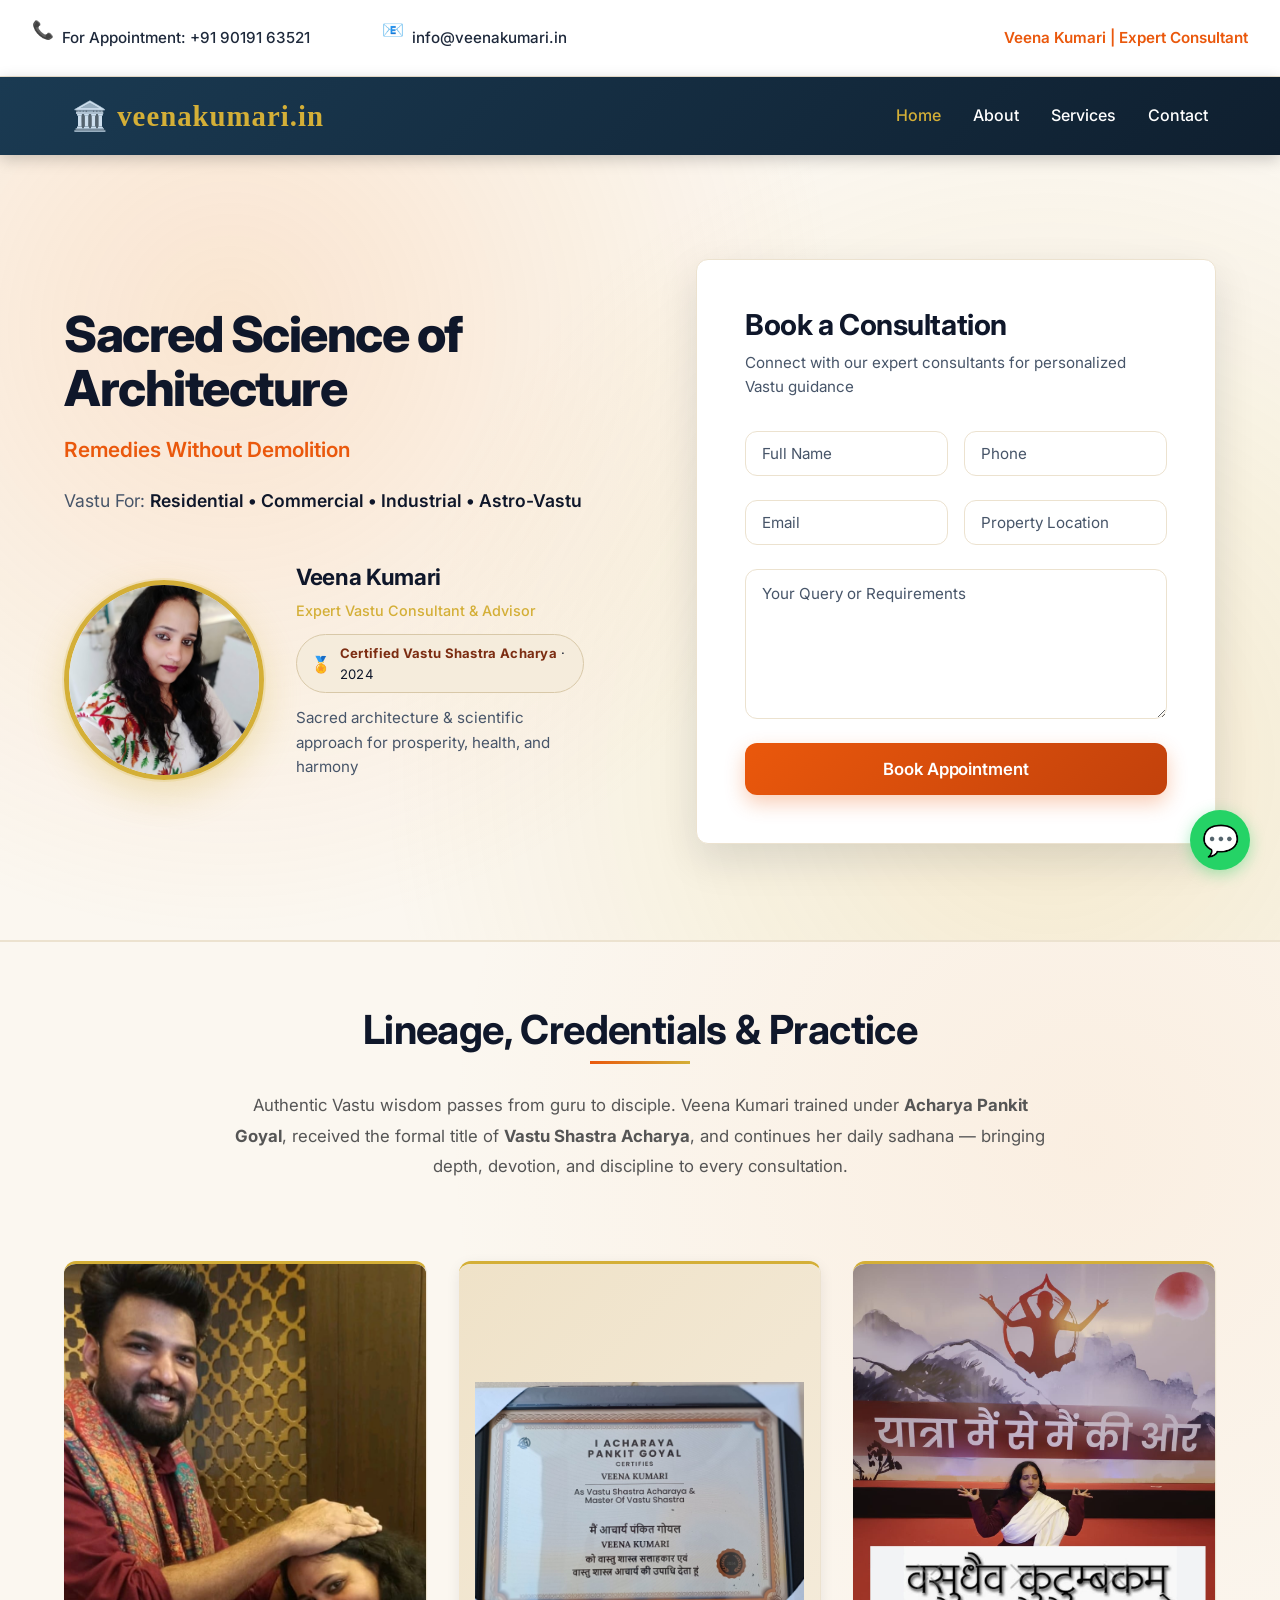
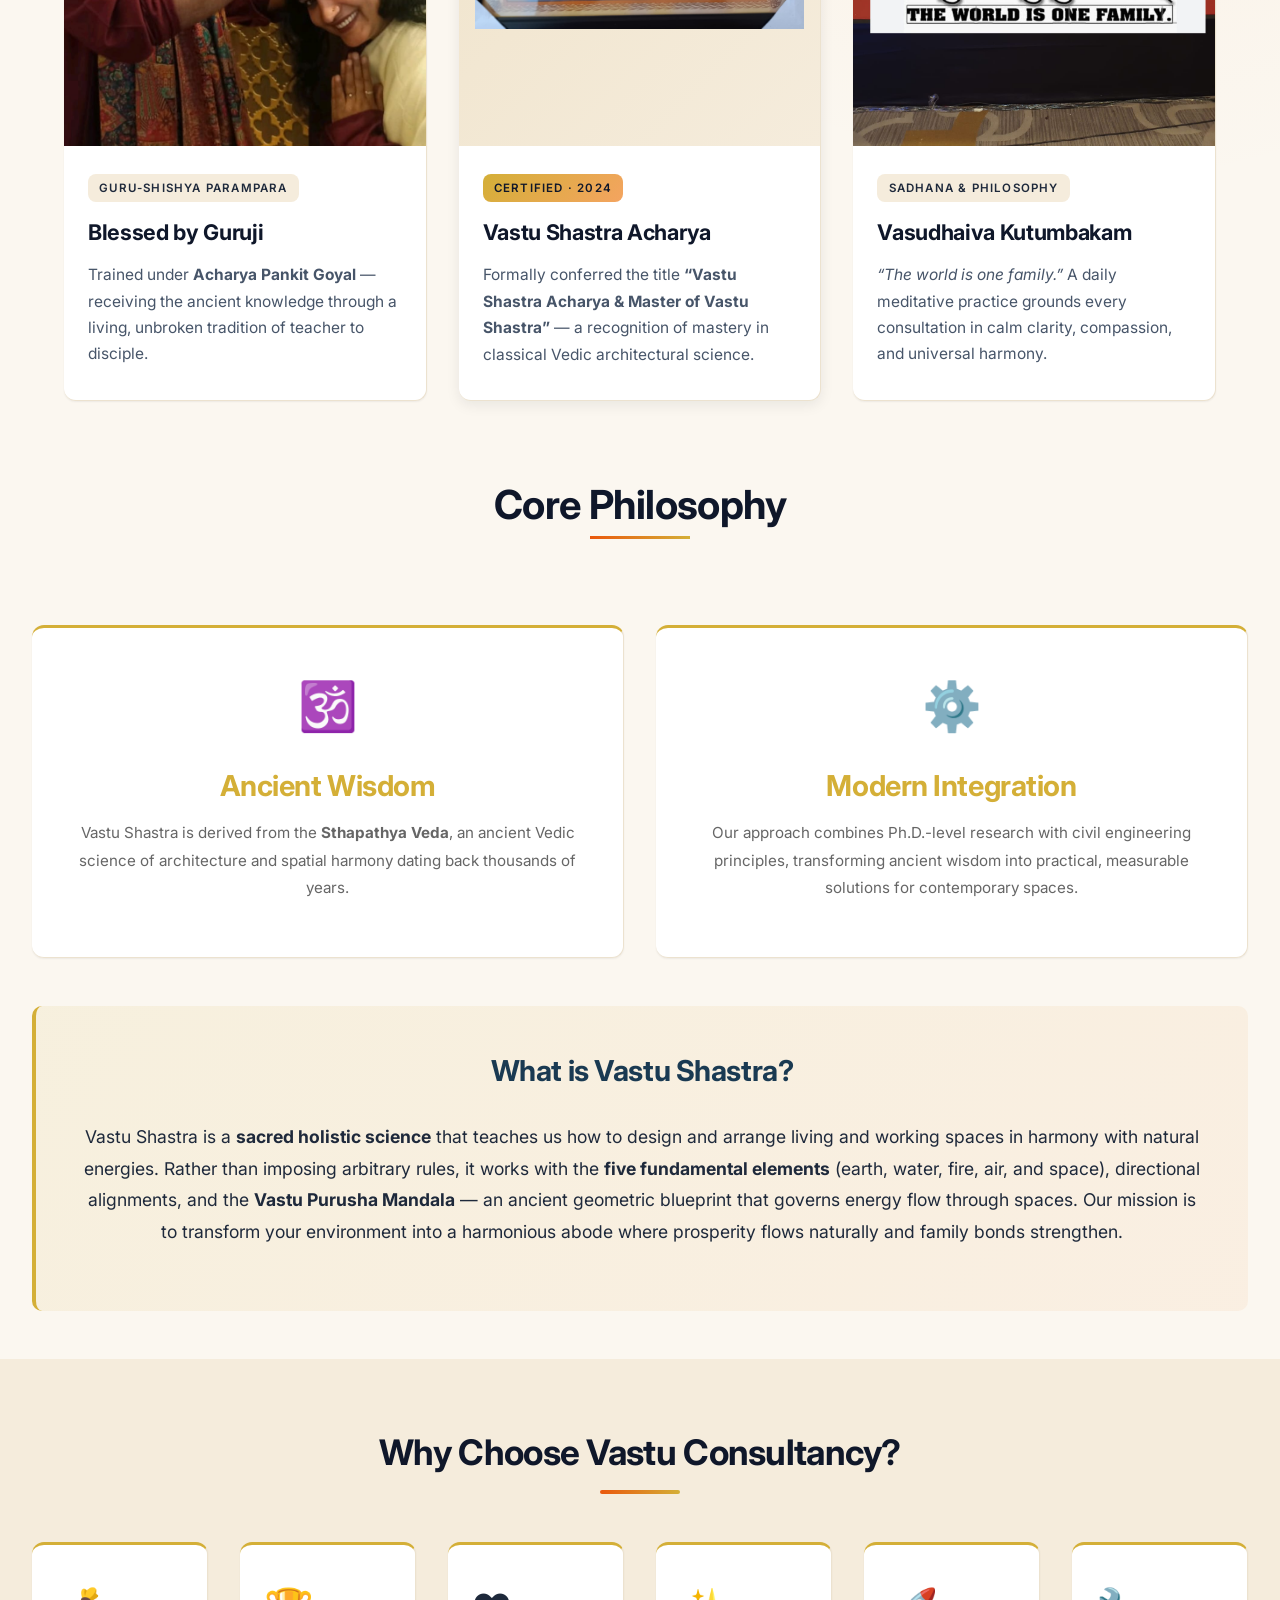
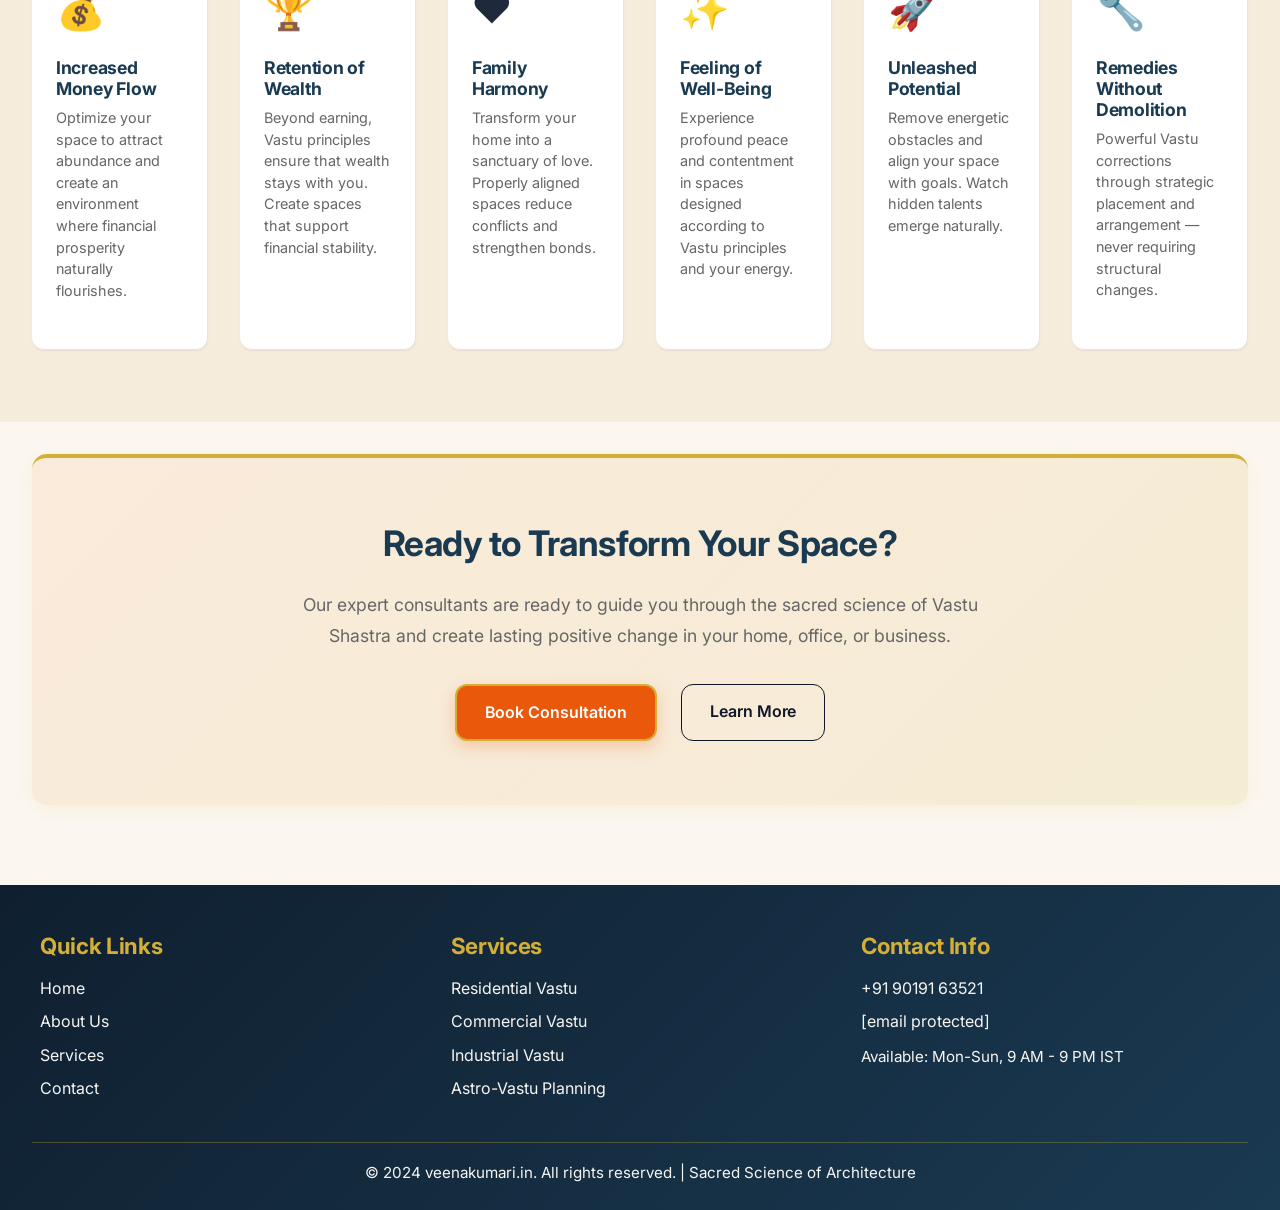
==== commit f21d1d36: "Replace consultant profile photo with veena_profile, web-optimized Swap consultant-profile-1.jpg for" ====
--- a/index.html
+++ b/index.html
@@ -72,7 +72,7 @@
         <p class="hero-services">Vastu For: <strong>Residential • Commercial • Industrial • Astro-Vastu</strong></p>
         
         <div class="consultant-showcase">
-          <img src="consultant-profile-1.jpg" alt="Veena Kumari - Vastu Consultant" class="consultant-circular">
+          <img src="veena_profile.jpg" alt="Veena Kumari - Vastu Consultant" class="consultant-circular">
           <div class="consultant-info">
             <h3>Veena Kumari</h3>
             <p style="font-size: 0.9rem; color: var(--color-gold); margin-bottom: 0.5rem; font-weight: 500;">Expert Vastu Consultant &amp; Advisor</p>
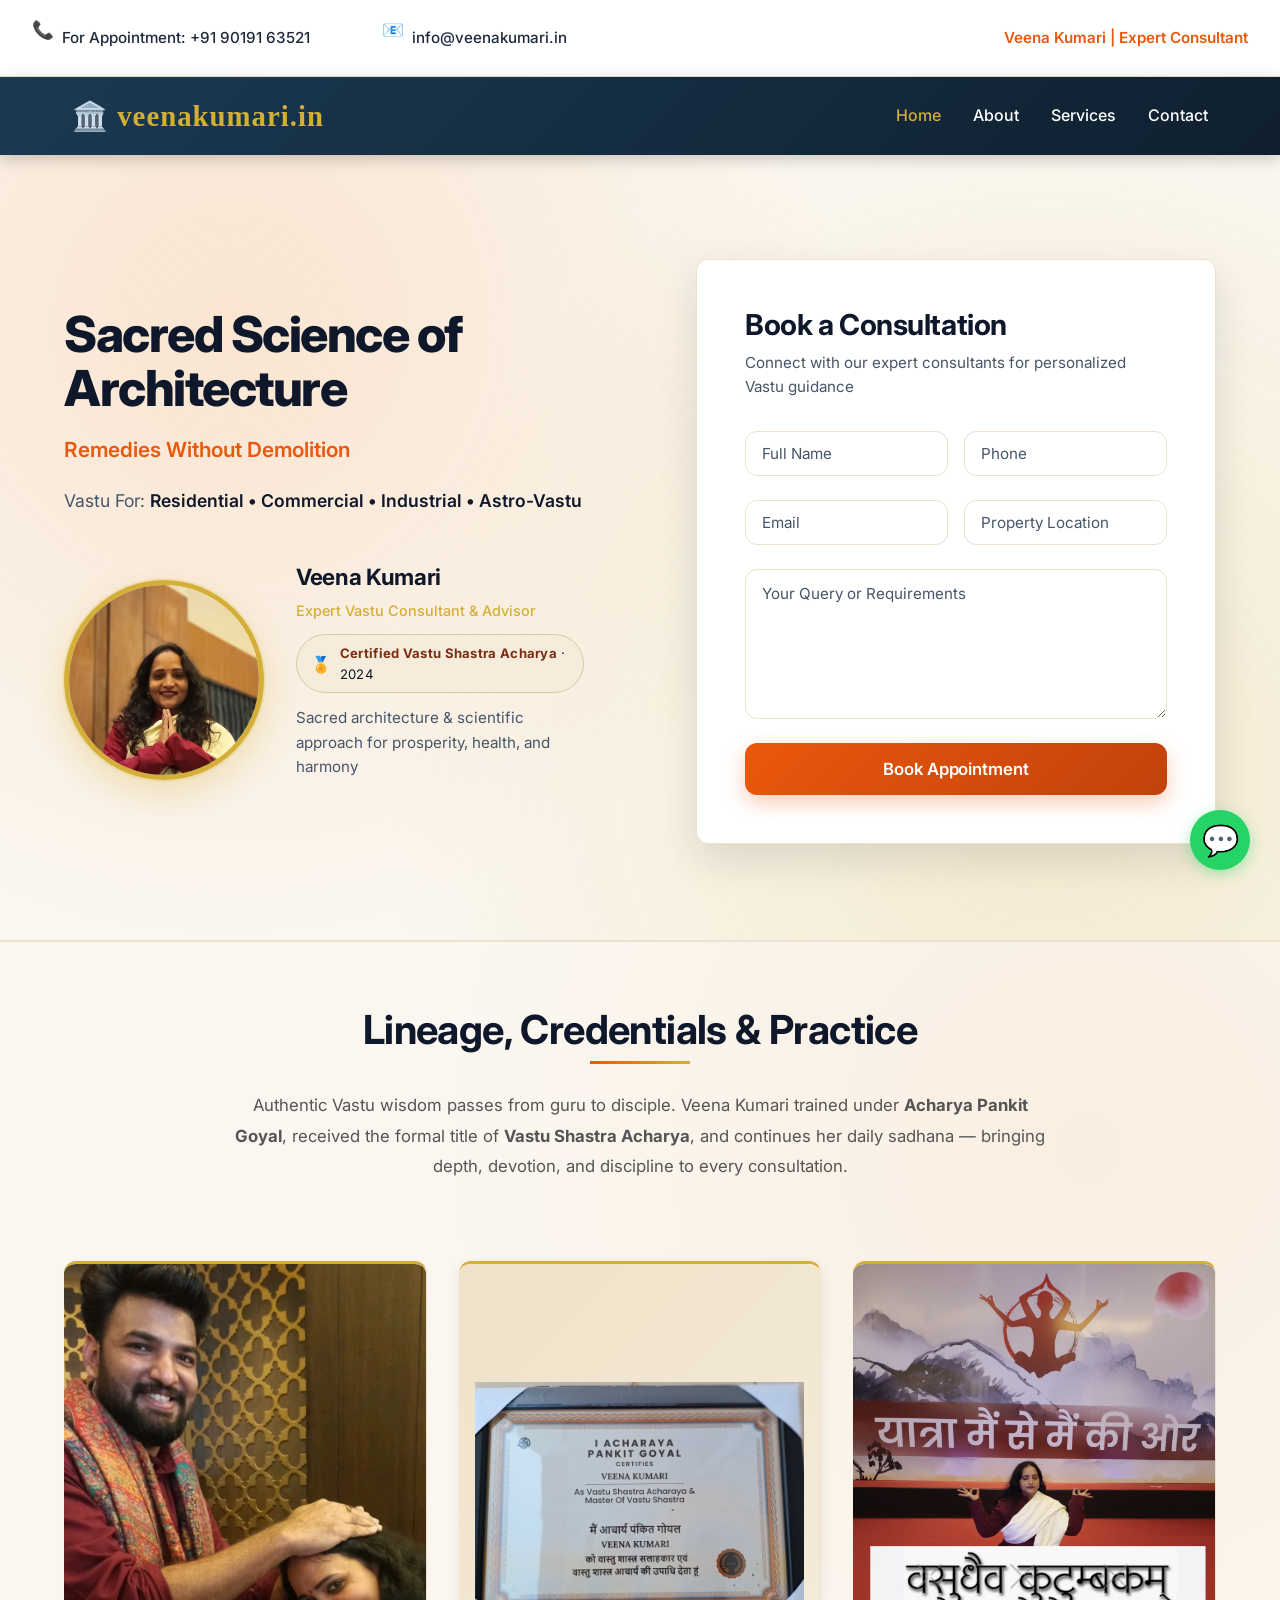
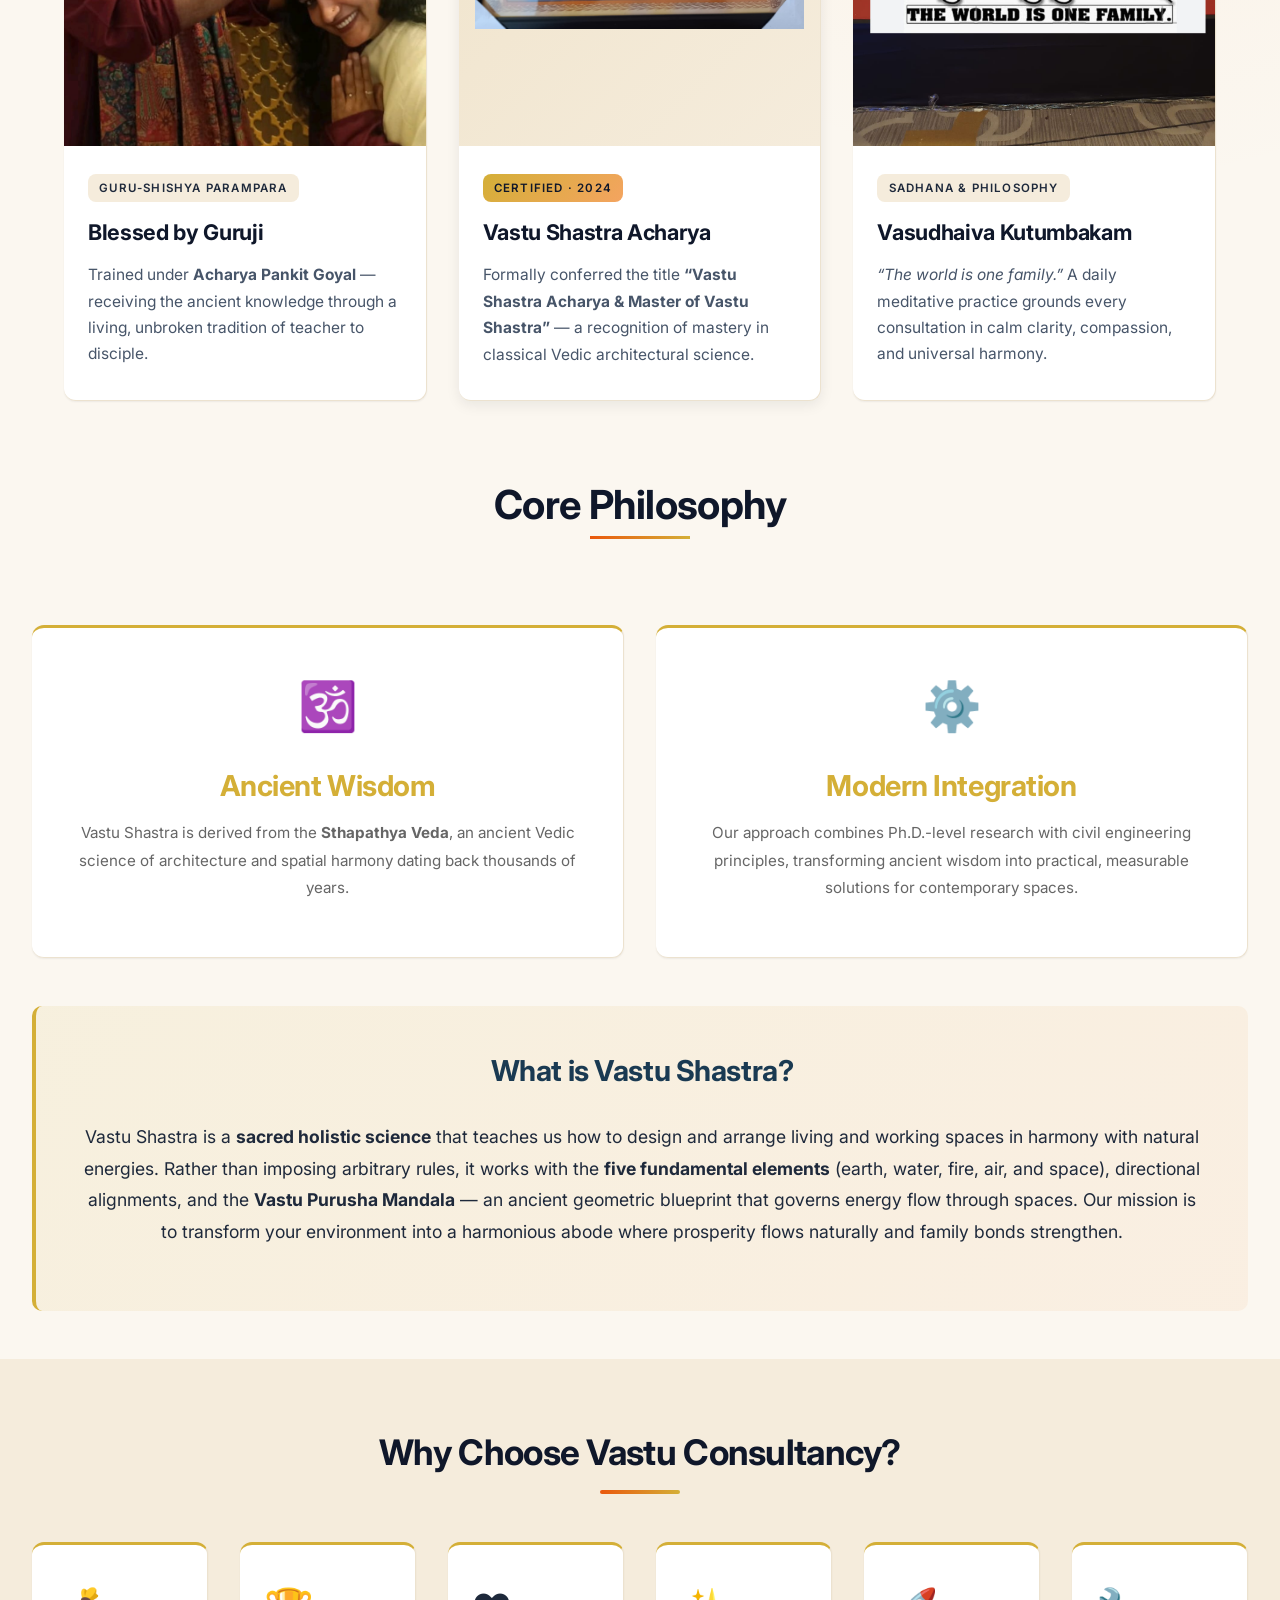
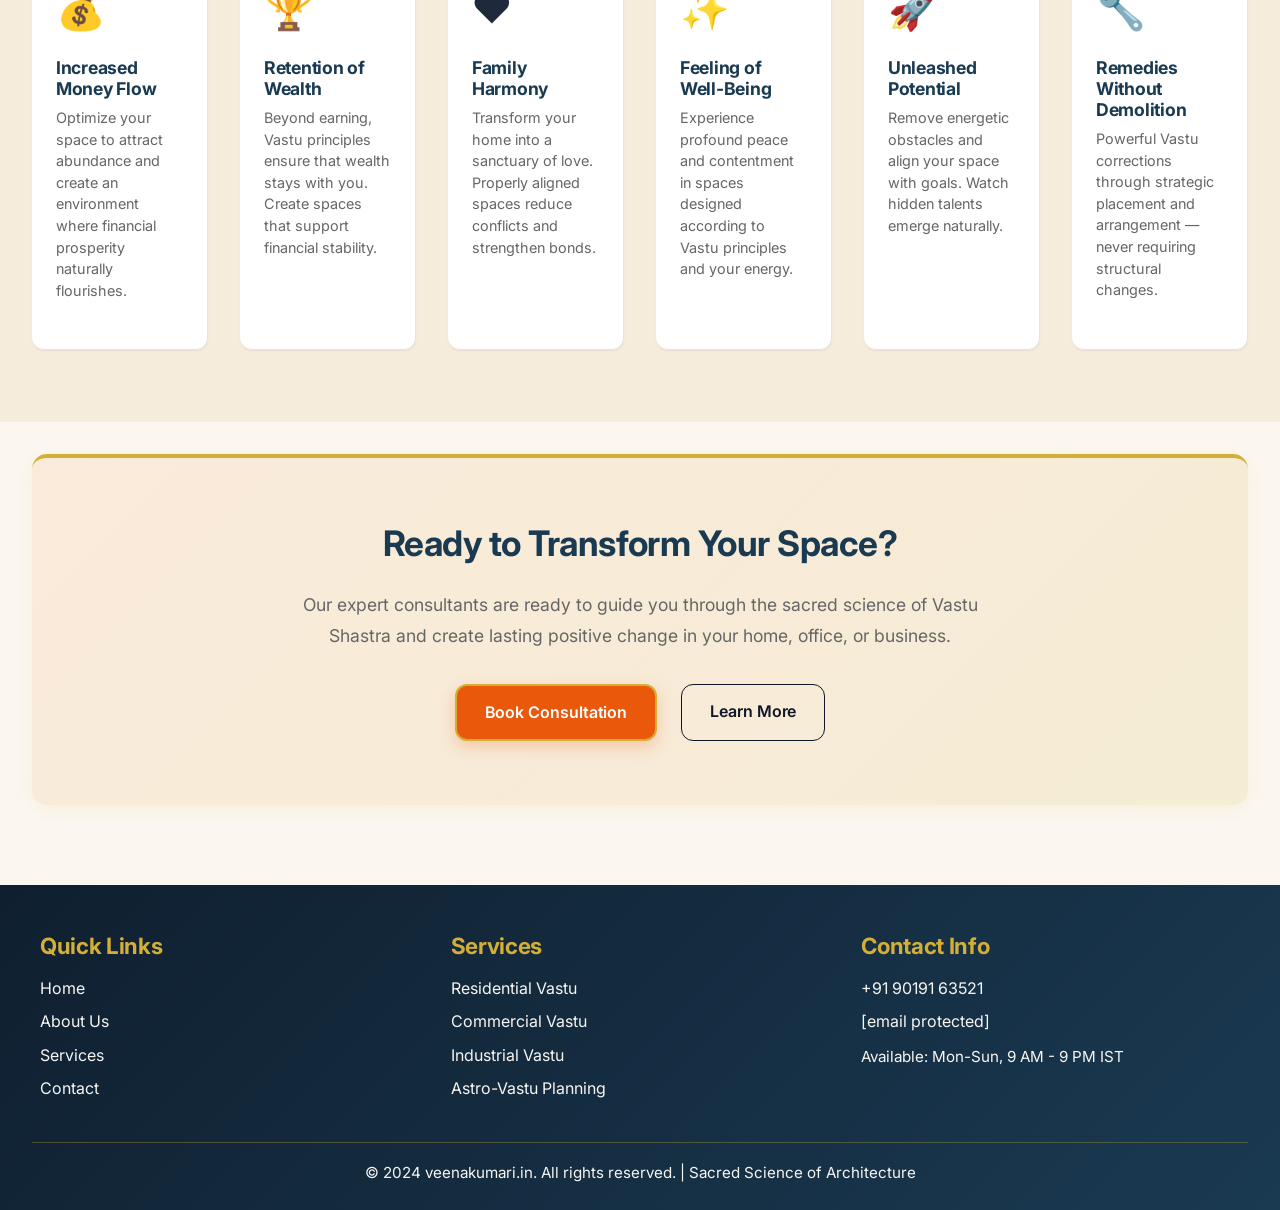
==== commit b8a55feb: "Cache-bust styles.css so circular crop fix is served Add ?v=20260606 to the stylesheet link on all f" ====
--- a/index.html
+++ b/index.html
@@ -16,7 +16,7 @@
   <link rel="preconnect" href="https://fonts.googleapis.com">
   <link rel="preconnect" href="https://fonts.gstatic.com" crossorigin>
   <link rel="stylesheet" href="https://fonts.googleapis.com/css2?family=Inter:wght@400;500;600;700;800&display=swap">
-  <link rel="stylesheet" href="styles.css">
+  <link rel="stylesheet" href="styles.css?v=20260606">
 </head>
 <body>
   <!-- ========================================
--- a/styles.css
+++ b/styles.css
@@ -691,6 +691,23 @@
 .grid-4-desktop {
   grid-template-columns: repeat(4, 1fr);
   gap: 2rem;
+}
+
+/* Contact "How We Can Help" — 3x2 on desktop, collapses responsively */
+.help-grid {
+  grid-template-columns: repeat(3, 1fr);
+}
+
+@media (max-width: 1024px) {
+  .help-grid {
+    grid-template-columns: repeat(2, 1fr);
+  }
+}
+
+@media (max-width: 600px) {
+  .help-grid {
+    grid-template-columns: 1fr;
+  }
 }
 
 @media (max-width: 1200px) {
@@ -1346,6 +1363,7 @@
   height: 200px;
   border-radius: 50%;
   object-fit: cover;
+  object-position: center 15%;
   border: 5px solid var(--color-gold);
   box-shadow: 0 10px 40px rgba(212, 175, 55, 0.5), 
               0 0 0 2px rgba(212, 175, 55, 0.2);
